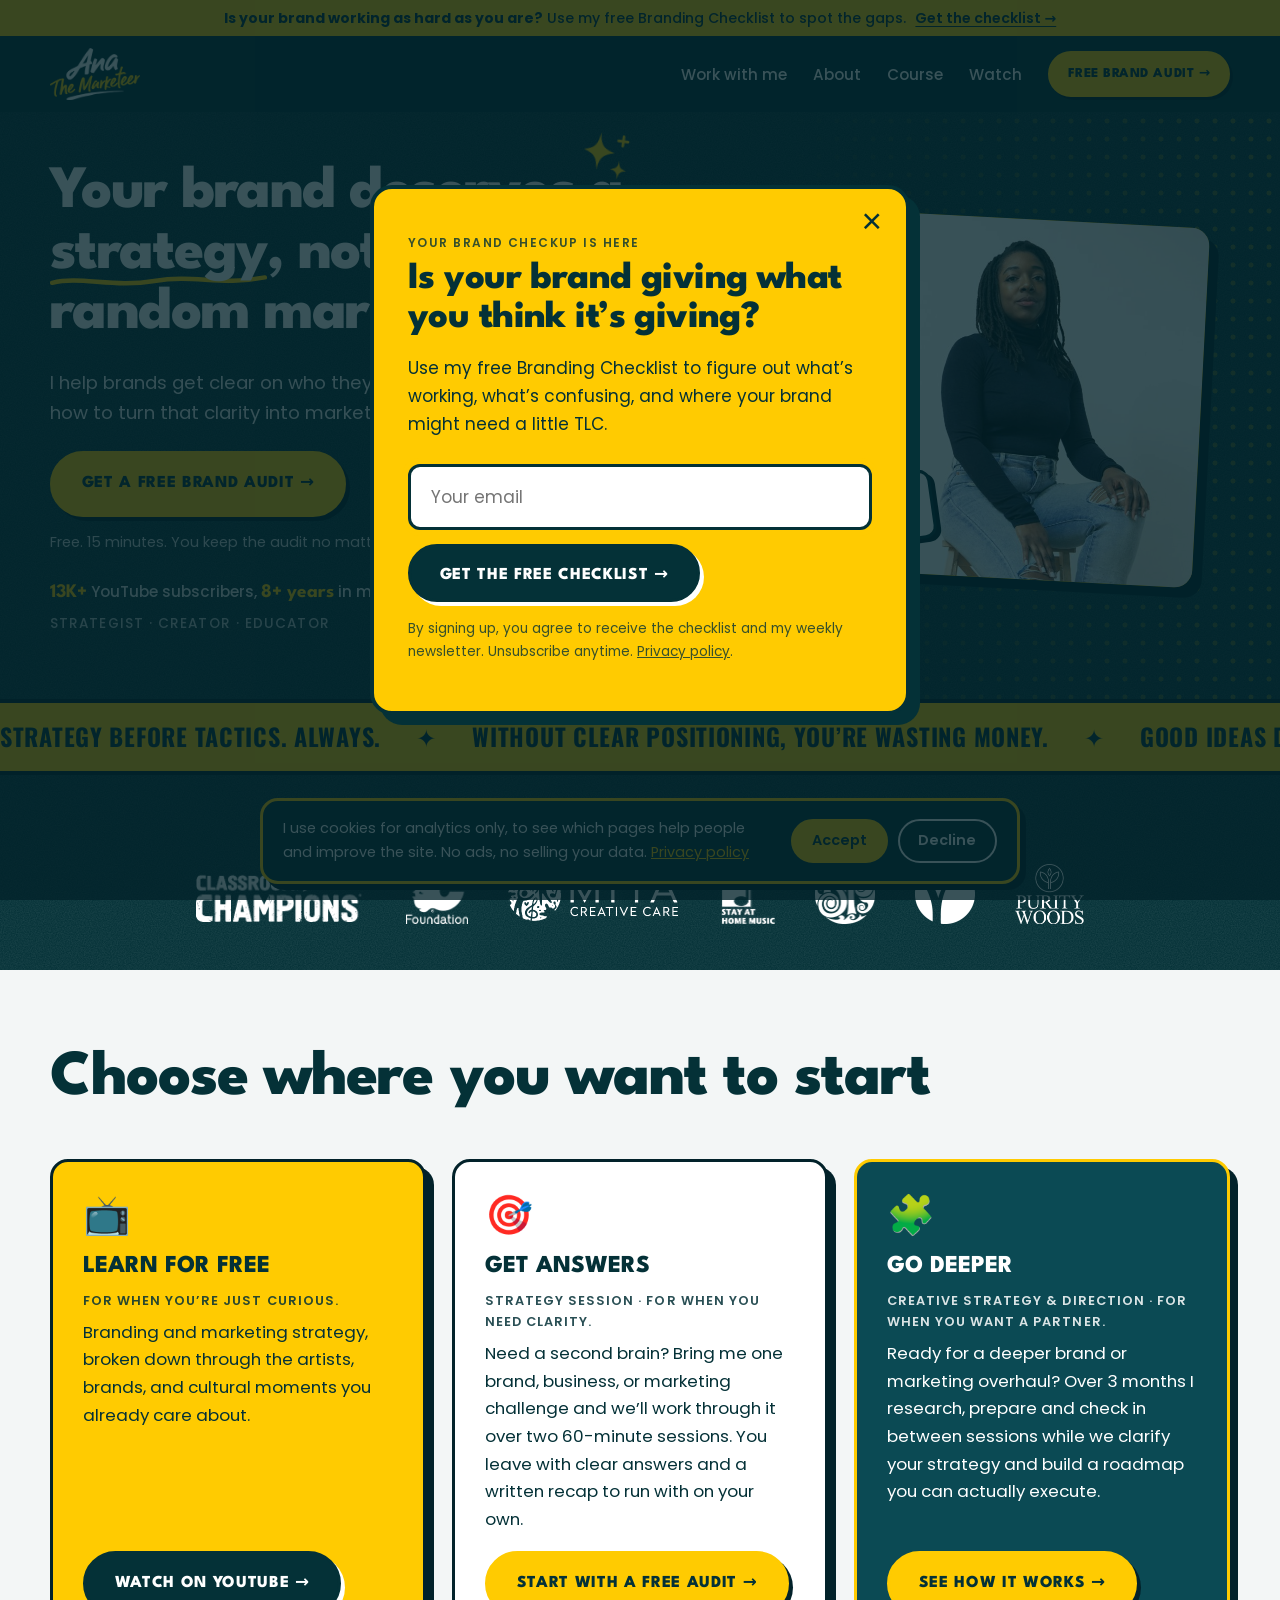
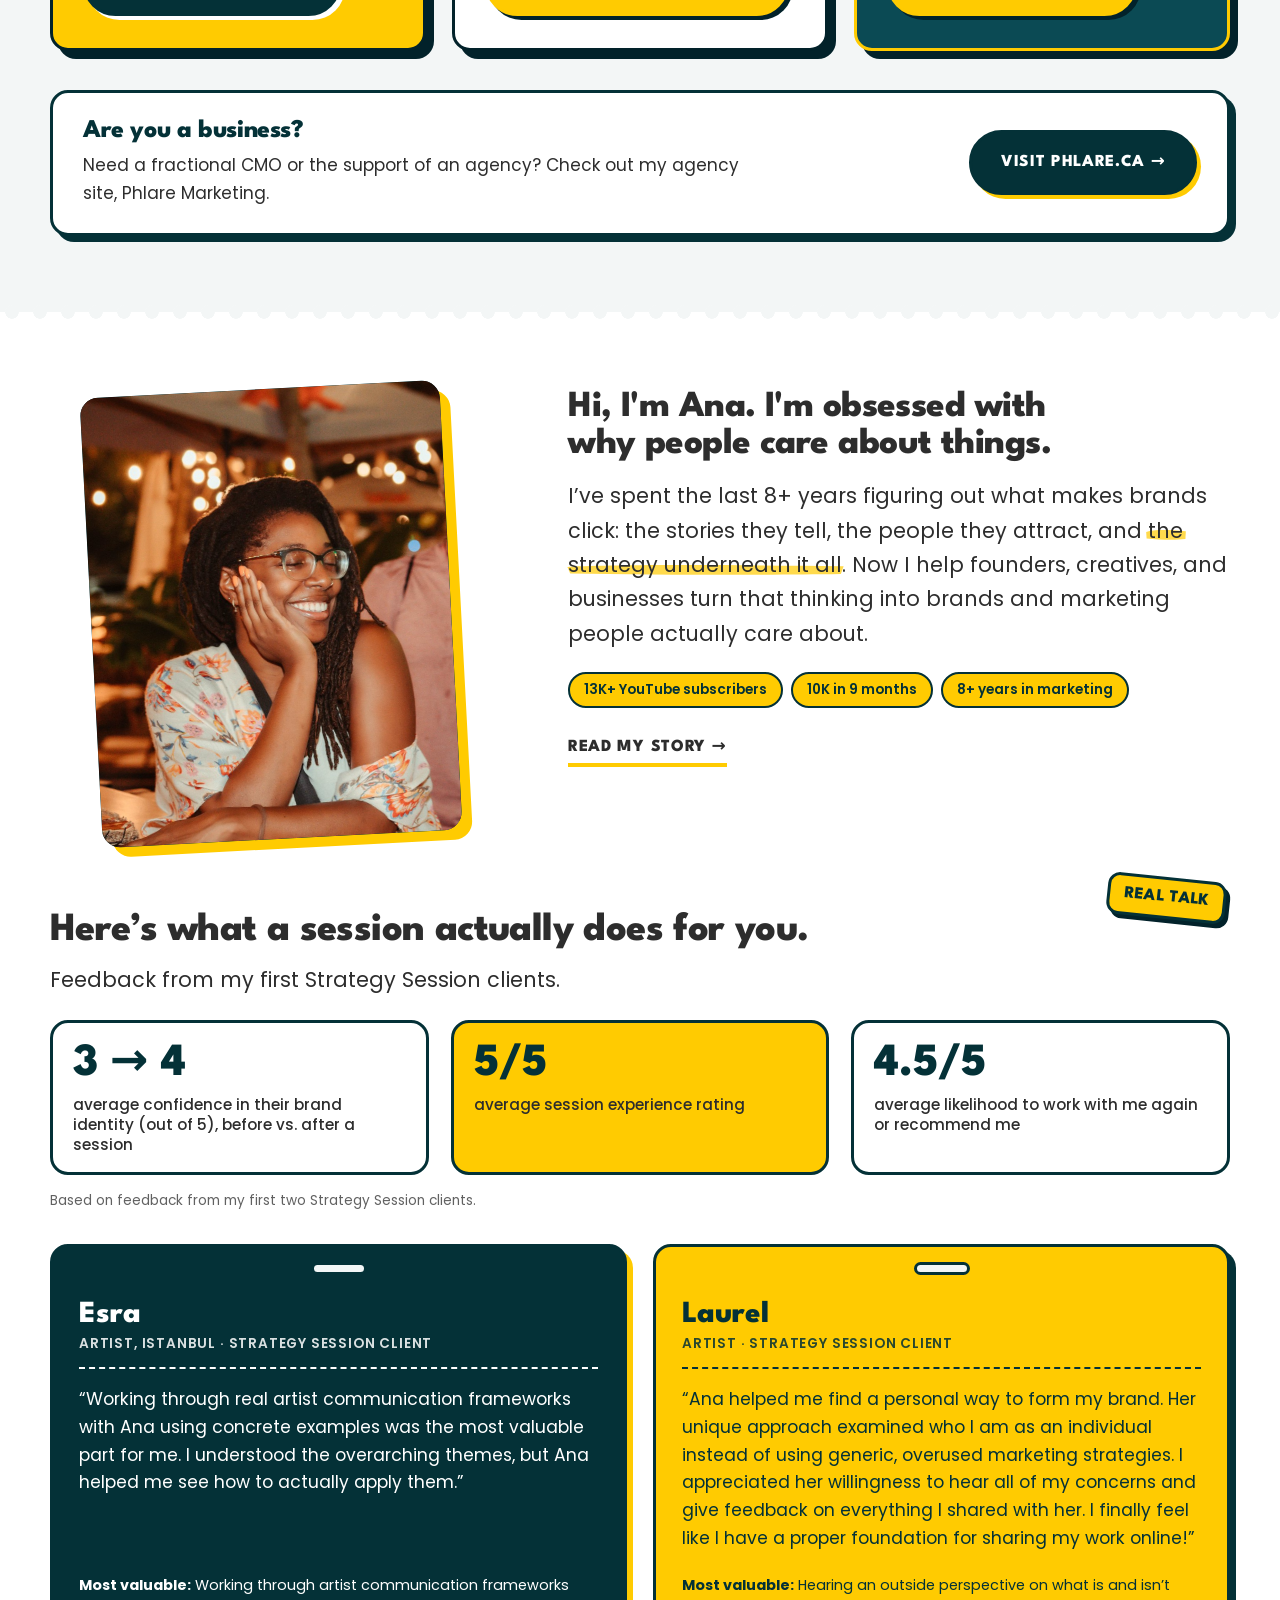
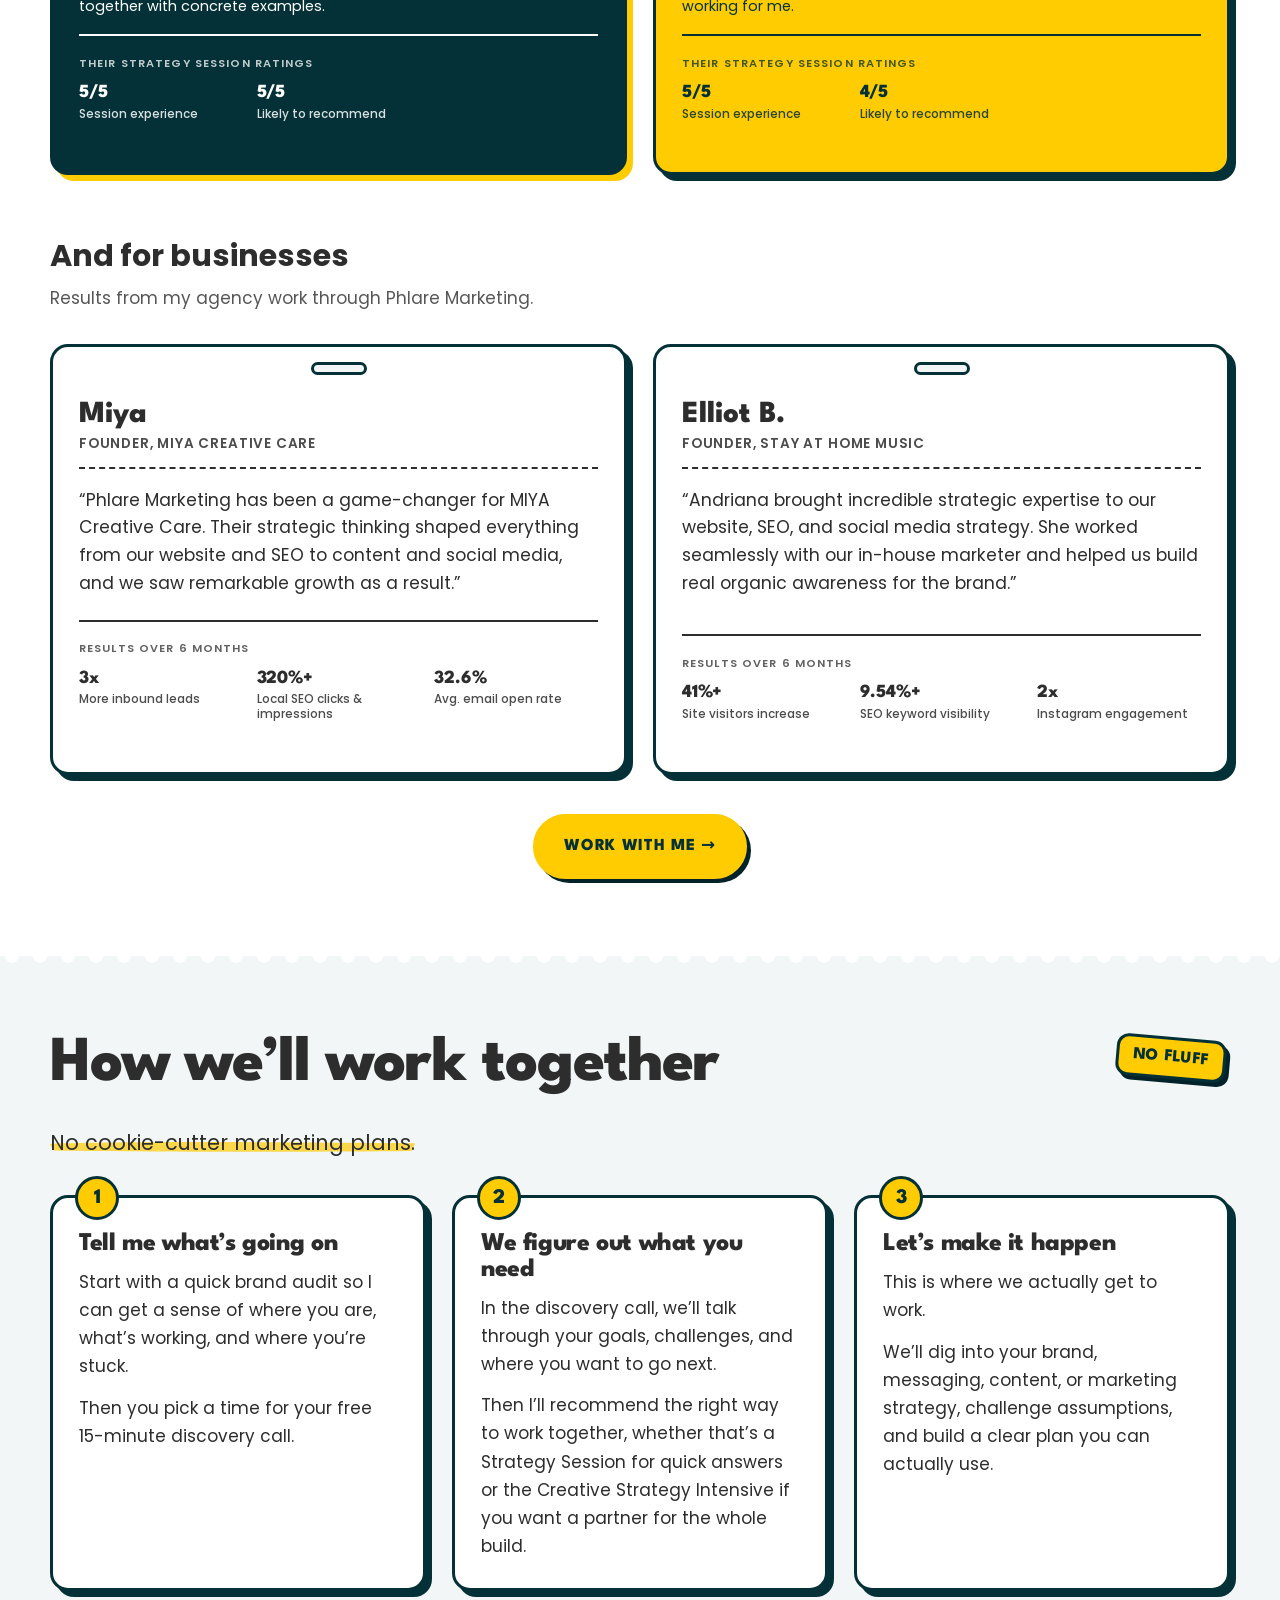
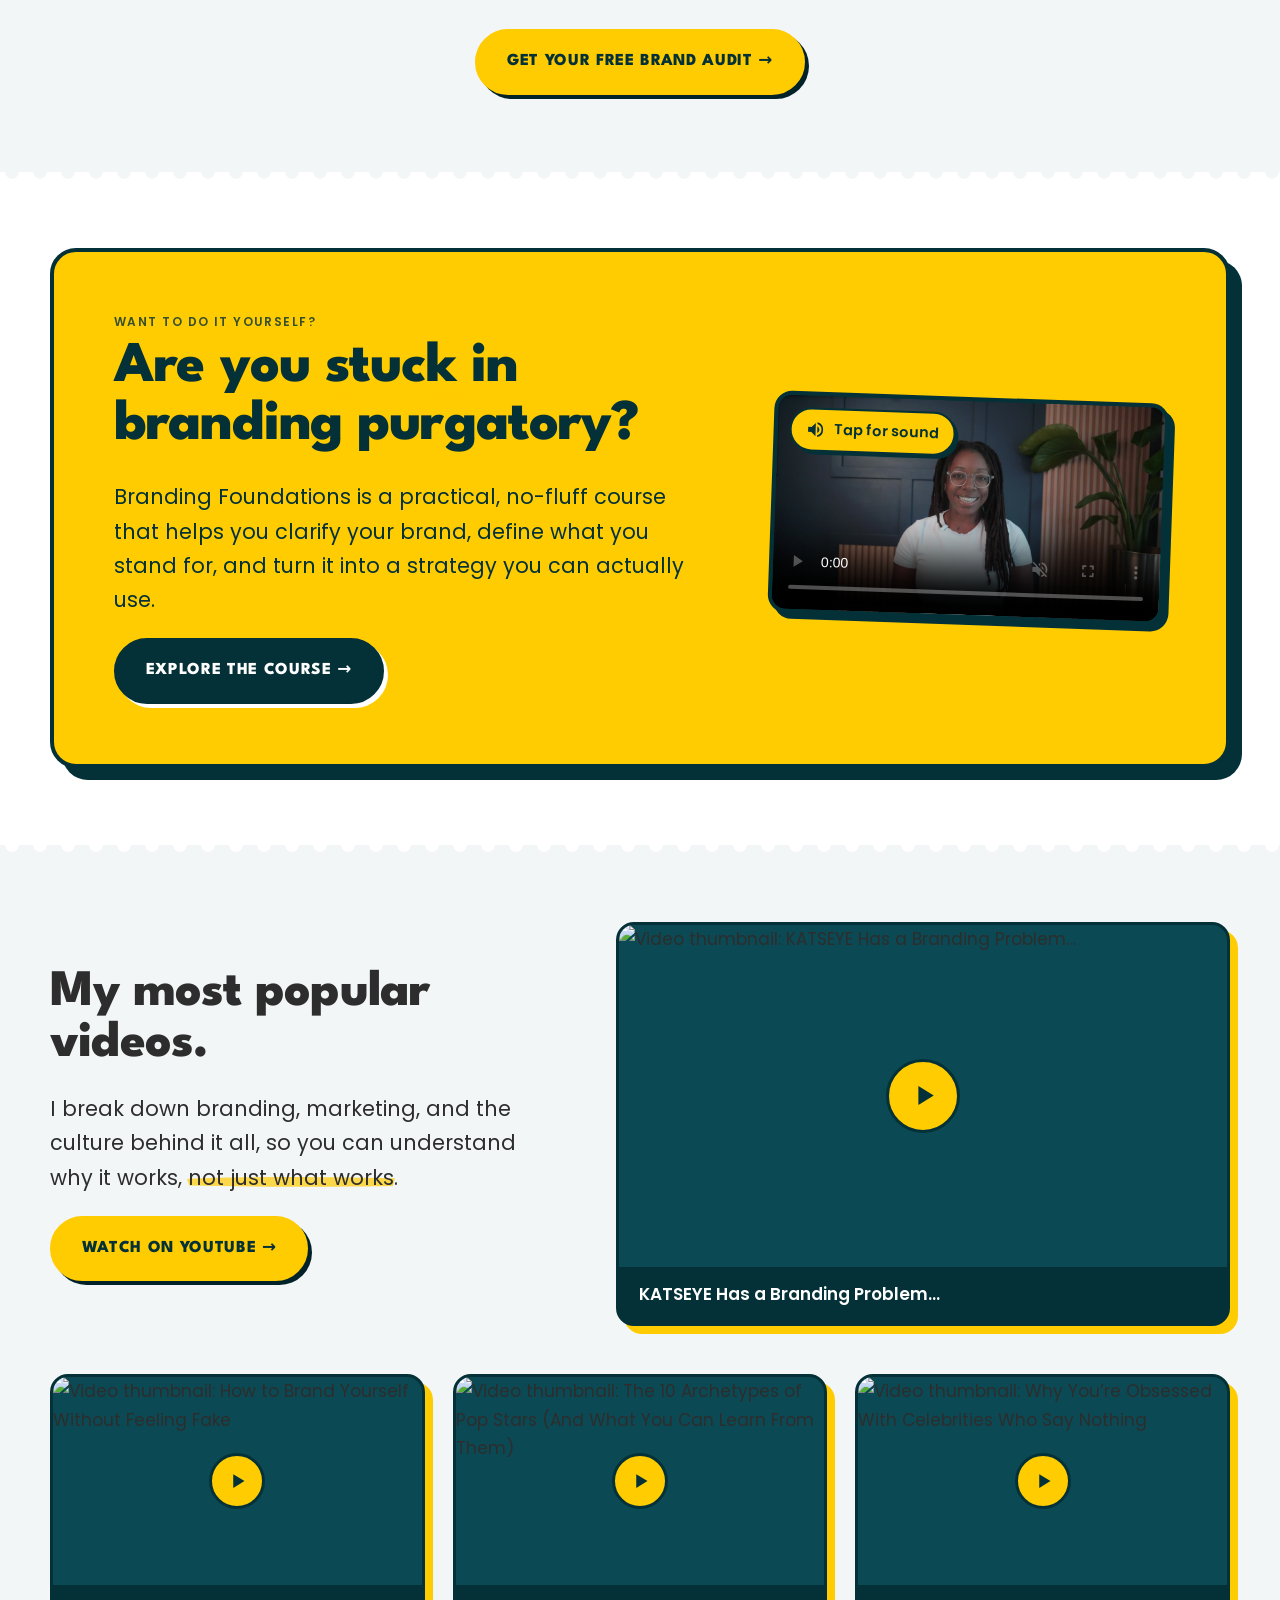
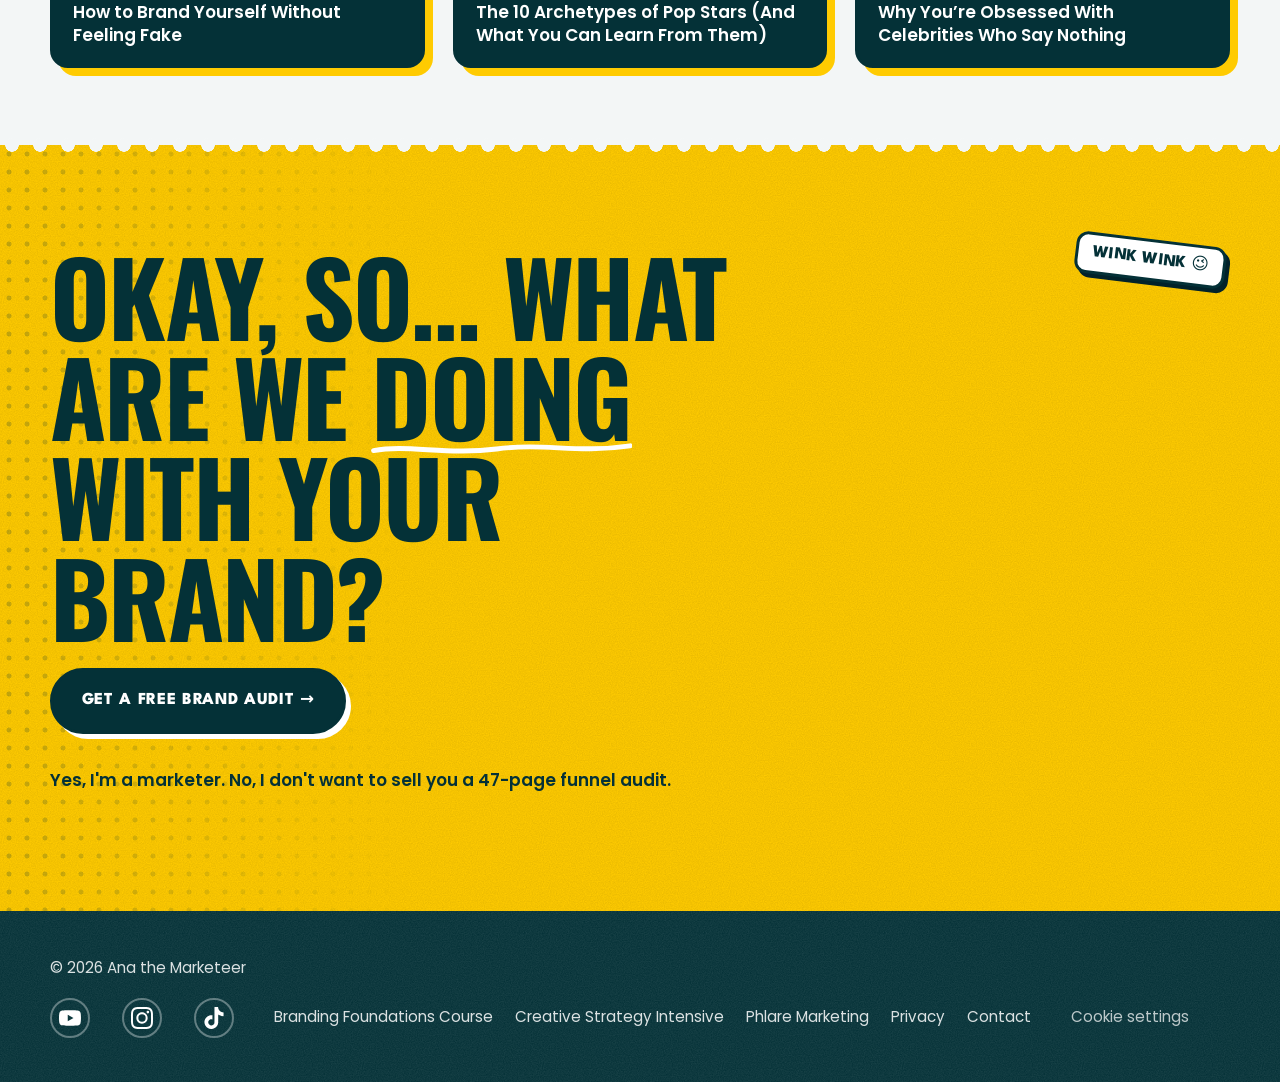
==== index.html @ 6c90669e "Creative Strategy: tighten problem list copy Co-Authored-By: Claude Sonnet 5.5 <noreply@anthropic.co" ====
<!doctype html>
<html lang="en">
<head>
  <meta charset="utf-8">
  <meta name="viewport" content="width=device-width, initial-scale=1">
  <title>Ana the Marketeer | Brand Strategy &amp; Consulting</title>
  <meta name="description" content="Brand strategist Ana helps you get clear on who you are and turn it into marketing that moves people. Free brand audit, Strategy Sessions, a 90-day intensive and a course.">
  <link rel="canonical" href="https://anathemarketeer.com/">
  <meta name="theme-color" content="#043137">
  <meta property="og:site_name" content="Ana the Marketeer">
  <meta property="og:locale" content="en_US">
  <meta property="og:type" content="website">
  <meta property="og:url" content="https://anathemarketeer.com/">
  <meta property="og:title" content="Ana the Marketeer | Brand strategy that moves people">
  <meta property="og:description" content="Brand strategist Ana helps you get clear on who you are and turn it into marketing that moves people. Free brand audit, Strategy Sessions, a 90-day intensive and a course.">
  <meta property="og:image" content="https://anathemarketeer.com/og-share.jpg">
  <meta property="og:image:width" content="1200">
  <meta property="og:image:height" content="630">
  <meta property="og:image:alt" content="Ana the Marketeer laughing on a counter next to the headline: Your brand deserves a strategy, not more random marketing.">
  <meta name="twitter:card" content="summary_large_image">
  <meta name="twitter:title" content="Ana the Marketeer | Brand strategy that moves people">
  <meta name="twitter:description" content="Brand strategist Ana helps you get clear on who you are and turn it into marketing that moves people. Free brand audit, Strategy Sessions, a 90-day intensive and a course.">
  <meta name="twitter:image" content="https://anathemarketeer.com/og-share.jpg">
  <link rel="icon" href="/favicon.ico" sizes="48x48">
  <link rel="icon" type="image/png" sizes="32x32" href="/favicon-32.png">
  <link rel="icon" type="image/png" sizes="192x192" href="/favicon-192.png">
  <link rel="apple-touch-icon" href="/apple-touch-icon.png">
  <link rel="preconnect" href="https://fonts.googleapis.com">
  <link rel="preconnect" href="https://fonts.gstatic.com" crossorigin>
  <link href="https://fonts.googleapis.com/css2?family=League+Spartan:wght@500;700;800&family=Oswald:wght@500;700&family=Poppins:wght@400;500;600&display=swap" rel="stylesheet">
  <link rel="stylesheet" href="styles.css?v=20261005n">
  <link rel="stylesheet" href="texture.css?v=20261005n">
  <script type="application/ld+json">{"@context":"https://schema.org","@graph":[{"@type":"WebSite","@id":"https://anathemarketeer.com/#website","url":"https://anathemarketeer.com/","name":"Ana the Marketeer","description":"Brand strategy, consulting and education through a pop culture lens.","publisher":{"@id":"https://anathemarketeer.com/#ana"}},{"@type":"Person","@id":"https://anathemarketeer.com/#ana","name":"Ana the Marketeer","url":"https://anathemarketeer.com/","image":"https://anathemarketeer.com/ana-about.jpg","jobTitle":"Brand strategist and creator","description":"Brand strategist, creator and educator who breaks down branding and marketing through a pop culture lens.","sameAs":["https://www.youtube.com/@AnaTheMarketeer","https://www.instagram.com/anathemarketeer","https://www.tiktok.com/@anathemarketeer","https://phlare.ca"],"worksFor":{"@type":"Organization","name":"Phlare Marketing","url":"https://phlare.ca"}}]}</script>
</head>
<body>

<div class="topbar">
  <div class="wrap">
    <button type="button" class="topbar-btn" data-open-popup>
      <span><b>Is your brand working as hard as you are?</b> Use my free Branding Checklist to spot the gaps.</span> <strong>Get the checklist &rarr;</strong>
    </button>
  </div>
</div>

<header class="site-header">
  <div class="wrap">
    <a class="logo" href="/"><img src="logo.png" alt="Ana the Marketeer logo" width="420" height="242"></a>
    <nav class="nav" aria-label="Main">
      <a href="#help">Work with me</a>
      <a href="#about">About</a>
      <a href="/branding-foundations-course">Course</a>
      <a href="#videos">Watch</a>
      <a class="btn btn--small" href="/audit">Free brand audit &rarr;</a>
    </nav>
  </div>
</header>

<main>

  <!-- 1. HERO -->
  <section class="hero">
    <div class="wrap hero-grid">
      <div>
        <h1><svg class="doodle doodle-spark" viewBox="0 0 80 80" aria-hidden="true" focusable="false"><path d="M30 6 C32 24 36 30 54 34 C36 38 32 44 30 62 C28 44 24 38 8 34 C24 30 28 24 30 6Z" fill="currentColor"/><path d="M62 44 C63 54 65 56 74 58 C65 60 63 62 62 72 C61 62 59 60 50 58 C59 56 61 54 62 44Z" fill="currentColor"/><path d="M64 8 L64 22 M57 15 L71 15" stroke="currentColor" stroke-width="4" stroke-linecap="round"/></svg>Your brand deserves a <span class="scrawl">strategy</span>, not more random marketing.</h1>
        <p class="sub">I help brands get clear on who they are, what they&rsquo;re saying, and how to turn that clarity into marketing that moves people.</p>
        <div class="hero-actions">
          <a class="btn" href="/audit">Get a free brand audit &rarr;</a>
        </div>
        <p class="hero-note">Free. 15 minutes. You keep the audit no matter what.</p>
        <p class="stat-line"><span><strong>13K+</strong> YouTube subscribers, <strong>8+ years</strong> in marketing</span><span class="roles">Strategist &middot; Creator &middot; Educator</span></p>
      </div>

      <div class="face-wrap">
        <div class="face">
          <img src="ana-hero.jpg" alt="Ana the Marketeer, brand strategist, seated on a stool in a dark turtleneck and light jeans" width="637" height="1080" fetchpriority="high">
        </div>
        <div class="sticker">Creative<br>strategist</div>
      </div>
    </div>
  </section>

  <!-- 2. YELLOW SCROLL -->
  <div class="ticker" aria-label="A few things I believe">
    <div class="ticker-track">
      <div>
        <span>Strategy before tactics. Always.</span>
        <span>Without clear positioning, you&rsquo;re wasting money.</span>
        <span>Good ideas deserve better branding.</span>
        <span>Marketing is psychology in a cute outfit.</span>
        <span>People remember how you make them feel.</span>
        <span>Clarity before content.</span>
      </div>

      <div aria-hidden="true">
        <span>Strategy before tactics. Always.</span>
        <span>Without clear positioning, you&rsquo;re wasting money.</span>
        <span>Good ideas deserve better branding.</span>
        <span>Marketing is psychology in a cute outfit.</span>
        <span>People remember how you make them feel.</span>
        <span>Clarity before content.</span>
      </div>
    </div>
  </div>

  <!-- 4. BRANDS I'VE WORKED WITH (static, white logos on dark) -->
  <section class="brands">
    <div class="wrap">
      <p class="brands-label">Trusted by brands, including&hellip;</p>
      <!-- To show a logo, save the image next to index.html using the exact file name in each src below (PNG with a transparent background works best; it is shown in white). Until the file exists, the name shows as text. -->
      <ul class="brand-logos">
        <li><img src="client-classroom-champions.png" alt="Classroom Champions" loading="lazy" onerror="this.outerHTML='<span>'+this.alt+'</span>'"></li>
        <li><img src="client-calgary-flames-foundation.png" alt="Calgary Flames Foundation" loading="lazy" onerror="this.outerHTML='<span>'+this.alt+'</span>'"></li>
        <li><img src="client-miya-creative-care.png" alt="Miya Creative Care" loading="lazy" onerror="this.outerHTML='<span>'+this.alt+'</span>'"></li>
        <li><img src="client-stay-at-home-music.png" alt="Stay at Home Music" loading="lazy" onerror="this.outerHTML='<span>'+this.alt+'</span>'"></li>
        <li><img src="client-boston-pizza.png" alt="Boston Pizza" loading="lazy" onerror="this.outerHTML='<span>'+this.alt+'</span>'"></li>
        <li><img src="client-yoga-international.png" alt="Yoga International" loading="lazy" onerror="this.outerHTML='<span>'+this.alt+'</span>'"></li>
        <li><img src="client-purity-woods.png" alt="Purity Woods" loading="lazy" onerror="this.outerHTML='<span>'+this.alt+'</span>'"></li>
      </ul>
    </div>
  </section>

  <!-- 5. HOW CAN I HELP YOU? -->
  <section class="work" id="help">
    <div class="wrap">
      <h2 class="oneline">Choose where you want to start</h2>

      <div class="cards">
        <article class="card card--yellow">
          <div class="icon" aria-hidden="true">📺</div>
          <h3>Learn for free</h3>
          <p class="for">For when you&rsquo;re just curious.</p>
          <p>Branding and marketing strategy, broken down through the artists, brands, and cultural moments you already care about.</p>
          <a class="btn" href="https://www.youtube.com/@AnaTheMarketeer" target="_blank" rel="noopener noreferrer">Watch on YouTube &rarr;</a>
        </article>

        <article class="card card--white">
          <div class="icon" aria-hidden="true">🎯</div>
          <h3>Get answers</h3>
          <p class="for">Strategy Session &middot; for when you need clarity.</p>
          <p>Need a second brain? Bring me one brand, business, or marketing challenge and we&rsquo;ll work through it over two 60-minute sessions. You leave with clear answers and a written recap to run with on your own.</p>
          <a class="btn" href="/audit">Start with a free audit &rarr;</a>
        </article>

        <article class="card card--line">
          <div class="icon" aria-hidden="true">🧩</div>
          <h3>Go deeper</h3>
          <p class="for">Creative Strategy &amp; Direction &middot; for when you want a partner.</p>
          <p>Ready for a deeper brand or marketing overhaul? Over 3 months I research, prepare and check in between sessions while we clarify your strategy and build a roadmap you can actually execute.</p>
          <a class="btn" href="/creative-strategy">See how it works &rarr;</a>
        </article>
      </div>

      <div class="biz">
        <div>
          <h3>Are you a business?</h3>
          <p>Need a fractional CMO or the support of an agency? Check out my agency site, Phlare Marketing.</p>
        </div>
        <a class="btn btn--dark" href="https://phlare.ca" target="_blank" rel="noopener noreferrer">Visit phlare.ca &rarr;</a>
      </div>
    </div>
  </section>

  <!-- 7. HI I'M ANA (about + receipts + testimonials, one section) -->
  <section class="about" id="about">
    <div class="wrap">
      <div class="about-grid">
        <div class="face-wrap">
          <div class="face">
            <img src="ana-about.jpg" alt="Ana the Marketeer laughing with her chin resting on her hand at a digital marketing meetup" width="900" height="1125" loading="lazy">
          </div>
        </div>
        <div>
          <h2>Hi, I'm Ana. I'm obsessed with why people care about things.</h2>
          <p class="lead">I&rsquo;ve spent the last 8+ years figuring out what makes brands click: the stories they tell, the people they attract, and <span class="hl">the strategy underneath it all</span>. Now I help founders, creatives, and businesses turn that thinking into brands and marketing people actually care about.</p>
          <p class="cred"><span>13K+ YouTube subscribers</span><span>10K in 9 months</span><span>8+ years in marketing</span></p>

          <details class="story">
            <summary>Read my story &rarr;</summary>
            <p>My first love was broadcast journalism. At 19, I landed my own show at my college radio station. It was called Bear Trap, it played electronic trap music, and my biggest fan (my mom) tuned in religiously. It was my first public brand, built long before I knew what branding meant.</p>
            <p>From there came a music blog, integrating into Toronto&rsquo;s music scene, an internship at MuchMusic (Canada&rsquo;s MTV), and eventually a pivot into marketing in 2018, when it became clear the media industry had approximately 0.01% job security. Since then, I&rsquo;ve worked with brands including Boston Pizza, Yoga International, and Purity Woods. In 2023, I founded my own agency, Phlare Marketing.</p>
            <p>Then in 2025, Ana The Marketeer came to life: my own platform for decoding branding and marketing strategy and making it actually useful. Basically, I&rsquo;ve been trying to figure out why people care about things for a very long time.</p>
          </details>
        </div>
      </div>

      <div class="receipts">
        <span class="stk" aria-hidden="true">Real talk</span>
        <h3>Here&rsquo;s what a session actually does for you.</h3>
        <p class="lead">Feedback from my first Strategy Session clients.</p>

        <div class="stats stats--three">
          <div class="stat"><b>3 &rarr; 4</b><span>average confidence in their brand identity (out of 5), before vs. after a session</span></div>
          <div class="stat"><b>5/5</b><span>average session experience rating</span></div>
          <div class="stat"><b>4.5/5</b><span>average likelihood to work with me again or recommend me</span></div>
        </div>
        <p class="stat-note">Based on feedback from my first two Strategy Session clients.</p>

        <div class="quotes quotes--two">
          <figure class="quote quote--azure"><figcaption class="who"><strong>Esra</strong><span>Artist, Istanbul &middot; Strategy Session client</span></figcaption><blockquote>&ldquo;Working through real artist communication frameworks with Ana using concrete examples was the most valuable part for me. I understood the overarching themes, but Ana helped me see how to actually apply them.&rdquo;</blockquote><p class="valued"><strong>Most valuable:</strong> Working through artist communication frameworks together with concrete examples.</p><ul class="quote-stats"><li class="period">Their Strategy Session ratings</li><li><b>5/5</b><span>Session experience</span></li><li><b>5/5</b><span>Likely to recommend</span></li></ul></figure>
          <figure class="quote quote--yellow"><figcaption class="who"><strong>Laurel</strong><span>Artist &middot; Strategy Session client</span></figcaption><blockquote>&ldquo;Ana helped me find a personal way to form my brand. Her unique approach examined who I am as an individual instead of using generic, overused marketing strategies. I appreciated her willingness to hear all of my concerns and give feedback on everything I shared with her. I finally feel like I have a proper foundation for sharing my work online!&rdquo;</blockquote><p class="valued"><strong>Most valuable:</strong> Hearing an outside perspective on what is and isn&rsquo;t working for me.</p><ul class="quote-stats"><li class="period">Their Strategy Session ratings</li><li><b>5/5</b><span>Session experience</span></li><li><b>4/5</b><span>Likely to recommend</span></li></ul></figure>
        </div>

        <h4 class="receipts-sub">And for businesses</h4>
        <p class="receipts-subnote">Results from my agency work through Phlare Marketing.</p>
        <div class="quotes quotes--two">
          <figure class="quote quote--white"><figcaption class="who"><strong>Miya</strong><span>Founder, MIYA Creative Care</span></figcaption><blockquote>&ldquo;Phlare Marketing has been a game-changer for MIYA Creative Care. Their strategic thinking shaped everything from our website and SEO to content and social media, and we saw remarkable growth as a result.&rdquo;</blockquote>
            <ul class="quote-stats"><li class="period">Results over 6 months</li><li><b>3x</b><span>More inbound leads</span></li><li><b>320%+</b><span>Local SEO clicks &amp; impressions</span></li><li><b>32.6%</b><span>Avg. email open rate</span></li></ul></figure>
          <figure class="quote quote--white"><figcaption class="who"><strong>Elliot B.</strong><span>Founder, Stay at Home Music</span></figcaption><blockquote>&ldquo;Andriana brought incredible strategic expertise to our website, SEO, and social media strategy. She worked seamlessly with our in-house marketer and helped us build real organic awareness for the brand.&rdquo;</blockquote>
            <ul class="quote-stats"><li class="period">Results over 6 months</li><li><b>41%+</b><span>Site visitors increase</span></li><li><b>9.54%+</b><span>SEO keyword visibility</span></li><li><b>2x</b><span>Instagram engagement</span></li></ul></figure>
        </div>
        <p class="after-quotes"><a class="btn" href="/audit">Work with me &rarr;</a></p>
      </div>
    </div>
  </section>

  <!-- 8. HOW WE'LL WORK TOGETHER -->
  <section class="process" id="process">
    <div class="wrap">
      <span class="stk" aria-hidden="true">No fluff</span>
      <h2>How we&rsquo;ll work together</h2>
      <p class="lead"><span class="hl">No cookie-cutter marketing plans.</span></p>

      <ol class="steps">
        <li>
          <h3>Tell me what&rsquo;s going on</h3>
          <p>Start with a quick brand audit so I can get a sense of where you are, what&rsquo;s working, and where you&rsquo;re stuck.</p>
          <p>Then you pick a time for your free 15-minute discovery call.</p>
        </li>
        <li>
          <h3>We figure out what you need</h3>
          <p>In the discovery call, we&rsquo;ll talk through your goals, challenges, and where you want to go next.</p>
          <p>Then I&rsquo;ll recommend the right way to work together, whether that&rsquo;s a Strategy Session for quick answers or the Creative Strategy Intensive if you want a partner for the whole build.</p>
        </li>
        <li>
          <h3>Let&rsquo;s make it happen</h3>
          <p>This is where we actually get to work.</p>
          <p>We&rsquo;ll dig into your brand, messaging, content, or marketing strategy, challenge assumptions, and build a clear plan you can actually use.</p>
        </li>
      </ol>

      <p class="process-cta"><a class="btn" href="/audit">Get your free brand audit &rarr;</a></p>
    </div>
  </section>

  <!-- 6. COURSE FEATURE -->
  <section class="course" id="course">
    <div class="wrap">
      <div class="course-card">
        <div>
          <p class="eyebrow">Want to do it yourself?</p>
          <h2>Are you stuck in <span class="circled">branding purgatory</span>?</h2>
          <p class="lead">Branding Foundations is a practical, no-fluff course that helps you clarify your brand, define what you stand for, and turn it into a strategy you can actually use.</p>
          <a class="btn" href="/branding-foundations-course">Explore the course &rarr;</a>
        </div>
        <div class="course-video">
          <button type="button" class="sound-btn" id="sound-btn" aria-label="Play the video from the start with sound"><svg viewBox="0 0 24 24" width="20" height="20" aria-hidden="true" focusable="false"><path fill="currentColor" d="M3 9v6h4l5 5V4L7 9H3zm13.5 3A4.5 4.5 0 0 0 14 7.97v8.05A4.5 4.5 0 0 0 16.5 12zM14 3.23v2.06a7 7 0 0 1 0 13.42v2.06a9 9 0 0 0 0-17.54z"/></svg><span>Tap for sound</span></button>
          <video id="intro-video" playsinline muted controls preload="none" poster="video/intro-poster.jpg" aria-label="Introduction to Branding Foundations from Ana the Marketeer"
            data-src-720="video/intro-720.mp4" data-src-480="video/intro-480.mp4" width="1280" height="720">
            <p>Your browser can't play this video. <a href="/branding-foundations-course">See the course instead</a>.</p>
          </video>
        </div>
      </div>
    </div>
  </section>

  <!-- 9. MOST POPULAR VIDEOS -->
  <section class="yt" id="videos">
    <div class="wrap">
      <div class="yt-grid">
        <div>
          <h2>My most popular videos.</h2>
          <p class="lead">I break down branding, marketing, and the culture behind it all, so you can understand why it works, <span class="hl">not just what works</span>.</p>
          <a class="btn" href="https://www.youtube.com/@AnaTheMarketeer" target="_blank" rel="noopener noreferrer">Watch on YouTube &rarr;</a>
        </div>
        <a class="video" href="https://youtu.be/Sg6Z58k3fm4" target="_blank" rel="noopener noreferrer">
          <div class="thumb"><img src="https://i.ytimg.com/vi/Sg6Z58k3fm4/hqdefault.jpg" alt="Video thumbnail: KATSEYE Has a Branding Problem…" width="480" height="360" loading="lazy"></div>
          <div class="video-title">KATSEYE Has a Branding Problem&hellip;</div>
        </a>
      </div>

      <!-- Order: most popular first (large), then the next three. To swap one: change the youtu.be link, the thumbnail ID (the part after /vi/), and the title. -->
      <div class="video-grid">
        <a class="video" href="https://youtu.be/XvVE3cQBmZI" target="_blank" rel="noopener noreferrer">
          <div class="thumb"><img src="https://i.ytimg.com/vi/XvVE3cQBmZI/hqdefault.jpg" alt="Video thumbnail: How to Brand Yourself Without Feeling Fake" width="480" height="360" loading="lazy"></div>
          <div class="video-title">How to Brand Yourself Without Feeling Fake</div>
        </a>
        <a class="video" href="https://youtu.be/cq5FAJAGWkE" target="_blank" rel="noopener noreferrer">
          <div class="thumb"><img src="https://i.ytimg.com/vi/cq5FAJAGWkE/hqdefault.jpg" alt="Video thumbnail: The 10 Archetypes of Pop Stars (And What You Can Learn From Them)" width="480" height="360" loading="lazy"></div>
          <div class="video-title">The 10 Archetypes of Pop Stars (And What You Can Learn From Them)</div>
        </a>
        <a class="video" href="https://youtu.be/BwPWPKLfKFU" target="_blank" rel="noopener noreferrer">
          <div class="thumb"><img src="https://i.ytimg.com/vi/BwPWPKLfKFU/hqdefault.jpg" alt="Video thumbnail: Why You’re Obsessed With Celebrities Who Say Nothing" width="480" height="360" loading="lazy"></div>
          <div class="video-title">Why You&rsquo;re Obsessed With Celebrities Who Say Nothing</div>
        </a>
      </div>
    </div>
  </section>

  <!-- 10. FINAL CTA -->
  <section class="cta-final">
    <div class="wrap">
      <span class="stk" aria-hidden="true">Wink wink 😉</span>
      <h2>Okay, so&hellip; what are we <span class="scrawl scrawl--azure">doing</span> with your brand?</h2>
      <span class="cta-wrap"><a class="btn" href="/audit">Get a free brand audit &rarr;</a></span>
      <p class="aside">Yes, I'm a marketer. No, I don't want to sell you a 47-page funnel audit.</p>
    </div>
  </section>

</main>

<footer class="site-footer">
  <div class="wrap">
    <div>&copy; <span id="year">2026</span> Ana the Marketeer</div>
    <div>
      <div class="social">
        <a href="https://www.youtube.com/@AnaTheMarketeer" target="_blank" rel="noopener noreferrer" aria-label="Ana the Marketeer on YouTube"><svg viewBox="0 0 24 24" width="22" height="22" aria-hidden="true" focusable="false"><path fill="currentColor" d="M23.498 6.186a3.016 3.016 0 0 0-2.122-2.136C19.505 3.545 12 3.545 12 3.545s-7.505 0-9.377.505A3.017 3.017 0 0 0 .502 6.186C0 8.07 0 12 0 12s0 3.93.502 5.814a3.016 3.016 0 0 0 2.122 2.136c1.871.505 9.376.505 9.376.505s7.505 0 9.377-.505a3.015 3.015 0 0 0 2.122-2.136C24 15.93 24 12 24 12s0-3.93-.502-5.814zM9.545 15.568V8.432L15.818 12l-6.273 3.568z"/></svg></a>
        <a href="https://www.instagram.com/anathemarketeer" target="_blank" rel="noopener noreferrer" aria-label="Ana the Marketeer on Instagram"><svg viewBox="0 0 24 24" width="22" height="22" aria-hidden="true" focusable="false"><path fill="currentColor" d="M7.0301.084c-1.2768.0602-2.1487.264-2.911.5634-.7888.3075-1.4575.72-2.1228 1.3877-.6652.6677-1.075 1.3368-1.3802 2.127-.2954.7638-.4956 1.6365-.552 2.914-.0564 1.2775-.0689 1.6882-.0626 4.947.0062 3.2586.0206 3.6671.0825 4.9473.061 1.2765.264 2.1482.5635 2.9107.308.7889.72 1.4573 1.388 2.1228.6679.6655 1.3365 1.0743 2.1285 1.38.7632.295 1.6361.4961 2.9134.552 1.2773.056 1.6884.069 4.9462.0627 3.2578-.0062 3.668-.0207 4.9478-.0814 1.28-.0607 2.147-.2652 2.9098-.5633.7889-.3086 1.4578-.72 2.1228-1.3881.665-.6682 1.0745-1.3378 1.3795-2.1284.2957-.7632.4966-1.636.552-2.9124.056-1.2809.0692-1.6898.063-4.948-.0063-3.2583-.021-3.6668-.0817-4.9465-.0607-1.2797-.264-2.1487-.5633-2.9117-.3084-.7889-.72-1.4568-1.3876-2.1228C21.2982 1.33 20.628.9208 19.8378.6165 19.074.321 18.2017.1197 16.9244.0645 15.6471.0093 15.236-.005 11.977.0014 8.718.0076 8.31.0215 7.0301.0839m.1402 21.6932c-1.17-.0509-1.8053-.2453-2.2287-.408-.5606-.216-.96-.4771-1.3819-.895-.422-.4178-.6811-.8186-.9-1.378-.1644-.4234-.3624-1.058-.4171-2.228-.0595-1.2645-.072-1.6442-.079-4.848-.007-3.2037.0053-3.583.0607-4.848.05-1.169.2456-1.805.408-2.2282.216-.5613.4762-.96.895-1.3816.4188-.4217.8184-.6814 1.3783-.9003.423-.1651 1.0575-.3614 2.227-.4171 1.2655-.06 1.6447-.072 4.848-.079 3.2033-.007 3.5835.005 4.8495.0608 1.169.0508 1.8053.2445 2.228.408.5608.216.96.4754 1.3816.895.4217.4194.6816.8176.9005 1.3787.1653.4217.3617 1.056.4169 2.2263.0602 1.2655.0739 1.645.0796 4.848.0058 3.203-.0055 3.5834-.061 4.848-.051 1.17-.245 1.8055-.408 2.2294-.216.5604-.4763.96-.8954 1.3814-.419.4215-.8181.6811-1.3783.9-.4224.1649-1.0577.3617-2.2262.4174-1.2656.0595-1.6448.072-4.8493.079-3.2045.007-3.5825-.006-4.848-.0608M16.953 5.5864A1.44 1.44 0 1 0 18.39 4.144a1.44 1.44 0 0 0-1.437 1.4424M5.8385 12.012c.0067 3.4032 2.7706 6.1557 6.173 6.1493 3.4026-.0065 6.157-2.7701 6.1506-6.1733-.0065-3.4032-2.771-6.1565-6.174-6.1498-3.403.0067-6.156 2.771-6.1496 6.1738M8 12.0077a4 4 0 1 1 4.008 3.9921A3.9996 3.9996 0 0 1 8 12.0077"/></svg></a>
        <a href="https://www.tiktok.com/@anathemarketeer" target="_blank" rel="noopener noreferrer" aria-label="Ana the Marketeer on TikTok"><svg viewBox="0 0 24 24" width="22" height="22" aria-hidden="true" focusable="false"><path fill="currentColor" d="M12.525.02c1.31-.02 2.61-.01 3.91-.02.08 1.53.63 3.09 1.75 4.17 1.12 1.11 2.7 1.62 4.24 1.79v4.03c-1.44-.05-2.89-.35-4.2-.97-.57-.26-1.1-.59-1.62-.93-.01 2.92.01 5.84-.02 8.75-.08 1.4-.54 2.79-1.35 3.94-1.31 1.92-3.58 3.17-5.91 3.21-1.43.08-2.86-.31-4.08-1.03-2.02-1.19-3.44-3.37-3.65-5.71-.02-.5-.03-1-.01-1.49.18-1.9 1.12-3.72 2.58-4.96 1.66-1.44 3.98-2.13 6.15-1.72.02 1.48-.04 2.96-.04 4.44-.99-.32-2.15-.23-3.02.37-.63.41-1.11 1.04-1.36 1.75-.21.51-.15 1.07-.14 1.61.24 1.64 1.82 3.02 3.5 2.87 1.12-.01 2.19-.66 2.77-1.61.19-.33.4-.67.41-1.06.1-1.79.06-3.57.07-5.36.01-4.03-.01-8.05.02-12.07z"/></svg></a>
      </div>
      <a href="/branding-foundations-course">Branding Foundations Course</a>
      <a href="/creative-strategy">Creative Strategy Intensive</a>
      <a href="https://phlare.ca" target="_blank" rel="noopener noreferrer">Phlare Marketing</a>
      <a href="/privacy">Privacy</a>
      <a href="/contact">Contact</a>
    </div>
  </div>
</footer>

<!-- NEWSLETTER POP-UP (desktop only) -->
<div class="popup" id="popup" role="dialog" aria-modal="true" aria-labelledby="popup-title" aria-hidden="true">
  <div class="popup-card">
    <button class="popup-close" type="button" data-close aria-label="Close">&times;</button>
    <p class="eyebrow">Your brand checkup is here</p>
    <h2 id="popup-title">Is your brand giving what you think it&rsquo;s giving?</h2>
    <p>Use my free Branding Checklist to figure out what&rsquo;s working, what&rsquo;s confusing, and where your brand might need a little TLC.</p>
    <form class="signup-form" action="https://app.kit.com/forms/8576546/subscriptions" method="post" target="_blank">
      <label class="hp" for="email-popup">Email</label>
      <input id="email-popup" type="email" name="email_address" placeholder="Your email" required>
      <button class="btn" type="submit">Get the free checklist &rarr;</button>
    </form>
    <p class="fineprint">By signing up, you agree to receive the checklist and my weekly newsletter. Unsubscribe anytime. <a href="/privacy">Privacy policy</a>.</p>
  </div>
</div>

<script>document.getElementById("year").textContent = new Date().getFullYear();</script>
<script src="script.js?v=20261005n"></script>
<script src="/analytics.js?v=20261005n"></script>
</body>
</html>
---- styles.css ----
/* Ana the Marketeer — styles
   Brand palette: Dark Azure #043137, Yellow #FFCB01, White, Dark Grey #2D2D2D
   Type: League Spartan / Oswald (display), Poppins (body) */

:root {
  --azure: #043137;
  --azure-deep: #02222a;
  --azure-soft: #0b4a54;
  --yellow: #ffcb01;
  --white: #ffffff;
  --ink: #2d2d2d;
  --paper: #f3f6f6;
  --line: rgba(4, 49, 55, 0.16);
  --radius: 18px;
  --head: "League Spartan", "Oswald", system-ui, sans-serif;
  --display: "Oswald", "League Spartan", system-ui, sans-serif;
  --body: "Poppins", system-ui, sans-serif;
}

*,
*::before,
*::after { box-sizing: border-box; }

html { scroll-behavior: smooth; }

body {
  margin: 0;
  font-family: var(--body);
  font-size: 1.0625rem;
  line-height: 1.65;
  color: var(--ink);
  background: var(--white);
  overflow-x: hidden;
}

img { max-width: 100%; display: block; }
a { color: inherit; }

:focus-visible {
  outline: 3px solid var(--yellow);
  outline-offset: 3px;
}
.on-yellow :focus-visible,
.cta-final :focus-visible { outline-color: var(--azure); }

.wrap { width: min(1180px, 100% - 40px); margin-inline: auto; }

h1, h2, h3 {
  font-family: var(--head);
  line-height: 1;
  margin: 0 0 0.45em;
  letter-spacing: -0.015em;
}
h2 { font-size: clamp(2.2rem, 5.5vw, 4rem); font-weight: 800; }
h3 { font-size: 1.6rem; font-weight: 800; }

p { margin: 0 0 1em; max-width: 60ch; }
.lead { font-size: clamp(1.1rem, 2vw, 1.3rem); }

section { padding: clamp(44px, 6vw, 80px) 0; }

/* ---------- Buttons ---------- */
.btn {
  display: inline-block;
  font-family: var(--head);
  font-weight: 800;
  font-size: 1.05rem;
  letter-spacing: 0.04em;
  text-transform: uppercase;
  text-decoration: none;
  padding: 0.95em 1.7em;
  border-radius: 999px;
  border: 3px solid var(--yellow);
  background: var(--yellow);
  color: var(--azure);
  cursor: pointer;
  box-shadow: 4px 4px 0 var(--azure-deep);
  transition: transform 0.12s ease, box-shadow 0.12s ease;
}
.btn:hover { transform: translate(-2px, -2px); box-shadow: 7px 7px 0 var(--azure-deep); }
.btn:active { transform: translate(2px, 2px); box-shadow: 1px 1px 0 var(--azure-deep); }

.btn--ghost { background: transparent; color: var(--white); border-color: var(--white); box-shadow: 4px 4px 0 var(--yellow); }
.btn--ghost:hover { box-shadow: 7px 7px 0 var(--yellow); }
.btn--dark { background: var(--azure); border-color: var(--azure); color: var(--white); box-shadow: 4px 4px 0 var(--yellow); }
.btn--dark:hover { box-shadow: 7px 7px 0 var(--yellow); }
.btn--outline { background: var(--white); color: var(--azure); border-color: var(--azure); box-shadow: 4px 4px 0 var(--azure); }
.btn--outline:hover { box-shadow: 7px 7px 0 var(--azure); }
.btn--small { font-size: 0.85rem; padding: 0.65em 1.2em; box-shadow: 3px 3px 0 var(--azure-deep); }

/* ---------- Header ---------- */
.site-header { background: var(--azure); color: var(--white); position: relative; z-index: 5; }
.site-header .wrap {
  display: flex;
  align-items: center;
  justify-content: space-between;
  gap: 16px;
  padding-block: 12px;
}
.logo {
  font-family: var(--head);
  font-weight: 800;
  font-size: 1.45rem;
  text-decoration: none;
  letter-spacing: 0.01em;
}
.logo span { color: var(--yellow); }
.logo img { height: 52px; width: auto; }
.nav { display: flex; align-items: center; gap: 26px; }
.nav a:not(.btn) { text-decoration: none; font-weight: 500; font-size: 0.95rem; }
.nav a:not(.btn):hover { color: var(--yellow); }
@media (max-width: 760px) { .nav a:not(.btn) { display: none; } }

/* ---------- 1. Hero ---------- */
.hero {
  background: var(--azure);
  color: var(--white);
  padding: clamp(28px, 4vw, 52px) 0 clamp(40px, 5vw, 64px);
  overflow: hidden;
}
.hero-grid {
  display: grid;
  grid-template-columns: 1.25fr 0.75fr;
  gap: clamp(28px, 5vw, 72px);
  align-items: center;
}
.hero h1 {
  font-size: clamp(2rem, 4.7vw, 4rem);
  font-weight: 800;
  line-height: 1;
  letter-spacing: -0.025em;
  max-width: 16ch;
  margin-bottom: 0.4em;
  animation: rise 0.7s cubic-bezier(0.2, 0.8, 0.2, 1) both;
}
.hero .sub {
  font-size: clamp(1rem, 1.6vw, 1.15rem);
  max-width: 34em;
  margin-bottom: 0;
  color: rgba(255, 255, 255, 0.92);
  animation: rise 0.7s 0.12s cubic-bezier(0.2, 0.8, 0.2, 1) both;
}
.hero-actions { display: flex; flex-wrap: wrap; gap: 16px; margin-top: 1.4rem; }

.stat-line {
  list-style: none;
  margin: 1.4rem 0 0;
  padding: 0;
  display: flex;
  flex-wrap: wrap;
  gap: 8px 0;
  font-size: 0.95rem;
  font-weight: 500;
  color: rgba(255, 255, 255, 0.85);
}
.stat-line li { padding-right: 16px; margin-right: 16px; border-right: 2px solid var(--yellow); }
.stat-line li:last-child { border-right: 0; margin-right: 0; padding-right: 0; }
.stat-line strong { color: var(--yellow); font-family: var(--head); font-size: 1.2rem; }

.face-wrap { position: relative; justify-self: center; width: min(360px, 100%); }
.face {
  position: relative;
  aspect-ratio: 1 / 1;
  background: var(--yellow);
  border-radius: var(--radius);
  transform: rotate(3deg);
  box-shadow: 10px 10px 0 var(--azure-deep);
  overflow: hidden;
  display: grid;
  place-items: center;
  text-align: center;
  padding: 24px;
  color: var(--azure);
  font-family: var(--head);
  font-weight: 800;
  font-size: 1.4rem;
  line-height: 1.1;
}
.face img { position: absolute; inset: 0; width: 100%; height: 100%; object-fit: cover; object-position: center top; }
.sticker {
  position: absolute;
  left: -22px;
  bottom: 34px;
  z-index: 2;
  transform: rotate(-8deg);
  background: var(--white);
  color: var(--azure);
  font-family: var(--head);
  font-weight: 800;
  font-size: 1.05rem;
  line-height: 1.05;
  padding: 14px 18px;
  border: 3px solid var(--azure);
  border-radius: 12px;
  box-shadow: 4px 4px 0 var(--azure-deep);
}

@media (max-width: 900px) {
  .hero-grid { grid-template-columns: 1fr; }
  .face-wrap { width: min(320px, 82%); justify-self: start; margin-left: 10px; }
}

@keyframes rise {
  from { opacity: 0; transform: translateY(28px); }
  to { opacity: 1; transform: none; }
}

/* ---------- Ticker ---------- */
.ticker {
  background: var(--yellow);
  color: var(--azure);
  border-block: 4px solid var(--azure-deep);
  overflow: hidden;
  white-space: nowrap;
  padding: 14px 0;
  font-family: var(--display);
  font-weight: 700;
  font-size: clamp(1.1rem, 2.4vw, 1.5rem);
  text-transform: uppercase;
  letter-spacing: 0.03em;
}
.ticker-track { display: inline-flex; animation: slide 48s linear infinite; }
.ticker-track > div { display: inline-flex; }
.ticker:hover .ticker-track { animation-play-state: paused; }
.ticker-track span { padding-right: 2.2rem; }
.ticker-track span::after { content: "✦"; padding-left: 2.2rem; }
@keyframes slide { to { transform: translateX(-50%); } }

/* ---------- 2. YouTube ---------- */
.yt { background: var(--paper); }
.yt-grid { display: grid; grid-template-columns: 0.9fr 1.1fr; gap: clamp(28px, 5vw, 72px); align-items: center; }
.yt h2 { max-width: none; font-size: clamp(2rem, 4vw, 3.4rem); }
.yt .video-grid { margin: 3rem 0 0; }
@media (max-width: 900px) { .yt-grid { grid-template-columns: 1fr; } .yt h2 { max-width: none; } }

.video {
  display: block;
  text-decoration: none;
  background: var(--azure);
  border: 3px solid var(--azure);
  border-radius: var(--radius);
  box-shadow: 8px 8px 0 var(--yellow);
  overflow: hidden;
  transition: transform 0.12s ease, box-shadow 0.12s ease;
}
.video:hover { transform: translate(-3px, -3px); box-shadow: 11px 11px 0 var(--yellow); }
.thumb { position: relative; aspect-ratio: 16 / 9; background: var(--azure-soft); }
.thumb img { width: 100%; height: 100%; object-fit: cover; }
.thumb::after {
  content: "";
  position: absolute;
  left: 50%;
  top: 50%;
  width: 74px;
  height: 74px;
  margin: -37px 0 0 -37px;
  border-radius: 50%;
  background: var(--yellow)
    url("data:image/svg+xml,%3Csvg xmlns='http://www.w3.org/2000/svg' viewBox='0 0 24 24'%3E%3Cpath fill='%23043137' d='M9 6.5v11l9-5.5z'/%3E%3C/svg%3E")
    center / 60% no-repeat;
  border: 3px solid var(--azure);
}
.video-title { padding: 16px 20px 18px; color: var(--white); font-weight: 600; line-height: 1.35; }


/* ---------- 3. What I do ---------- */
.work { background: var(--paper); color: var(--azure); }
.work h2 { max-width: 14ch; }
.work .lead { color: var(--ink); }
.cards {
  display: grid;
  grid-template-columns: repeat(3, 1fr);
  gap: 26px;
  margin-top: 3rem;
}
.card {
  display: flex;
  flex-direction: column;
  border-radius: var(--radius);
  padding: 34px 30px 32px;
  border: 3px solid var(--azure-deep);
  box-shadow: 8px 8px 0 var(--azure-deep);
  min-height: 270px;
}
.card .icon { font-size: 2.4rem; line-height: 1; margin-bottom: 1.2rem; }
.card h3 { font-size: clamp(1.8rem, 3vw, 2.3rem); text-transform: uppercase; letter-spacing: 0; }
.card p { flex-grow: 1; font-size: 1.05rem; }
.card--yellow { background: var(--yellow); color: var(--azure); }
.card--white { background: var(--white); color: var(--azure); }
.card--line { background: var(--azure-soft); color: var(--white); border-color: var(--yellow); }
.card .btn { align-self: flex-start; }
.card--yellow .btn { background: var(--azure); border-color: var(--azure); color: var(--white); box-shadow: 4px 4px 0 var(--white); }
.card--white .btn { background: var(--yellow); }
/* Business box (points to phlare.ca) */
.biz {
  display: flex;
  flex-wrap: wrap;
  align-items: center;
  justify-content: space-between;
  gap: 18px 32px;
  margin-top: 2.4rem;
  padding: 26px 30px;
  background: var(--white);
  border: 3px solid var(--azure);
  border-radius: var(--radius);
  box-shadow: 6px 6px 0 var(--azure);
}
.biz h3 { margin: 0 0 0.25em; }
.biz p { margin: 0; color: var(--ink); }

@media (max-width: 960px) {
  .cards { grid-template-columns: 1fr; }
  .card { min-height: 0; transform: none !important; }
}

/* ---------- 5. Proof ---------- */
.stats {
  display: grid;
  grid-template-columns: repeat(4, 1fr);
  gap: 22px;
  margin: 1.4rem 0 0;
}
.stat {
  border: 3px solid var(--azure);
  border-radius: var(--radius);
  padding: 18px 20px;
  background: var(--white);
}
.stat b {
  display: block;
  font-family: var(--head);
  font-weight: 800;
  font-size: clamp(2.1rem, 3.6vw, 3rem);
  line-height: 1;
  color: var(--azure);
  margin-bottom: 8px;
}
.stat span { font-weight: 500; line-height: 1.3; display: block; }
.stat:nth-child(2) { background: var(--yellow); }


/* Brands I've worked with: static, white logos on dark */
.brands { background: var(--azure); color: var(--white); padding: 40px 0 44px; text-align: center; }
.brands-label {
  margin: 0 auto 26px;
  max-width: none;
  font-size: 0.8rem;
  font-weight: 600;
  letter-spacing: 0.14em;
  text-transform: uppercase;
  color: rgba(255, 255, 255, 0.8);
}
.brand-logos {
  list-style: none;
  margin: 0 auto;
  padding: 0;
  max-width: 1000px;
  display: flex;
  flex-wrap: wrap;
  justify-content: center;
  align-items: center;
  gap: 22px 56px;
}
.brand-logos li { display: flex; align-items: center; height: 48px; }
.brand-logos img { max-height: 44px; max-width: 170px; width: auto; object-fit: contain; filter: brightness(0) invert(1); }
.brand-logos li span { font-family: var(--head); font-weight: 800; font-size: clamp(1.15rem, 2.4vw, 1.6rem); color: var(--white); white-space: nowrap; }
@media (max-width: 900px) { .stats { grid-template-columns: repeat(2, 1fr); } }
@media (max-width: 480px) { .stats { grid-template-columns: 1fr; } }

/* ---------- Video grid ---------- */
.video-grid {
  display: grid;
  grid-template-columns: repeat(3, 1fr);
  gap: 28px;
  margin: 2.6rem 0 3.2rem;
}
.video-grid .video { box-shadow: 6px 6px 0 var(--azure); }
.video-grid .video:hover { box-shadow: 9px 9px 0 var(--azure); }
.video-grid .thumb::after { width: 56px; height: 56px; margin: -28px 0 0 -28px; }

@media (max-width: 900px) { .video-grid { grid-template-columns: 1fr; } }

/* ---------- Newsletter ---------- */
/* Compact two-column opt-in, sits under the hero (about 150px tall on desktop) */
.optin { background: var(--azure-soft); color: var(--white); padding: 26px 0; }
.optin-grid {
  display: grid;
  grid-template-columns: minmax(0, 1fr) minmax(0, 1fr);
  gap: 12px 40px;
  align-items: center;
}
.optin h2 { font-size: clamp(1.4rem, 2.4vw, 1.9rem); line-height: 1.05; margin: 0 0 0.3em; max-width: none; }
.optin p { margin: 0; font-size: 0.95rem; max-width: none; color: rgba(255, 255, 255, 0.9); }
.optin .signup-form { margin: 0; max-width: none; flex-wrap: nowrap; gap: 12px; }
.optin .signup-form input[type="email"] { flex: 1 1 auto; min-width: 0; padding: 0.75em 1em; }
.optin .btn { padding: 0.8em 1.3em; font-size: 0.95rem; white-space: nowrap; }
.optin .fineprint { margin: 0.6rem 0 0; font-size: 0.8rem; }
@media (max-width: 800px) {
  .optin { padding: 18px 0; }
  .optin-grid { grid-template-columns: minmax(0, 1fr); gap: 10px; }
  .optin-grid > div:first-child p { display: none; }
  .optin h2 { margin: 0; }
  .optin .fineprint { margin-top: 0.4rem; }
}
.signup-form {
  display: flex;
  flex-wrap: wrap;
  gap: 14px;
  margin-top: 1.6rem;
  max-width: 600px;
}
.signup-form input[type="email"],
.contact-form input,
.contact-form select,
.contact-form textarea {
  flex: 1 1 250px;
  font: inherit;
  padding: 0.95em 1.2em;
  border-radius: 12px;
  border: 3px solid var(--azure);
  background: var(--white);
  color: var(--ink);
}
.fineprint { font-size: 0.85rem; opacity: 0.8; margin-top: 1rem; }

/* ---------- 7. Course ---------- */
.course { background: var(--white); }
.course-card {
  display: grid;
  grid-template-columns: 1.2fr 0.8fr;
  gap: clamp(24px, 5vw, 64px);
  align-items: center;
  background: var(--yellow);
  color: var(--azure);
  border: 4px solid var(--azure);
  border-radius: 26px;
  box-shadow: 12px 12px 0 var(--azure);
  padding: clamp(28px, 5vw, 60px);
}
.course-card h2 { font-size: clamp(2.2rem, 5vw, 3.6rem); }
.course-card .btn { background: var(--azure); border-color: var(--azure); color: var(--white); box-shadow: 4px 4px 0 var(--white); }
.course-card .btn:hover { box-shadow: 7px 7px 0 var(--white); }
.course-img {
  width: 100%;
  height: auto;
  aspect-ratio: 16 / 9;
  object-fit: cover;
  border: 4px solid var(--azure);
  border-radius: var(--radius);
  box-shadow: 6px 6px 0 var(--azure);
  transform: rotate(2deg);
}
@media (max-width: 900px) { .course-card { grid-template-columns: 1fr; } .course-img { transform: none; } }

/* ---------- 8. About ---------- */
.about { background: var(--white); }
.about-grid {
  display: grid;
  grid-template-columns: 0.8fr 1.2fr;
  gap: clamp(28px, 6vw, 80px);
  align-items: center;
}
.about .face { aspect-ratio: 4 / 5; transform: rotate(-3deg); background: var(--azure); color: var(--yellow); box-shadow: 10px 10px 0 var(--yellow); }
.about h2 { max-width: 22ch; font-size: clamp(1.6rem, 3vw, 2.3rem); }
.story { margin-top: 1.4rem; }
.story summary {
  display: inline-block;
  cursor: pointer;
  list-style: none;
  font-family: var(--head);
  font-weight: 800;
  text-transform: uppercase;
  letter-spacing: 0.04em;
  border-bottom: 4px solid var(--yellow);
  padding-bottom: 2px;
}
.story summary::-webkit-details-marker { display: none; }
.story[open] summary { margin-bottom: 1.2rem; }
@media (max-width: 900px) { .about-grid { grid-template-columns: 1fr; } .about .face-wrap { width: min(320px, 82%); } }

/* ---------- 9. Final CTA ---------- */
.cta-final {
  background: var(--yellow);
  color: var(--azure);
  text-align: left;
  padding: clamp(56px, 8vw, 100px) 0;
}
.cta-final h2 {
  font-family: var(--display);
  text-transform: uppercase;
  font-size: clamp(2.3rem, 8vw, 6.6rem);
  max-width: 14ch;
  line-height: 0.98;
  overflow-wrap: break-word;
}
.cta-final .btn { background: var(--azure); border-color: var(--azure); color: var(--white); box-shadow: 5px 5px 0 var(--white); }
.cta-final .btn:hover { box-shadow: 8px 8px 0 var(--white); }
.cta-final .aside { margin-top: 2rem; font-weight: 600; }

/* ---------- Footer ---------- */
.site-footer { background: var(--azure); color: rgba(255, 255, 255, 0.85); padding: 44px 0; font-size: 0.95rem; }
.site-footer .wrap { display: flex; flex-wrap: wrap; justify-content: space-between; gap: 18px; }
.site-footer a { text-decoration: none; margin-right: 18px; }
.site-footer a:hover { color: var(--yellow); }

/* ---------- Contact page ---------- */
.page-hero { background: var(--azure); color: var(--white); padding: clamp(56px, 9vw, 110px) 0; }
.page-hero h1 {
  font-size: clamp(3rem, 8vw, 6rem);
  line-height: 0.95;
  letter-spacing: -0.03em;
  max-width: 12ch;
}
.page-hero p { font-size: 1.25rem; color: rgba(255, 255, 255, 0.9); }
.routes { display: grid; grid-template-columns: repeat(3, 1fr); gap: 26px; }
.route {
  display: flex;
  flex-direction: column;
  border: 3px solid var(--azure);
  border-radius: var(--radius);
  padding: 30px;
  background: var(--white);
  box-shadow: 6px 6px 0 var(--yellow);
}
.route p { flex-grow: 1; }
.route .btn { align-self: flex-start; }
@media (max-width: 900px) { .routes { grid-template-columns: 1fr; } }

.contact-form { display: grid; grid-template-columns: minmax(0,1fr); gap: 18px; max-width: 660px; }
.contact-form input, .contact-form select, .contact-form textarea { max-width: 100%; box-sizing: border-box; }
.contact-form label { font-weight: 600; font-size: 0.95rem; }
.contact-form .field { display: grid; grid-template-columns: minmax(0,1fr); gap: 6px; }
.contact-form input, .contact-form select, .contact-form textarea { width: 100%; }
.contact-form textarea { min-height: 160px; resize: vertical; }
.hp { position: absolute; left: -9999px; }
.band { background: var(--paper); }
.section-head { margin-bottom: 2.2rem; }

/* ---------- Pop-up ---------- */
.popup {
  position: fixed;
  inset: 0;
  z-index: 50;
  display: none;
  place-items: center;
  padding: 20px;
  background: rgba(2, 34, 42, 0.78);
}
.popup.is-open { display: grid; }
.popup-card {
  position: relative;
  width: min(540px, 100%);
  background: var(--yellow);
  color: var(--azure);
  border: 4px solid var(--azure);
  border-radius: 22px;
  box-shadow: 10px 10px 0 var(--azure);
  padding: 44px 34px 34px;
}
.popup-card h2 { font-size: clamp(2rem, 6vw, 2.8rem); }
.popup-card .btn { background: var(--azure); border-color: var(--azure); color: var(--white); box-shadow: 4px 4px 0 var(--white); }
.popup-close {
  position: absolute;
  top: 10px;
  right: 14px;
  background: none;
  border: 0;
  font-size: 2.2rem;
  line-height: 1;
  color: var(--azure);
  cursor: pointer;
  padding: 4px 10px;
}

/* ---------- Motion preferences ---------- */
@media (prefers-reduced-motion: reduce) {
  html { scroll-behavior: auto; }
  .hero h1, .hero .sub { animation: none; }
  .ticker { white-space: normal; }
  .ticker-track { animation: none; flex-wrap: wrap; }
  .ticker-track [aria-hidden="true"] { display: none; }
  .btn, .video { transition: none; }
}

/* ---------- Testimonials ---------- */
.quotes { display: grid; grid-template-columns: repeat(3, 1fr); gap: 26px; margin-top: 2.6rem; }
.quote {
  margin: 0;
  display: flex;
  flex-direction: column;
  border: 3px solid var(--azure);
  border-radius: var(--radius);
  padding: 28px 26px;
  box-shadow: 6px 6px 0 var(--azure);
}
.quote blockquote { margin: 0 0 1.4rem; flex-grow: 1; font-size: 1.02rem; line-height: 1.6; }
.quote figcaption { font-weight: 500; line-height: 1.3; }
.quote figcaption strong { display: block; font-family: var(--head); font-weight: 800; font-size: 1.25rem; }
.quote--yellow { background: var(--yellow); color: var(--azure); }
.quote--white { background: var(--white); color: var(--ink); }
.quote--azure { background: var(--azure); color: var(--white); box-shadow: 6px 6px 0 var(--yellow); }
@media (max-width: 900px) { .quotes { grid-template-columns: 1fr; } }

/* ---------- About: links and receipts ---------- */
.about-links { display: flex; flex-wrap: wrap; gap: 14px; margin-top: 1.6rem; }
.receipts { margin-top: clamp(40px, 6vw, 72px); }
.receipts h3 { font-size: clamp(1.7rem, 3.4vw, 2.5rem); margin: 0 0 0.3em; }
.receipts .quotes { margin-top: 2rem; }
.about .about-grid { align-items: start; }
@media (max-width: 480px) { .about-links .btn { width: 100%; text-align: center; } }

/* ---------- Hero note ---------- */
.hero-note { margin: 0.9rem 0 0; font-size: 0.9rem; max-width: 34em; color: rgba(255, 255, 255, 0.78); }

/* ---------- My process ---------- */
.process { background: var(--paper); }
.process .lead { margin-bottom: 2.2rem; }
.steps { list-style: none; margin: 0 0 2.4rem; padding: 0; display: grid; grid-template-columns: repeat(3, 1fr); gap: 26px; counter-reset: step; }
.steps li {
  counter-increment: step;
  position: relative;
  border: 3px solid var(--azure);
  border-radius: var(--radius);
  padding: 34px 26px 28px;
  background: var(--paper);
  box-shadow: 6px 6px 0 var(--azure);
}
.steps li::before {
  content: counter(step);
  position: absolute;
  top: -22px;
  left: 22px;
  width: 44px;
  height: 44px;
  display: grid;
  place-items: center;
  border-radius: 50%;
  background: var(--yellow);
  color: var(--azure);
  border: 3px solid var(--azure);
  font-family: var(--head);
  font-weight: 800;
  font-size: 1.3rem;
}
.steps h3 { margin-bottom: 0.4em; }
.steps p { margin: 0; }
@media (max-width: 900px) { .steps { grid-template-columns: 1fr; gap: 34px; } }

/* ---------- Audit page ---------- */
.audit { background: var(--paper); padding-top: clamp(32px, 5vw, 56px); }
.audit-embed { max-width: 760px; margin: 0 auto; border: 3px solid var(--azure); border-radius: var(--radius); box-shadow: 8px 8px 0 var(--yellow); background: var(--white); overflow: hidden; }
.audit-embed iframe { display: block; width: 100%; height: 1900px; border: 0; }
.audit-fallback { max-width: 760px; margin: 1.4rem auto 0; font-size: 0.95rem; }
@media (max-width: 700px) { .audit-embed iframe { height: 2500px; } }

.process-cta { text-align: center; margin: 0 auto; max-width: none; }

/* ---------- Top banner (opens the checklist pop-up) ---------- */
.topbar { background: var(--azure-deep); color: var(--white); text-align: center; }
.topbar-btn {
  all: unset; box-sizing: border-box; cursor: pointer; display: block; width: 100%;
  padding: 9px 16px; font-family: var(--body); font-size: 0.88rem; font-weight: 500; line-height: 1.3;
}
.topbar-btn strong { color: var(--yellow); font-weight: 600; margin-left: 0.4em; white-space: nowrap; }
.topbar-btn:hover strong, .topbar-btn:focus-visible strong { text-decoration: underline; }
.topbar-btn:focus-visible { outline: 3px solid var(--yellow); outline-offset: -3px; }

/* ---------- Hero stats ---------- */
.stat-line { display: block; margin: 1.4rem 0 0; font-size: 0.95rem; font-weight: 500; color: rgba(255,255,255,0.85); }
.stat-line span { display: block; }
.stat-line .roles { margin-top: 0.3em; font-size: 0.85rem; letter-spacing: 0.08em; text-transform: uppercase; opacity: 0.8; }

/* ---------- Help section tweaks ---------- */
.work h2.oneline { max-width: none; font-size: clamp(1.8rem, 6vw, 4rem); }
.card .for { flex-grow: 0; margin: 0 0 0.6em; font-weight: 600; font-size: 0.8rem; text-transform: uppercase; letter-spacing: 0.08em; opacity: 0.85; }
.card h3 { line-height: 1.05; }

/* ---------- Testimonial labels, centered CTA ---------- */
.quote-tag { flex-grow: 0; margin: 0 0 0.8em; font-size: 0.75rem; font-weight: 600; text-transform: uppercase; letter-spacing: 0.1em; opacity: 0.8; }
.after-quotes { text-align: center; max-width: none; margin: 2.4rem 0 0; }
.steps li { background: var(--white); }
.steps li p + p { margin-top: 0.8em; }

/* ---------- Course eyebrow, final CTA sub ---------- */
.eyebrow { font-size: 0.75rem; font-weight: 600; text-transform: uppercase; letter-spacing: 0.12em; margin: 0 0 0.6em; opacity: 0.8; }
.cta-final .cta-sub { font-size: 1.15rem; margin: 1rem 0 1.6rem; }
.card h3 { font-size: clamp(1.4rem, 2.2vw, 1.9rem); }
.work h2.oneline { font-size: clamp(1.5rem, 6.2vw, 4rem); }
.card h3 { font-size: clamp(1.3rem, 1.9vw, 1.65rem); }
.popup-card h2 { font-size: clamp(1.7rem, 5vw, 2.4rem); }
.topbar { background: var(--yellow); color: var(--azure); }
.topbar-btn strong { color: var(--azure); text-decoration: underline; text-underline-offset: 3px; }
.topbar-btn b { font-weight: 700; }
.cta-final h2 { margin-bottom: 0; }
.cta-final .cta-sub { font-size: 0.95rem; margin: 0.6rem 0 1.4rem; opacity: 0.9; }
.cta-final h2 { margin-bottom: 1.4rem; }

/* ---------- Audit form (own branded form) ---------- */
.audit-card { background: var(--white); border: 3px solid var(--azure); border-radius: var(--radius); box-shadow: 8px 8px 0 var(--azure); padding: clamp(24px, 4vw, 44px); max-width: 720px; margin: 0 auto; }
.audit-note { margin: 0 0 1.6rem; font-weight: 500; }
.audit-form { max-width: none; }
.opt { font-weight: 400; opacity: 0.65; font-size: 0.85em; }
.form-error { color: #b00020; font-weight: 600; margin: 0; }
.form-success h2 { font-size: clamp(1.8rem, 4vw, 2.6rem); }
.form-success:focus { outline: none; }
.band .form-success { max-width: 660px; }
[hidden] { display: none !important; }
.about .face { aspect-ratio: 4 / 5; }
.about .face img { object-position: center 30%; }
.brand-logos li { height: 64px; }
.brand-logos img { max-height: 60px; max-width: 190px; }
.brand-logos { gap: 24px 52px; }
.brand-logos { max-width: 1180px; gap: 24px 40px; } .brand-logos img { max-width: 170px; }

/* ---------- Testimonial result stats ---------- */
.quote-stats { list-style: none; margin: 0 0 1.4rem; padding: 1.1rem 0 0; border-top: 2px solid currentColor; display: grid; grid-template-columns: repeat(3, minmax(0, 1fr)); gap: 12px; }
.quote-stats b { display: block; font-family: var(--head); font-weight: 800; font-size: clamp(1.35rem, 2vw, 1.7rem); line-height: 1; }
.quote-stats span { display: block; margin-top: 0.35em; font-size: 0.74rem; line-height: 1.25; font-weight: 500; opacity: 0.85; }
.quote-stats { gap: 14px; }
.quote-stats b { font-size: clamp(1.05rem, 1.45vw, 1.3rem); letter-spacing: -0.01em; white-space: nowrap; }
.quote-stats .period { grid-column: 1 / -1; font-size: 0.7rem; font-weight: 600; letter-spacing: 0.1em; text-transform: uppercase; opacity: 0.75; margin-bottom: -2px; }

/* ---------- Calendly embed, legal text, privacy page ---------- */
.calendly { margin: 1.4rem 0 0.6rem; border: 3px solid var(--azure); border-radius: var(--radius); overflow: hidden; background: var(--white); }
.calendly iframe { display: block; width: 100%; height: 760px; border: 0; }
@media (max-width: 700px) { .calendly iframe { height: 900px; } }
.audit-card:has(.form-success:not([hidden])) { max-width: 900px; }
.form-legal { margin: 0; font-size: 0.8rem; opacity: 0.75; }
.form-legal a, .fineprint a { text-decoration: underline; }
.legal { background: var(--white); }
.prose { max-width: 760px; }
.prose h2 { font-size: clamp(1.4rem, 2.6vw, 1.8rem); margin: 2rem 0 0.5rem; max-width: none; }
.prose ul { padding-left: 1.2rem; margin: 0 0 1em; }
.prose li { margin-bottom: 0.5em; }
.prose p { max-width: none; }
.prose .updated { font-size: 0.9rem; opacity: 0.7; }

/* ---------- Mobile hero order: photo first ---------- */
@media (max-width: 900px) {
  .hero-grid > .face-wrap { order: -1; }
  .hero-grid { gap: 28px; }
}

/* ---------- Course intro video ---------- */
.course-video {
  border: 4px solid var(--azure);
  border-radius: var(--radius);
  box-shadow: 6px 6px 0 var(--azure);
  overflow: hidden;
  background: var(--azure);
  transform: rotate(2deg);
  aspect-ratio: 16 / 9;
}
.course-video video { display: block; width: 100%; height: 100%; object-fit: cover; }
@media (max-width: 900px) { .course-video { transform: none; } }

/* ---------- Footer: social icons ---------- */
.social { display: inline-flex; gap: 14px; align-items: center; margin-right: 18px; vertical-align: middle; }
.social a { display: inline-flex; width: 40px; height: 40px; align-items: center; justify-content: center; border-radius: 50%; border: 2px solid rgba(255,255,255,0.35); color: var(--white); transition: color .15s, border-color .15s, transform .15s; }
.social a:hover, .social a:focus-visible { color: var(--yellow); border-color: var(--yellow); transform: translateY(-2px); }
.social svg { display: block; }

/* ---------- Cookie banner ---------- */
.cookie-banner { position: fixed; left: 16px; right: 16px; bottom: 16px; z-index: 40; max-width: 760px; margin: 0 auto; display: flex; align-items: center; gap: 16px 24px; flex-wrap: wrap; justify-content: space-between; background: var(--azure); color: var(--white); border: 3px solid var(--yellow); border-radius: var(--radius); box-shadow: 6px 6px 0 var(--azure-deep); padding: 16px 20px; }
.cookie-banner[hidden] { display: none; }
.cookie-banner p { margin: 0; font-size: 0.9rem; flex: 1 1 320px; max-width: none; }
.cookie-banner a { color: var(--yellow); text-decoration: underline; }
.cookie-actions { display: flex; gap: 10px; }
.cookie-btn { font: inherit; font-weight: 600; font-size: 0.9rem; cursor: pointer; padding: 0.55em 1.3em; border-radius: 999px; border: 2px solid var(--white); background: transparent; color: var(--white); }
.cookie-btn--accept { background: var(--yellow); border-color: var(--yellow); color: var(--azure); }
.cookie-btn:hover, .cookie-btn:focus-visible { outline: 3px solid rgba(255, 203, 1, 0.6); outline-offset: 2px; }
.cookie-link { all: unset; cursor: pointer; margin-left: 18px; font-size: inherit; opacity: 0.85; }
.cookie-link:hover, .cookie-link:focus-visible { text-decoration: underline; opacity: 1; }
@media (max-width: 480px) { .cookie-actions { width: 100%; } .cookie-btn { flex: 1; } }

/* ---------- Secondary videos: yellow shadow like the featured one ---------- */
.video-grid .video { box-shadow: 8px 8px 0 var(--yellow); }
.video-grid .video:hover { box-shadow: 11px 11px 0 var(--yellow); }

/* ---------- Footer on phones: icons on one line, text links underneath ---------- */
@media (max-width: 700px) {
  .site-footer .wrap { flex-direction: column; align-items: flex-start; gap: 20px; }
  .site-footer .wrap > div:last-child { display: flex; flex-wrap: wrap; gap: 8px 18px; width: 100%; }
  .site-footer .wrap > div:last-child .social { flex: 0 0 100%; margin: 0 0 8px; }
  .site-footer a, .cookie-link { margin: 0; }
  .cookie-link { margin: 0; }
}

/* ---------- Calendly on phones: use the full screen width (Calendly needs ~320px) ---------- */
@media (max-width: 700px) {
  .audit-card:has(.form-success:not([hidden])) { padding-inline: 16px; box-shadow: none; border-inline: 0; border-radius: 0; background: transparent; }
  .audit .wrap:has(.form-success:not([hidden])) { width: 100%; }
  .form-success:not([hidden]) > h2, .form-success:not([hidden]) > p { padding-inline: 4px; }
  .calendly { margin-inline: -16px; border-radius: 0; border-inline: 0; }
}

/* ---------- "Tap for sound" button on the intro video ---------- */
.course-video { position: relative; }
.sound-btn { position: absolute; z-index: 2; left: 12px; top: 12px; display: inline-flex; align-items: center; gap: 8px; padding: 0.55em 1em; border-radius: 999px; border: 2px solid var(--azure); background: var(--yellow); color: var(--azure); font: inherit; font-weight: 600; font-size: 0.9rem; cursor: pointer; box-shadow: 3px 3px 0 var(--azure); transition: transform .12s ease, box-shadow .12s ease; }
.sound-btn[hidden] { display: none; }
.sound-btn:hover, .sound-btn:focus-visible { transform: translate(-1px, -1px); box-shadow: 5px 5px 0 var(--azure); outline: none; }
.sound-btn:focus-visible { outline: 3px solid var(--white); outline-offset: 2px; }
@media (max-width: 480px) { .course-card .btn { padding-inline: 1.3em; font-size: 0.9rem; letter-spacing: 0.02em; } }

/* Scroll cue (audit + contact heroes) */
.scroll-cue {
  display: inline-grid; place-items: center; width: 60px; height: 60px; margin-top: 28px;
  background: var(--yellow); color: var(--azure); border: 3px solid var(--white); border-radius: 50%;
  box-shadow: 4px 4px 0 rgba(0,0,0,.35); animation: cue-bounce 1.6s ease-in-out infinite;
}
.scroll-cue:hover { background: var(--white); }
@keyframes cue-bounce { 0%,100% { transform: translateY(0); } 50% { transform: translateY(10px); } }
@media (prefers-reduced-motion: reduce) { .scroll-cue { animation: none; } }
html { scroll-behavior: smooth; }
@media (prefers-reduced-motion: reduce) { html { scroll-behavior: auto; } }

/* ---------- Creative Strategy Intensive page ---------- */
.narrow { width: min(820px, 100% - 40px); margin-inline: auto; }
.center { text-align: center; }
.page-hero .eyebrow { color: var(--yellow); opacity: 1; }
.page-hero h1 { max-width: 16ch; }
.hero-meta { font-weight: 600; color: var(--yellow) !important; }
.hero-cta { display: flex; flex-wrap: wrap; align-items: center; gap: 14px 22px; margin-top: 1.4rem; }
.hero-price { font-weight: 600; opacity: .9; }
.cs-split { display: grid; grid-template-columns: minmax(0,1.2fr) minmax(0,1fr); gap: clamp(28px,5vw,64px); align-items: center; }
.checks { list-style: none; margin: 1rem 0; padding: 0; display: grid; gap: .6rem; }
.checks li { position: relative; padding-left: 1.9rem; }
.checks li::before { content: ""; position: absolute; left: 0; top: .35em; width: 1rem; height: 1rem; border-radius: 50%; background: var(--yellow); border: 3px solid var(--azure); box-sizing: border-box; }
.cs-problem .big { margin-top: 1.4rem; font-size: 1.2rem; }
.dots { margin: 0; background: var(--paper); border: 3px solid var(--azure); border-radius: var(--radius); box-shadow: 8px 8px 0 var(--yellow); padding: 12px; }
.dots svg { display: block; width: 100%; height: auto; }
.dots-line { stroke-dasharray: 700; stroke-dashoffset: 0; }
@media (prefers-reduced-motion: no-preference) { .dots-line { animation: draw 3s ease-out both; } }
@keyframes draw { from { stroke-dashoffset: 700; } to { stroke-dashoffset: 0; } }
.cs-framework { background: var(--azure); color: var(--white); }
.cs-framework h2 { margin-bottom: 2rem; }
.pillars { display: grid; grid-template-columns: repeat(4, minmax(0,1fr)); gap: 22px; }
.pillars article { background: var(--azure-soft); border: 3px solid var(--yellow); border-radius: var(--radius); padding: 26px 22px; }
.pillars span { font-family: var(--head); font-weight: 800; color: var(--yellow); font-size: 1.1rem; }
.pillars h3 { text-transform: uppercase; font-size: 2rem; margin: .2rem 0 .4rem; }
.pillars h4 { font-family: var(--body); font-weight: 600; font-size: 1rem; margin: 0 0 .7rem; color: var(--yellow); }
.pillars p { margin: 0; font-size: .98rem; }
.months { display: grid; grid-template-columns: repeat(3, minmax(0,1fr)); gap: 24px; margin-top: 2rem; }
.months article, .toolkit article, .fit article { background: var(--white); border: 3px solid var(--azure); border-radius: var(--radius); box-shadow: 6px 6px 0 var(--azure); padding: 26px 24px; }
.months h3 { text-transform: uppercase; font-size: 2rem; margin-bottom: .6rem; }
.callout { margin-top: 2.2rem; padding: 18px 24px; background: var(--yellow); color: var(--azure); border: 3px solid var(--azure); border-radius: var(--radius); font-size: 1.15rem; text-align: center; }
.cs-notcalls { text-align: center; }
.toolkit, .fit { display: grid; grid-template-columns: repeat(3, minmax(0,1fr)); gap: 24px; margin-top: 2rem; }
.fit { grid-template-columns: repeat(2, minmax(0,1fr)); }
.toolkit h3, .fit h3 { font-size: 1.35rem; margin-bottom: .5rem; }
.toolkit p, .fit p { margin: 0; }
.cs-journey { background: var(--yellow); color: var(--azure); }
.cs-journey .from, .cs-journey .to { align-self: start; }
.quotes-list { list-style: none; margin: 1rem 0 0; padding: 0; display: grid; gap: .9rem; }
.quotes-list li { background: var(--white); border: 3px solid var(--azure); border-radius: var(--radius); padding: 14px 18px; font-style: italic; }
.cs-journey dl { margin: 1rem 0 0; }
.cs-journey dt { font-family: var(--head); font-weight: 800; font-size: 1.5rem; text-transform: uppercase; margin-top: .9rem; }
.cs-journey dd { margin: 0; }
.notfor { margin-top: 2rem; padding: 22px 26px; border: 3px dashed var(--azure); border-radius: var(--radius); }
.notfor h3 { margin-bottom: .4rem; }
.notfor p { margin: 0; }
.compare { display: grid; grid-template-columns: repeat(2, minmax(0,1fr)); gap: 20px; margin-top: 2rem; }
.compare > div { border: 3px solid var(--azure); border-radius: var(--radius); padding: 20px 24px; background: var(--white); }
.compare .on { background: var(--azure); color: var(--white); box-shadow: 6px 6px 0 var(--yellow); }
.compare h3 { font-size: 1.3rem; margin-bottom: .3rem; }
.compare p { margin: 0; }
.cs-proof .quote { margin: 1.6rem 0 2rem; }
.cs-faq details { background: var(--white); border: 3px solid var(--azure); border-radius: var(--radius); margin-bottom: 14px; padding: 4px 22px; }
.cs-faq summary { cursor: pointer; font-weight: 600; padding: 16px 0; list-style-position: outside; }
.cs-faq details[open] summary { color: var(--azure); }
.cs-faq details p { margin: 0 0 18px; }
.cs-invest { text-align: center; }
.cs-invest .price { font-size: clamp(3.5rem, 12vw, 6rem); }
.cs-invest .price small { font-size: .35em; }
.cs-invest .fine { margin-top: 1.4rem; font-size: .95rem; opacity: .85; }
@media (max-width: 900px) {
  .cs-split, .months, .toolkit, .fit, .compare { grid-template-columns: minmax(0,1fr); }
  .pillars { grid-template-columns: repeat(2, minmax(0,1fr)); }
}
@media (max-width: 560px) { .pillars { grid-template-columns: minmax(0,1fr); } }
.hero-for { font-size: 1rem !important; opacity: .8; margin-top: -.4rem; }
.thread { margin-top: 2rem; text-align: center; }

/* ---------- Creative Strategy Intensive: round 2 ---------- */
.page-hero--center { text-align: center; }
.page-hero--center h1 { max-width: none; font-size: clamp(2rem, 4.2vw, 3.4rem); line-height: 1.05; margin-inline: auto; }
.page-hero--center .hero-sub { max-width: 40em; margin: 1.2rem auto 0.6rem; }
.page-hero--center .hero-meta { font-size: 0.8rem; text-transform: uppercase; letter-spacing: 0.1em; margin: 0.6rem 0 0; }
.page-hero--center .hero-cta { justify-content: center; margin-top: 1.6rem; }
.page-hero--center .hero-for { margin: 1.1rem 0 0; }
.br-d { display: none; }
@media (min-width: 900px) { .br-d { display: inline; } }
.cta-row { text-align: center; margin: 2rem 0 0; }
.callout { display: block; width: 100%; box-sizing: border-box; }
.dots .road { stroke-dashoffset: 0; }
@media (prefers-reduced-motion: no-preference) { .dots .road { animation: road 1.4s linear infinite; } }
@keyframes road { to { stroke-dashoffset: -28; } }
.emoji-row { display: flex; justify-content: center; gap: 18px; font-size: clamp(2.4rem, 7vw, 3.6rem); margin: 0 0 .6rem; line-height: 1; }
.emoji-row span { display: inline-block; }
.emoji-row span:nth-child(1) { transform: rotate(-12deg); }
.emoji-row span:nth-child(2) { transform: rotate(6deg) translateY(-6px); }
.emoji-row span:nth-child(3) { transform: rotate(14deg); }
@media (prefers-reduced-motion: no-preference) { .emoji-row span { animation: wobble 2.4s ease-in-out infinite; } .emoji-row span:nth-child(2) { animation-delay: .3s; } .emoji-row span:nth-child(3) { animation-delay: .6s; } }
@keyframes wobble { 0%,100% { translate: 0 0; } 50% { translate: 0 -8px; } }
.toolkit .icon { display: grid; place-items: center; width: 56px; height: 56px; font-size: 1.8rem; background: var(--yellow); border: 3px solid var(--azure); border-radius: 14px; margin-bottom: 1rem; }
.cs-journey { display: grid; grid-template-columns: repeat(2, minmax(0,1fr)); padding: 0; background: none; color: inherit; }
.cs-journey .j-from, .cs-journey .j-to { padding: clamp(48px, 7vw, 90px) clamp(20px, 5vw, 64px); }
.cs-journey .j-from { background: var(--yellow); color: var(--azure); }
.cs-journey .j-to { background: var(--azure); color: var(--white); }
.cs-journey .j-inner { max-width: 520px; }
.cs-journey .j-from .j-inner { margin-left: auto; }
.cs-journey .j-to dt { color: var(--yellow); }
.cs-journey .j-to h2 { color: var(--white); }
@media (max-width: 900px) { .cs-journey { grid-template-columns: minmax(0,1fr); } .cs-journey .j-from .j-inner { margin-left: 0; } }
.thread { text-align: center; max-width: 30ch; margin: 2.4rem auto 0; font-family: var(--head); font-weight: 800; font-size: clamp(1.5rem, 3vw, 2.3rem); line-height: 1.15; }
.thread span { background: var(--yellow); padding: 0 .25em; }
.cs-invest .wrap, .cs-invest { text-align: center; }
.cs-invest .wrap { display: flex; flex-direction: column; align-items: center; }
.pay { display: grid; grid-template-columns: repeat(2, minmax(0,1fr)); gap: 20px; width: 100%; margin: 1.6rem 0 2rem; }
.pay-box { background: var(--white); border: 3px solid var(--azure); border-radius: var(--radius); padding: 24px 20px; }
.pay-box--best { background: var(--yellow); box-shadow: 6px 6px 0 var(--azure); }
.pay-box h3 { font-size: 1.3rem; margin-bottom: .2rem; }
.pay-box p { margin: .2rem 0; }
.pay-tag { font-size: .75rem; font-weight: 600; text-transform: uppercase; letter-spacing: .1em; opacity: .75; }
.pay-amt { font-family: var(--head); font-weight: 800; font-size: 2.4rem; line-height: 1.1; }
@media (max-width: 600px) { .pay { grid-template-columns: minmax(0,1fr); } }
.cta-final--center { text-align: center; }
.cta-final--center h2 { max-width: 22ch; margin-inline: auto; font-size: clamp(1.6rem, 5.6vw, 4.4rem); }
.page-hero--center p, .cta-row, .callout, .cs-invest p, .cs-proof .lead, .cs-notcalls p, .cs-notcalls .emoji-row, .cta-final--center p { max-width: none; margin-inline: auto; }
.page-hero--center .hero-sub { max-width: 40em; }
.cs-proof .lead, .cs-notcalls .lead, .cs-invest .lead { max-width: 40em; }
.cs-invest .pay-box p, .cs-invest .fine { margin-inline: auto; }
.cs-proof .lead { margin-top: 0; }
.thread { max-width: 34ch; }
.cta-final--center h2 { margin-bottom: 1.4rem; }
.notfor p { max-width: none; }

/* round 3 */
.page-hero--center .hero-meta { margin: 1.4rem 0 0; opacity: .95; }
.cs-problem h2 { font-size: clamp(1.9rem, 3.4vw, 2.8rem); line-height: 1.05; }
.pull { margin-top: 1.6rem; padding: 22px 26px; background: var(--azure); color: var(--white); border-radius: var(--radius); border-left: 10px solid var(--yellow); box-shadow: 6px 6px 0 var(--yellow); }
.pull p { margin: 0; max-width: none; font-size: 1.05rem; }
.pull .pull-kicker { font-family: var(--head); font-weight: 800; font-size: clamp(1.5rem, 2.6vw, 2rem); text-transform: uppercase; color: var(--yellow); margin-bottom: .4rem; }
.pull strong { color: var(--yellow); }
.toolkit .icon { background: var(--azure); border-color: var(--azure); }
.cs-journey h2 { font-size: clamp(1.5rem, 2.4vw, 2.1rem); white-space: nowrap; }
@media (max-width: 400px) { .cs-journey h2 { white-space: normal; } }
.cs-invest .lead { max-width: none; font-size: clamp(.78rem, 2.5vw, 1.15rem); white-space: nowrap; }
.cs-problem h2 { font-size: clamp(1.6rem, 2.5vw, 2.1rem); }
.cs-journey h2 { white-space: normal; }
.cs-invest .lead { white-space: normal; font-size: 1.05rem; }
@media (min-width: 700px) { .cs-journey h2 { white-space: nowrap; } .cs-invest .lead { white-space: nowrap; max-width: none; } }
@media (min-width: 700px) and (max-width: 900px) { .cs-journey h2 { font-size: 1.4rem; } .cs-invest .lead { font-size: .95rem; } }

.cs-problem-head { text-align: center; margin-bottom: clamp(28px, 4vw, 48px); }
.cs-problem-head h2 { font-size: clamp(1.7rem, 2.9vw, 2.8rem); margin-inline: auto; max-width: none; }
.cs-problem-head .lead { max-width: 40em; margin-inline: auto; }
@media (min-width: 900px) { .cs-problem-head h2 { white-space: nowrap; } }

.cs-problem .pull { max-width: 820px; margin: clamp(32px, 5vw, 56px) auto 0; text-align: center; border-left: 3px solid var(--azure); border-top: 10px solid var(--yellow); }
.cs-problem .cs-split { align-items: center; }

.cs-problem .cs-split h2 { font-size: clamp(1.8rem, 3vw, 2.6rem); white-space: normal; text-align: left; }
.cs-problem .cs-split .lead { margin-bottom: 1.2rem; }
.cs-problem .cs-split h2 { font-size: clamp(1.6rem, 2.5vw, 2.15rem); }

/* ---------- Branding Foundations Course page ---------- */
.bf-hero-grid { display: grid; grid-template-columns: minmax(0, 1.05fr) minmax(0, .95fr); gap: clamp(28px, 5vw, 64px); align-items: center; }
.bf-hero h1 { max-width: none; font-size: clamp(2rem, 4vw, 3.3rem); line-height: 1.05; }
.bf-hero .eyebrow { color: var(--yellow); opacity: 1; }
.bf-hero .hero-sub { max-width: 34em; }
.bf-hero .hero-cta { margin-top: 1.6rem; }
.bf-fine { margin: 1rem 0 0; font-size: .9rem; opacity: .8; }
.bf-hero .course-video { border-color: var(--yellow); box-shadow: 6px 6px 0 var(--yellow); background: var(--azure-deep); }
@media (max-width: 900px) { .bf-hero-grid { grid-template-columns: minmax(0, 1fr); } }
.bf-problem .quotes-list li { text-align: left; }
.bf-problem h2, .bf-curriculum h2, .bf-curriculum .lead, .bf-about h2 { text-align: left; }
.bf-vs h2 { color: var(--white); }
.pillars--two { grid-template-columns: repeat(2, minmax(0, 1fr)); margin-top: 1.4rem; }
@media (max-width: 560px) { .pillars--two { grid-template-columns: minmax(0, 1fr); } }
.pyramid { margin: 0; display: flex; flex-direction: column; align-items: center; gap: 6px; }
.pyramid .py { text-align: center; font-family: var(--head); font-weight: 800; text-transform: uppercase; letter-spacing: .04em; padding: 16px 10px; border: 3px solid var(--yellow); border-radius: 12px; color: var(--azure); background: var(--yellow); }
.pyramid .py4 { width: 38%; background: var(--azure-soft); color: var(--yellow); }
.pyramid .py3 { width: 58%; background: var(--azure-soft); color: var(--yellow); }
.pyramid .py2 { width: 78%; }
.pyramid .py1 { width: 100%; padding: 22px 10px; }
.pyramid figcaption { margin-top: 1.1rem; font-size: .98rem; max-width: 36em; }
.bf-acc details { background: var(--white); border: 3px solid var(--azure); border-radius: var(--radius); margin-bottom: 14px; padding: 4px 22px; }
.bf-acc summary { cursor: pointer; font-weight: 600; padding: 16px 0; }
.bf-acc details p { margin: 0 0 12px; }
.bf-acc .build { background: var(--yellow); border-radius: 10px; padding: 10px 14px; margin-bottom: 18px; }
.bf-photo { margin: 0; border: 4px solid var(--azure); border-radius: var(--radius); box-shadow: 8px 8px 0 var(--yellow); overflow: hidden; max-width: 360px; }
.bf-photo img { display: block; width: 100%; height: auto; }
.bf-quotes { display: grid; grid-template-columns: repeat(2, minmax(0, 1fr)); gap: 24px; margin-top: 1.6rem; }
@media (max-width: 700px) { .bf-quotes { grid-template-columns: minmax(0, 1fr); } }
.bf-enroll .cta-row { display: flex; flex-wrap: wrap; gap: 14px 18px; justify-content: center; }
.cta-row2 { text-align: center; margin: 2rem auto 0; max-width: none; }
.bf-about .cs-split { align-items: center; }
.bf-problem h2, .bf-vs h2, .bf-curriculum h2, .bf-about h2 { font-size: clamp(1.8rem, 3.4vw, 2.8rem); }
.bf-problem .quotes-list { margin-bottom: 1.4rem; }

.bf-about .cs-split { grid-template-columns: minmax(0,440px) minmax(0,520px); justify-content: center; }
@media (max-width:860px){ .bf-about .cs-split { grid-template-columns: minmax(0,1fr); } }

.founders-tag { display: inline-block; background: var(--yellow); color: var(--azure); font-family: var(--font-head, inherit); font-weight: 800; text-transform: uppercase; letter-spacing: .08em; font-size: .85rem; padding: 6px 14px; border: 2px solid var(--azure); border-radius: 999px; box-shadow: 3px 3px 0 var(--azure); transform: rotate(-2deg); margin: .2rem 0 .6rem; }
.cs-invest .price .was { font-size: .45em; opacity: .5; font-weight: 700; margin-right: .15em; text-decoration-thickness: .09em; }
.bf-fine s { opacity: .6; }

/* ---- v2: proof, testimonials, cards ---- */
.stats--three { grid-template-columns: repeat(3, 1fr); }
@media (max-width: 900px) { .stats--three { grid-template-columns: 1fr; } }
.stats--three .stat span { font-size: .95rem; }
.stat-note { margin: .9rem 0 0; font-size: .85rem; opacity: .75; max-width: none; }
.quotes--two { grid-template-columns: repeat(2, 1fr); }
@media (max-width: 900px) { .quotes--two { grid-template-columns: 1fr; } }
.cs-proof .quotes .quote { margin: 0; }
.cs-proof .stats { margin-bottom: 0; }
.cs-proof .stat-note { text-align: center; }
.quote .who { border-top: 0 !important; border-bottom: 2px dashed currentColor; padding: 0 0 .9rem !important; margin: 0 0 1.1rem; }
.quote .who strong { font-size: clamp(1.6rem, 2.4vw, 2rem); line-height: 1.05; }
.quote .who span { display: block; margin-top: .25em; font-size: .85rem; font-weight: 600; letter-spacing: .06em; text-transform: uppercase; opacity: .85; }
.quote blockquote { font-size: 1.08rem; }
.quote .valued { margin: 0 0 1.1rem; max-width: none; font-size: .9rem; line-height: 1.45; }
.receipts-sub { margin: clamp(36px, 5vw, 56px) 0 .2rem; font-size: clamp(1.4rem, 2.6vw, 1.9rem); }
.receipts-subnote { margin: 0 0 .4rem; opacity: .8; }
.receipts > .lead { margin-top: 0; }
.cred { display: flex; flex-wrap: wrap; gap: 8px; margin: 1.1rem 0 1.2rem; max-width: none; }
.cred span { background: var(--yellow); color: var(--azure); border: 2px solid var(--azure); border-radius: 999px; padding: 5px 14px; font-size: .85rem; font-weight: 600; }
.cs-connect { padding: clamp(40px, 6vw, 72px) 0; }
.cs-connect h2 { font-size: clamp(1.8rem, 3.2vw, 2.6rem); text-align: left; }
.cs-connect .lead { text-align: left; }
.quotes-list--plain li { font-style: normal; font-weight: 500; }
.cs-problem.bf-problem .pull { margin-top: 1.4rem; text-align: center; }
.cs-problem.bf-problem .pull p { font-size: 1.25rem; font-family: var(--head); font-weight: 700; }
.pull .y { color: var(--yellow); }
.cs-proof .quotes { margin-bottom: 2.6rem; }

/* ---- v3: course hero title, free-preview tags, audience names ---- */
.bf-hero h1.eyebrow { font-family: var(--body, "Poppins", sans-serif); font-weight: 600; font-size: .85rem; line-height: 1.2; letter-spacing: .14em; text-transform: uppercase; margin: 0 0 .9em; max-width: none; color: var(--yellow); opacity: 1; }
.bf-hero .bf-title { font-family: var(--head); font-weight: 800; color: var(--white); font-size: clamp(2rem, 4vw, 3.3rem); line-height: 1.05; letter-spacing: -0.03em; margin: 0 0 .45em; max-width: none; }
.free-tag { display: inline-block; margin-left: .5em; padding: 2px 10px; background: var(--yellow); color: var(--azure); border: 2px solid var(--azure); border-radius: 999px; font-size: .72rem; font-weight: 700; letter-spacing: .08em; text-transform: uppercase; text-decoration: none; vertical-align: middle; }
.free-tag:hover { background: var(--azure); color: var(--yellow); }
.free-link { font-weight: 700; color: var(--azure); text-decoration: underline; text-decoration-color: var(--yellow); text-decoration-thickness: 3px; text-underline-offset: 3px; }
.fit h3 { display: inline-block; background: var(--yellow); color: var(--azure); border: 3px solid var(--azure); border-radius: 12px; box-shadow: 3px 3px 0 var(--azure); padding: .18em .6em .22em; font-size: clamp(1.35rem, 2vw, 1.65rem); margin: 0 0 .8rem; }

/* ---- v4: problem list X marks, bigger blue-box line, yellow connect section ---- */
.cs-problem .quotes-list--plain li { position: relative; padding-left: 58px; }
.cs-problem .quotes-list--plain li::before { content: "\2715"; position: absolute; left: 16px; top: 50%; transform: translateY(-50%); width: 28px; height: 28px; border-radius: 50%; background: #E5484D; color: #fff; font-style: normal; font-weight: 800; font-size: .95rem; line-height: 28px; text-align: center; }
.cs-problem.bf-problem .pull { padding: 30px 32px; }
.cs-problem.bf-problem .pull p { font-size: clamp(1.45rem, 3vw, 2.1rem); line-height: 1.2; }
.cs-connect { background: var(--yellow); color: var(--azure); }
.cs-connect h2, .cs-connect .lead, .cs-connect strong { color: var(--azure); }
.cs-connect .dots { box-shadow: 6px 6px 0 var(--azure); }
---- texture.css ----
/* texture.css: grain, halftone, hand-drawn accents, ticket/press-pass cards, perforated seams, stickers.
   To remove the whole look: delete the <link> to this file in each page (or revert the commit). */

/* ---- 1. Hand-drawn yellow accents ---- */
.scrawl {
  background: url("data:image/svg+xml;utf8,<svg xmlns='http://www.w3.org/2000/svg' viewBox='0 0 200 10' preserveAspectRatio='none'><path d='M2 6 C28 2 58 9 96 5 S156 8 198 3' fill='none' stroke='%23FFCB01' stroke-width='4.5' stroke-linecap='round' vector-effect='non-scaling-stroke'/></svg>") no-repeat 0 100% / 100% .3em;
  padding-bottom: .16em;
}
.scrawl--azure {
  background-image: url("data:image/svg+xml;utf8,<svg xmlns='http://www.w3.org/2000/svg' viewBox='0 0 200 10' preserveAspectRatio='none'><path d='M2 6 C28 2 58 9 96 5 S156 8 198 3' fill='none' stroke='%23043137' stroke-width='4.5' stroke-linecap='round' vector-effect='non-scaling-stroke'/></svg>");
}
.circled { position: relative; display: inline-block; z-index: 0; }
.circled::after {
  content: ""; position: absolute; z-index: -1; pointer-events: none;
  inset: -.14em -.3em -.1em;
  background: url("data:image/svg+xml;utf8,<svg xmlns='http://www.w3.org/2000/svg' viewBox='0 0 200 80' preserveAspectRatio='none'><path d='M14 38 C8 12 84 4 142 8 C192 12 200 40 190 56 C178 76 88 78 40 70 C12 64 4 44 16 26 C22 18 34 14 48 12' fill='none' stroke='%23FFCB01' stroke-width='4.5' stroke-linecap='round' vector-effect='non-scaling-stroke'/></svg>") no-repeat center / 100% 100%;
}

/* ---- 2. Grain + halftone on dark and yellow sections ---- */
.hero, .page-hero, .brands, .cs-framework, .cs-journey .j-to, .site-footer, .cta-final, .topbar { position: relative; isolation: isolate; }
.hero, .page-hero, .brands, .cs-framework, .cs-journey .j-to, .site-footer {
  background-image: url("data:image/svg+xml;utf8,<svg xmlns='http://www.w3.org/2000/svg' width='180' height='180'><filter id='n'><feTurbulence type='fractalNoise' baseFrequency='.85' numOctaves='2' stitchTiles='stitch'/><feColorMatrix values='0 0 0 0 1 0 0 0 0 1 0 0 0 0 1 .11 0 0 0 -.015'/></filter><rect width='100%' height='100%' filter='url(%23n)'/></svg>");
}
.cta-final, .cs-journey .j-from {
  background-image: url("data:image/svg+xml;utf8,<svg xmlns='http://www.w3.org/2000/svg' width='180' height='180'><filter id='n'><feTurbulence type='fractalNoise' baseFrequency='.85' numOctaves='2' stitchTiles='stitch'/><feColorMatrix values='0 0 0 0 0 0 0 0 0 0 0 0 0 0 0 .12 0 0 0 -.02'/></filter><rect width='100%' height='100%' filter='url(%23n)'/></svg>");
}
.hero::after, .page-hero::after, .cs-framework::after, .cs-journey .j-to::after {
  content: ""; position: absolute; z-index: -1; pointer-events: none; top: 0; right: 0; width: min(48vw, 560px); height: 100%;
  background: radial-gradient(circle, rgba(255,203,1,.3) 2.2px, transparent 2.8px) 0 0 / 18px 18px;
  -webkit-mask-image: linear-gradient(to left, #000, transparent 90%); mask-image: linear-gradient(to left, #000, transparent 90%);
}
.cta-final::after {
  content: ""; position: absolute; z-index: -1; pointer-events: none; top: 0; left: 0; width: min(40vw, 460px); height: 100%;
  background: radial-gradient(circle, rgba(4,49,55,.22) 2.2px, transparent 2.8px) 0 0 / 18px 18px;
  -webkit-mask-image: linear-gradient(to right, #000, transparent 90%); mask-image: linear-gradient(to right, #000, transparent 90%);
}
.hero { overflow: hidden; }

/* ---- 3. Perforated ticket seams between sections ---- */
.work, .about, .process, .course, .cs-problem, .cs-months, .cs-proof, .cs-invest, .cs-fit, .cta-final, .site-footer, .cs-faq, .yt { position: relative; }
.work { --perf: var(--azure); } .about { --perf: var(--paper); } .process { --perf: var(--white); }
.course { --perf: var(--paper); } .yt { --perf: var(--white); } .cta-final { --perf: var(--paper); }
.site-footer { --perf: var(--yellow); }
.cs-problem { --perf: var(--azure); } .cs-months { --perf: var(--azure); } .cs-proof { --perf: var(--paper); }
.cs-faq { --perf: var(--white); } .cs-invest { --perf: var(--paper); }
.about::before, .process::before, .course::before, .yt::before, .cta-final::before,
.cs-problem::before, .cs-months::before, .cs-proof::before, .cs-faq::before, .cs-invest::before {
  content: ""; position: absolute; z-index: 3; pointer-events: none; left: 0; right: 0; top: -9px; height: 18px;
  background: radial-gradient(circle at 12px 9px, var(--perf) 6.5px, transparent 7px) 0 0 / 28px 18px repeat-x;
}
.cs-invest { --perf: var(--paper); }
.cta-final--center { --perf: var(--white); }

/* ---- 4. Press-pass testimonials ---- */
.quote { position: relative; padding-top: 52px; }
.quote::before {
  content: ""; position: absolute; top: 15px; left: 50%; width: 56px; height: 13px; margin-left: -28px; border-radius: 8px;
  background: var(--paper); border: 3px solid var(--azure); box-sizing: border-box;
}
.quote figcaption { border-top: 2px dashed currentColor; padding-top: .9rem; }
.cs-proof .quote::after {
  content: "ALL ACCESS"; position: absolute; top: 14px; left: 26px; font-size: .68rem; font-weight: 600; letter-spacing: .2em; color: var(--yellow);
}

/* ---- 5. Ticket-stub cards (Creative Strategy toolkit) ---- */
.toolkit { counter-reset: tk; }
.toolkit article {
  counter-increment: tk; position: relative; display: grid; grid-template-columns: 78px minmax(0, 1fr); padding: 0; overflow: visible;
}
.toolkit .icon {
  grid-row: 1 / 3; width: auto; height: auto; margin: 0; border: 0; border-right: 3px dashed var(--yellow); border-radius: 15px 0 0 15px;
  background: var(--azure); display: flex; flex-direction: column; align-items: center; justify-content: center; gap: 8px; font-size: 1.7rem; padding: 14px 0;
}
.toolkit .icon::after { content: "No. " counter(tk, decimal-leading-zero); font-family: var(--body); font-size: .6rem; font-weight: 600; letter-spacing: .12em; color: var(--yellow); }
.toolkit article h3 { padding: 22px 22px 0; margin: 0 0 .4rem; }
.toolkit article p { padding: 0 22px 22px; }
.toolkit article::before, .toolkit article::after {
  content: ""; position: absolute; left: 61px; width: 28px; height: 28px; border-radius: 50%; background: var(--paper); z-index: 2;
}
.toolkit article::before { top: -17px; clip-path: inset(50% 0 0 0); }
.toolkit article::after { bottom: -17px; clip-path: inset(0 0 50% 0); }
@media (max-width: 480px) { .toolkit article { grid-template-columns: 64px minmax(0, 1fr); } .toolkit article::before, .toolkit article::after { left: 47px; } }

/* ---- 6. Stickers ---- */
.stk {
  position: absolute; z-index: 4; display: inline-block; transform: rotate(var(--r, -7deg)); background: var(--yellow); color: var(--azure);
  font-family: var(--head); font-weight: 800; font-size: clamp(.85rem, 1.6vw, 1.05rem); line-height: 1.05; text-transform: uppercase; letter-spacing: .02em;
  padding: 9px 14px; border: 3px solid var(--azure); border-radius: 12px; box-shadow: 4px 4px 0 var(--azure-deep); white-space: nowrap; pointer-events: none;
}
.stk--white { background: var(--white); }
.receipts, .process .wrap, .cta-final .wrap, .dots, .cs-months .wrap { position: relative; }
.receipts .stk { top: -6px; right: 4px; --r: 6deg; }
.process .stk { top: 4px; right: 4px; --r: 5deg; }
.cta-final .stk { top: -6px; right: 4px; --r: 7deg; background: var(--white); }
.dots .stk { left: 16px; bottom: 18px; --r: -8deg; }
.cs-months .stk { right: 4px; bottom: 6px; --r: 4deg; }
@media (max-width: 700px) { .receipts .stk, .process .stk, .cta-final .stk { top: -22px; } .cs-months .stk { bottom: -22px; } }
.receipts .stk { top: -34px; }
@media (max-width: 700px) { .receipts .stk { top: -38px; } .process .stk { top: -26px; } .cta-final .stk { top: -30px; } }
.dots .stk { left: 31%; bottom: 14px; --r: -5deg; }
.cs-months .stk { top: -34px; bottom: auto; right: 4px; --r: 5deg; }
@media (max-width: 700px) { .cs-months .stk { top: -34px; bottom: auto; } }
.cs-months .stk { top: -56px; }
@media (max-width: 700px) { .cs-months .stk { top: -40px; } }
.cta-final .scrawl { padding-bottom: 0; background-size: 100% .18em; background-position: 0 96%; }
.cta-final:not(.cta-final--center) .scrawl--azure {
  background-image: url("data:image/svg+xml;utf8,<svg xmlns='http://www.w3.org/2000/svg' viewBox='0 0 200 10' preserveAspectRatio='none'><path d='M2 6 C28 2 58 9 96 5 S156 8 198 3' fill='none' stroke='%23FFFFFF' stroke-width='5' stroke-linecap='round' vector-effect='non-scaling-stroke'/></svg>");
  background-size: 100% .16em; background-position: 0 90%;
}
.cs-months { padding-top: clamp(104px, 10vw, 136px); }
.cs-months .stk { top: -60px; }
@media (max-width: 700px) { .cs-months { padding-top: 96px; } .cs-months .stk { top: -52px; } }

/* ---- 7. Doodles (arrows + sparkles) and highlighter swipes ---- */
.doodle { position: absolute; pointer-events: none; color: var(--yellow); }
.hero-actions, .cta-wrap { position: relative; display: inline-block; }
.hero-actions { display: flex; }
.hero-actions .cta-final .cta-wrap .cs-invest .hero h1 { position: relative; }
.hero h1 .doodle-spark { width: 54px; height: 54px; right: -6px; top: -34px; transform: rotate(8deg); }
.page-hero--center .wrap { position: relative; }
.doodle-spark--l, .doodle-spark--r { width: 64px; height: 64px; top: -6px; }
.doodle-spark--l { left: 6%; transform: rotate(-10deg); }
.doodle-spark--r { right: 6%; transform: rotate(14deg) scale(.8); }
.hl {
  background: url("data:image/svg+xml;utf8,<svg xmlns='http://www.w3.org/2000/svg' viewBox='0 0 200 20' preserveAspectRatio='none'><path d='M1 6 C40 2 120 3 199 5 L197 17 C140 19 60 18 3 16 Z' fill='%23FFCB01' fill-opacity='.7'/></svg>") no-repeat 0 78% / 100% .62em;
  -webkit-box-decoration-break: clone; box-decoration-break: clone; padding: 0 .12em; margin: 0 -.12em;
}
@media (max-width: 900px) { .hl { background-size: 100% .8em; background-position: 0 70%; }
.cta-final .cta-wrap .hl { background-size: 100% 1.1em; background-position: 0 55%; }
.bf-vs, .bf-hero { position: relative; }
.bf-curriculum { --perf: var(--azure); } .bf-about { --perf: var(--white); }
.bf-curriculum::before { content: ""; position: absolute; z-index: 3; pointer-events: none; left: 0; right: 0; top: -9px; height: 18px; background: radial-gradient(circle at 12px 9px, var(--perf) 6.5px, transparent 7px) 0 0 / 28px 18px repeat-x; }
.bf-curriculum { position: relative; }
.cs-proof .quote::after { color: currentColor; opacity: .75; }
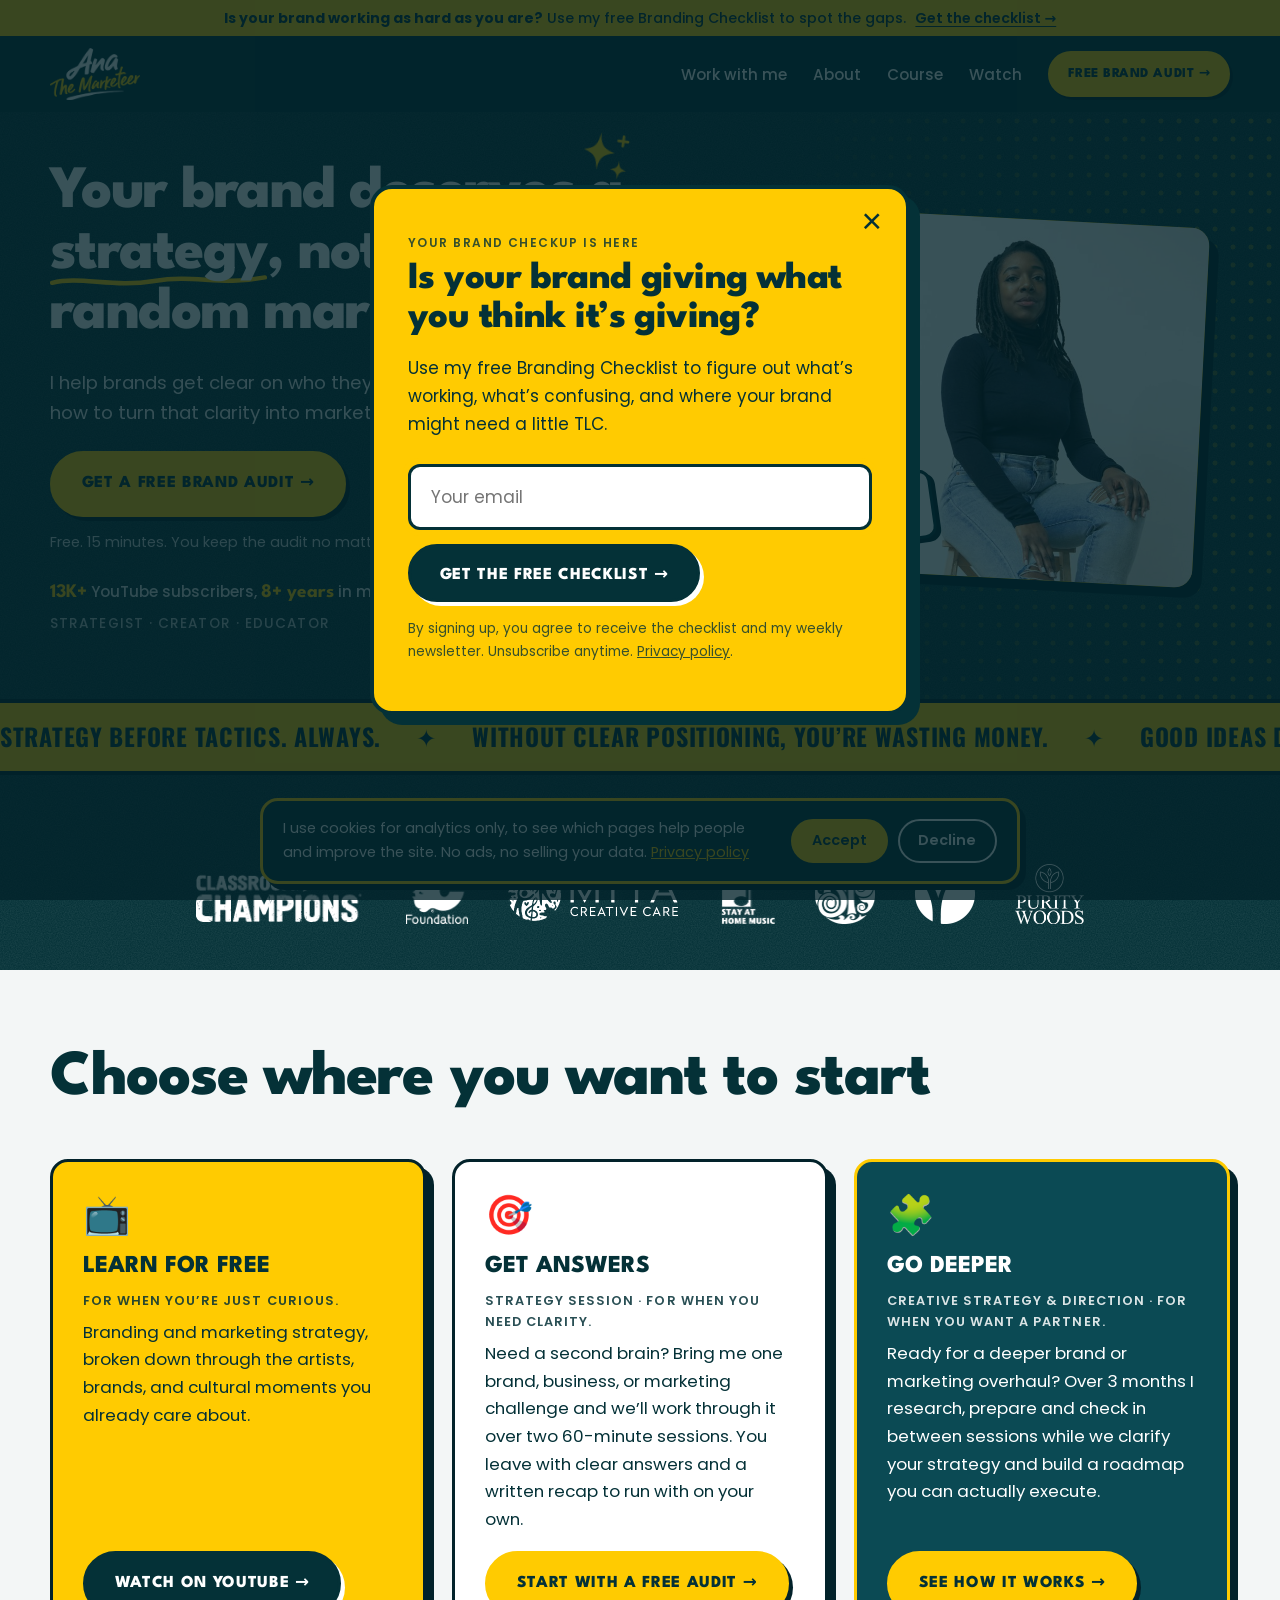
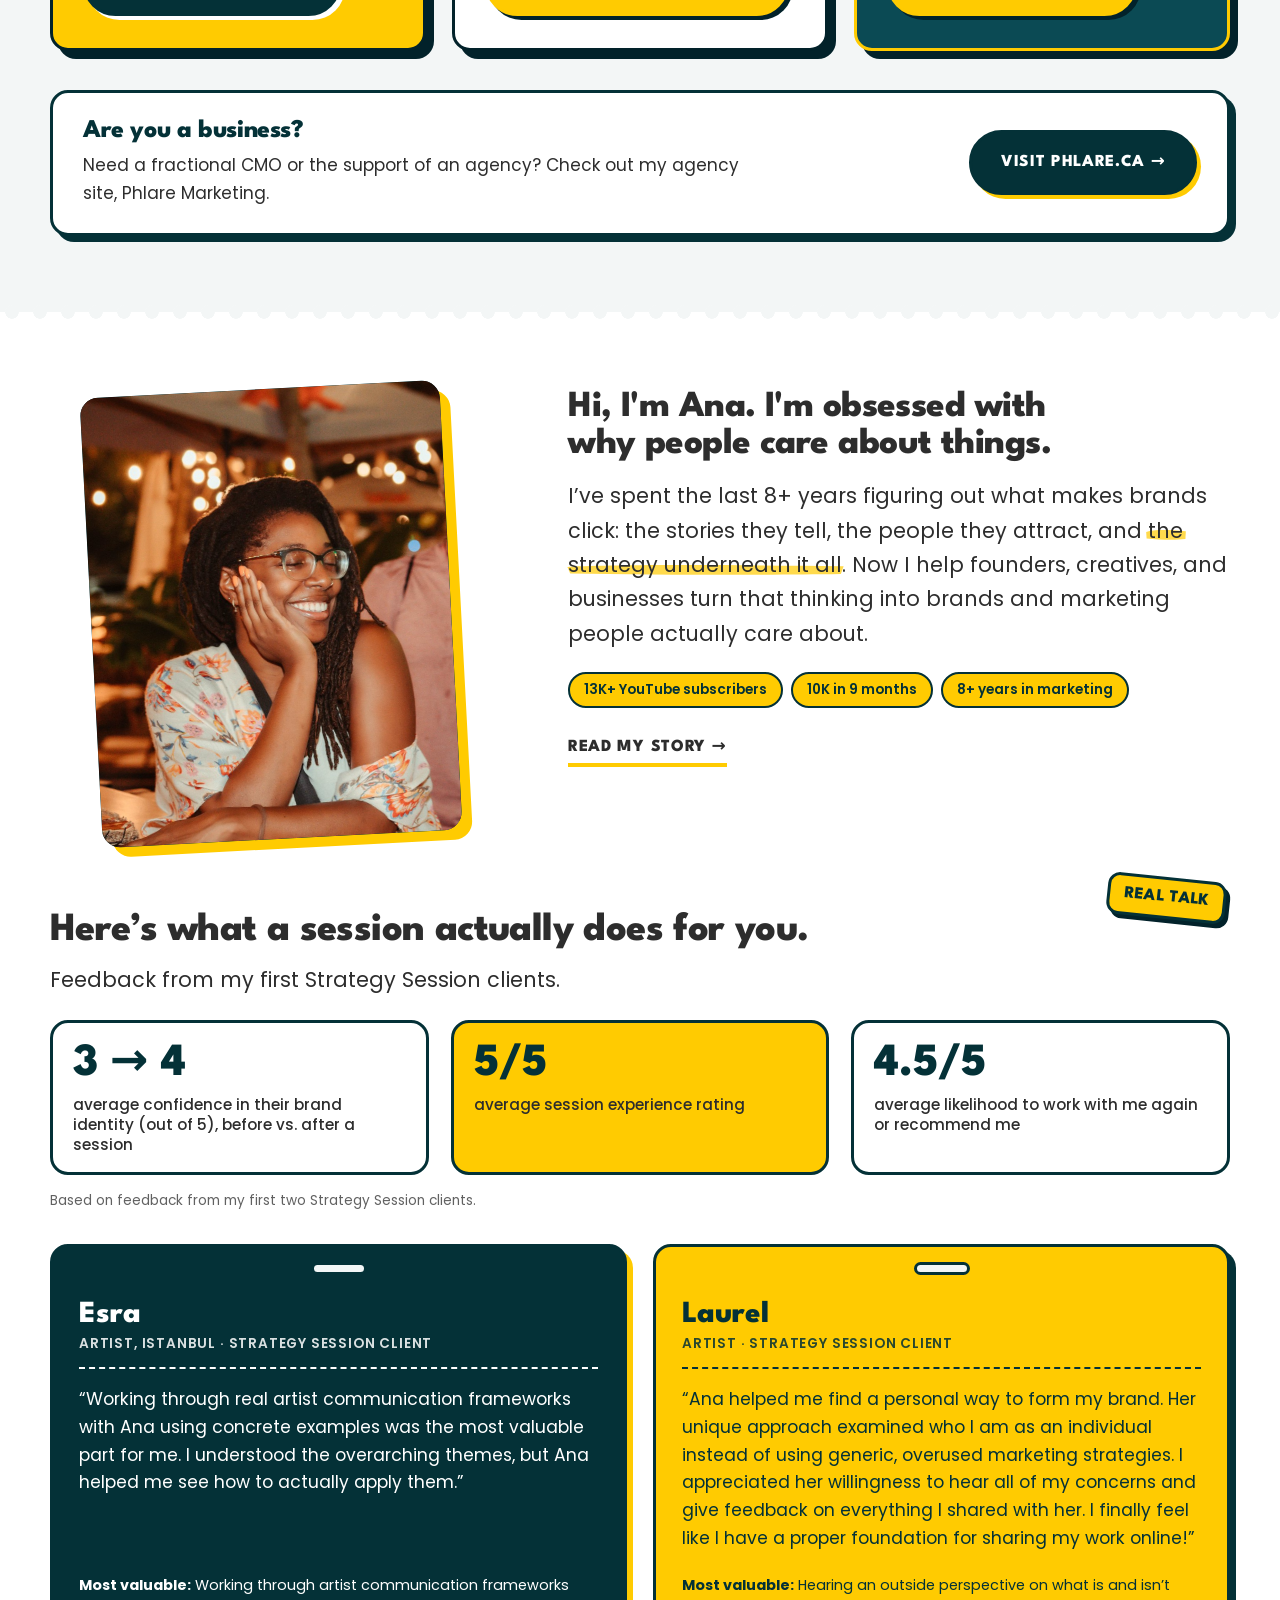
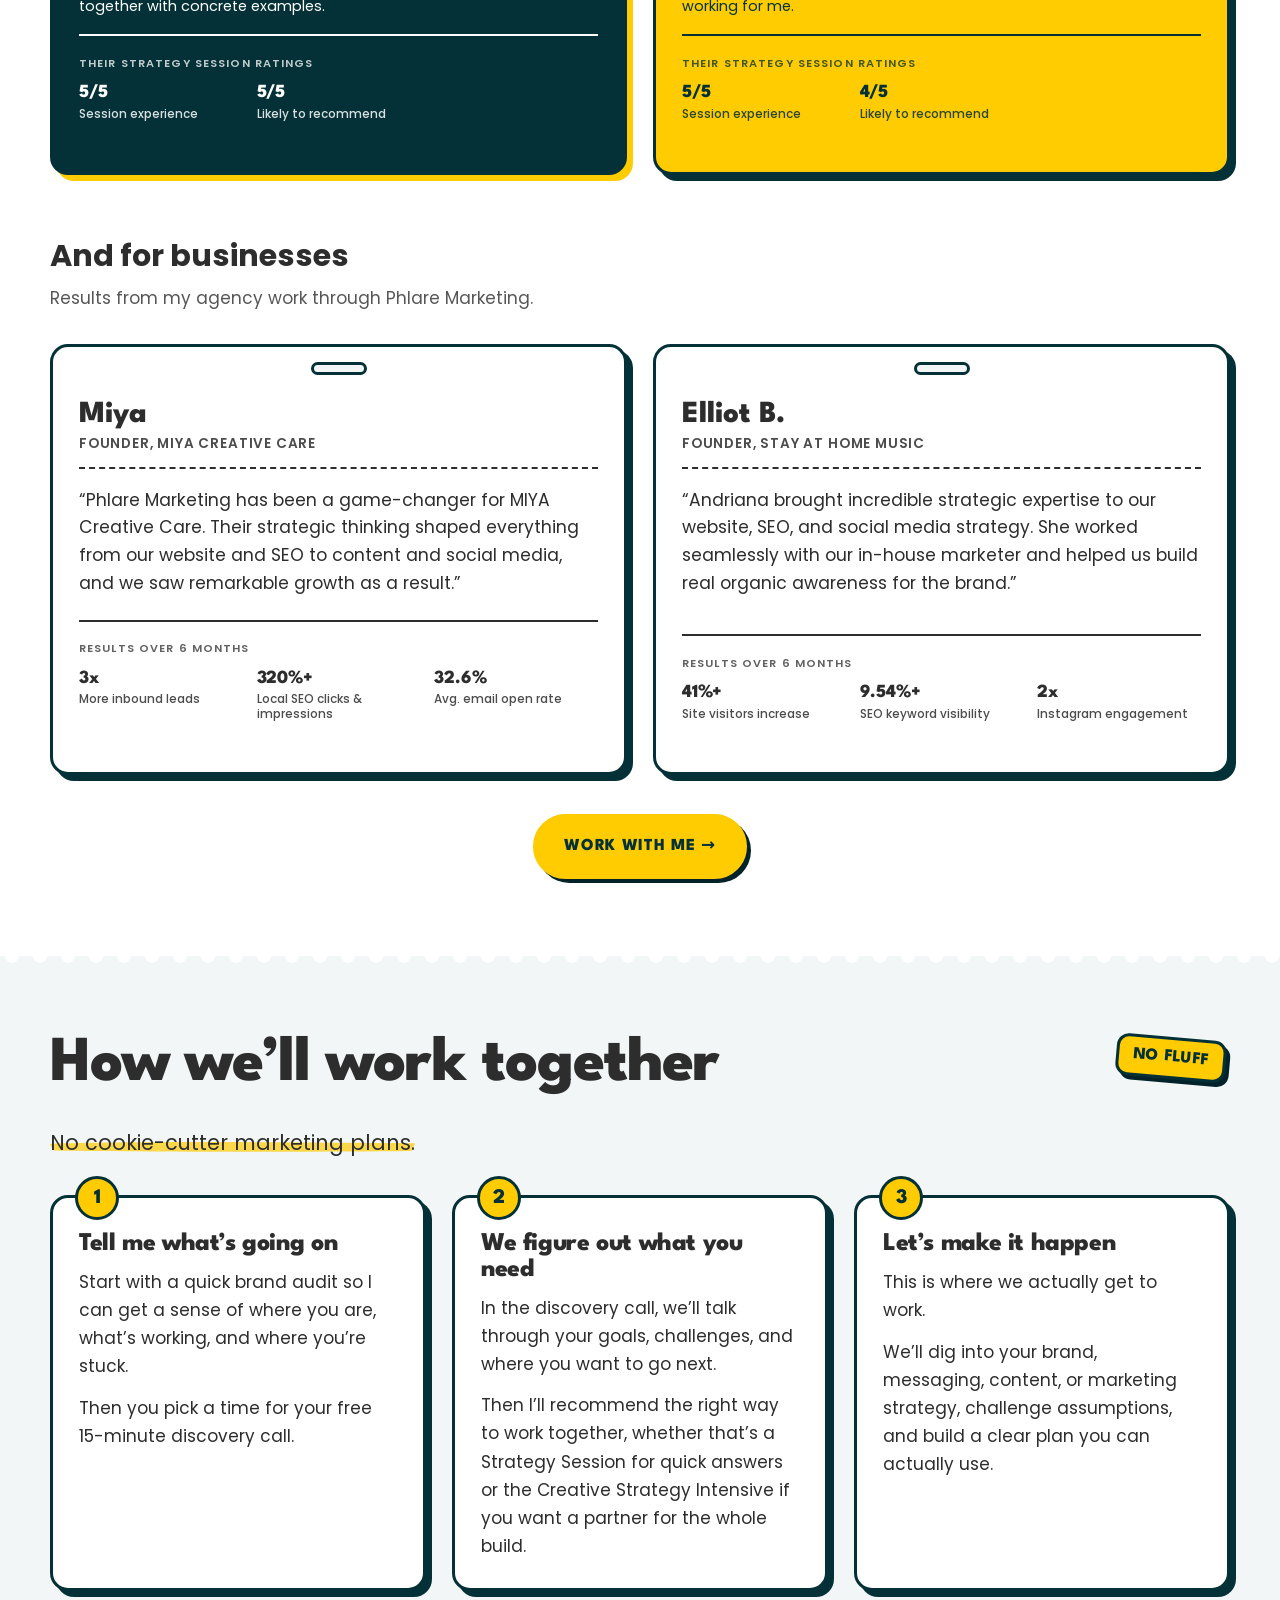
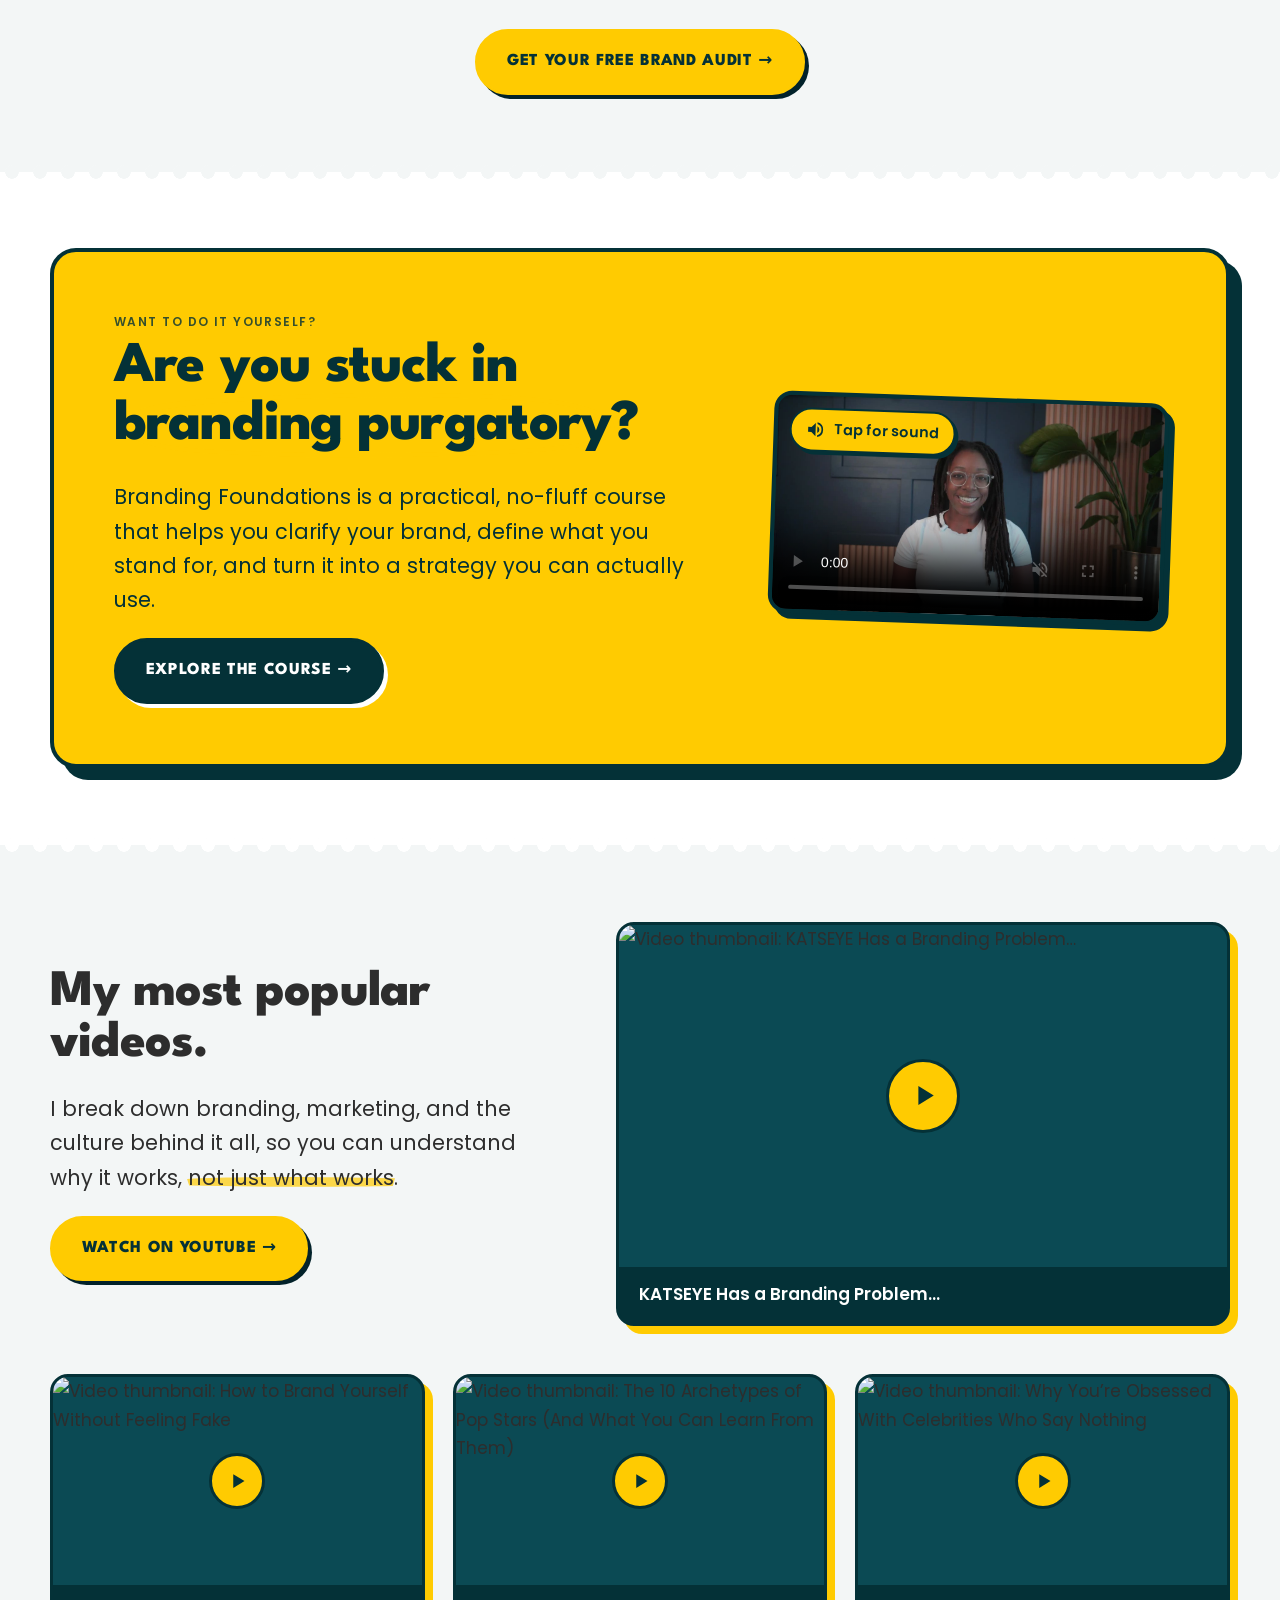
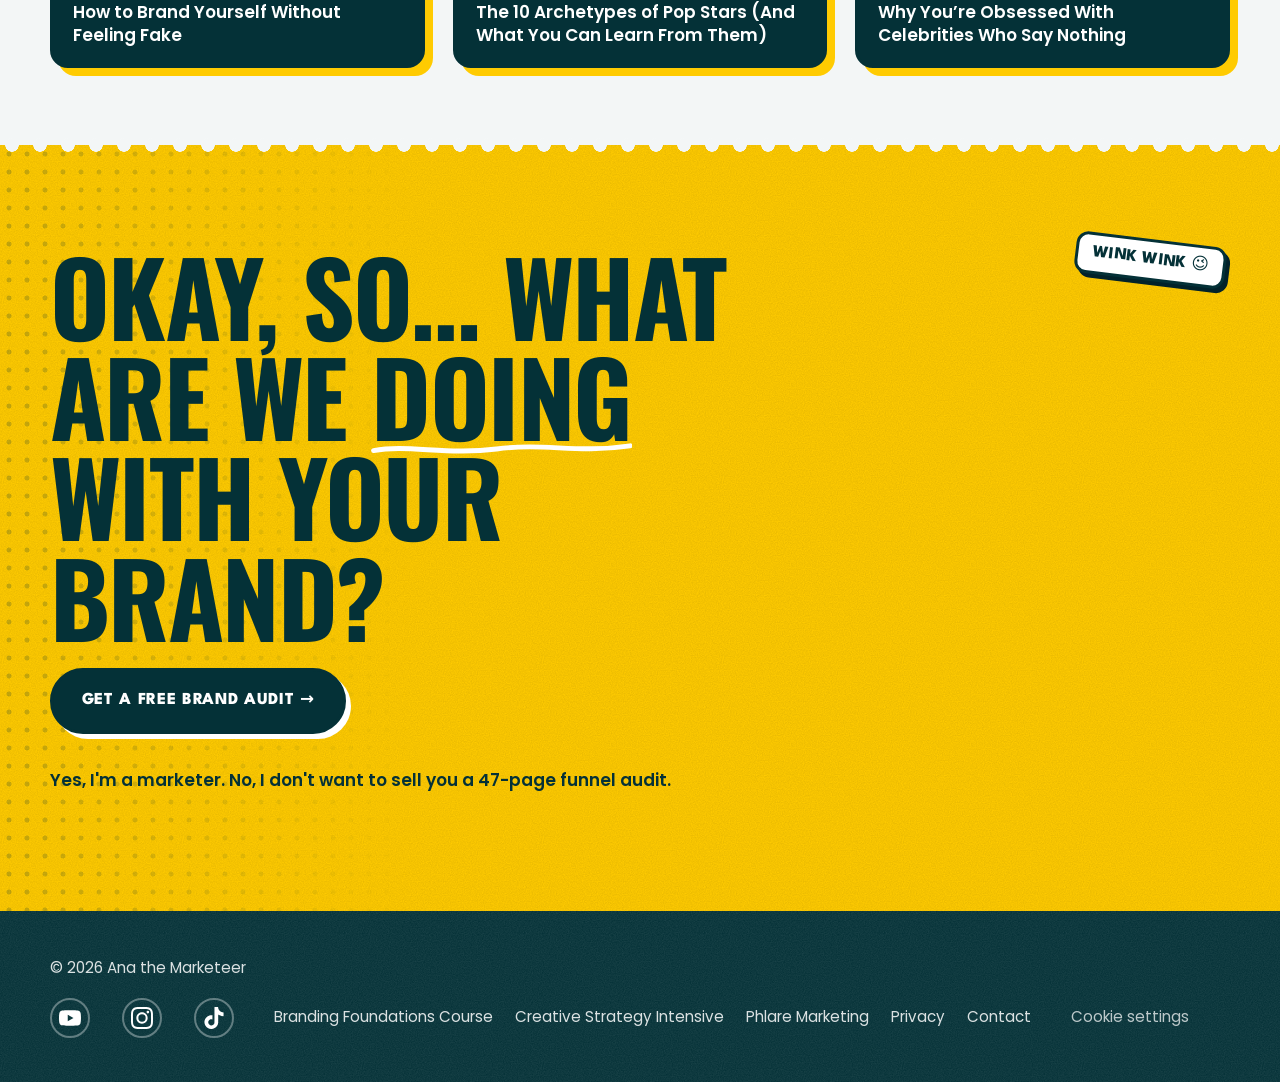
==== commit 765400d9: "Creative Strategy: shorter problem heading, five items Co-Authored-By: Claude Sonnet 5.5 <noreply@an" ====
--- a/index.html
+++ b/index.html
@@ -28,8 +28,8 @@
   <link rel="preconnect" href="https://fonts.googleapis.com">
   <link rel="preconnect" href="https://fonts.gstatic.com" crossorigin>
   <link href="https://fonts.googleapis.com/css2?family=League+Spartan:wght@500;700;800&family=Oswald:wght@500;700&family=Poppins:wght@400;500;600&display=swap" rel="stylesheet">
-  <link rel="stylesheet" href="styles.css?v=20261005n">
-  <link rel="stylesheet" href="texture.css?v=20261005n">
+  <link rel="stylesheet" href="styles.css?v=20261005o">
+  <link rel="stylesheet" href="texture.css?v=20261005o">
   <script type="application/ld+json">{"@context":"https://schema.org","@graph":[{"@type":"WebSite","@id":"https://anathemarketeer.com/#website","url":"https://anathemarketeer.com/","name":"Ana the Marketeer","description":"Brand strategy, consulting and education through a pop culture lens.","publisher":{"@id":"https://anathemarketeer.com/#ana"}},{"@type":"Person","@id":"https://anathemarketeer.com/#ana","name":"Ana the Marketeer","url":"https://anathemarketeer.com/","image":"https://anathemarketeer.com/ana-about.jpg","jobTitle":"Brand strategist and creator","description":"Brand strategist, creator and educator who breaks down branding and marketing through a pop culture lens.","sameAs":["https://www.youtube.com/@AnaTheMarketeer","https://www.instagram.com/anathemarketeer","https://www.tiktok.com/@anathemarketeer","https://phlare.ca"],"worksFor":{"@type":"Organization","name":"Phlare Marketing","url":"https://phlare.ca"}}]}</script>
 </head>
 <body>
@@ -343,7 +343,7 @@
 </div>
 
 <script>document.getElementById("year").textContent = new Date().getFullYear();</script>
-<script src="script.js?v=20261005n"></script>
-<script src="/analytics.js?v=20261005n"></script>
+<script src="script.js?v=20261005o"></script>
+<script src="/analytics.js?v=20261005o"></script>
 </body>
 </html>
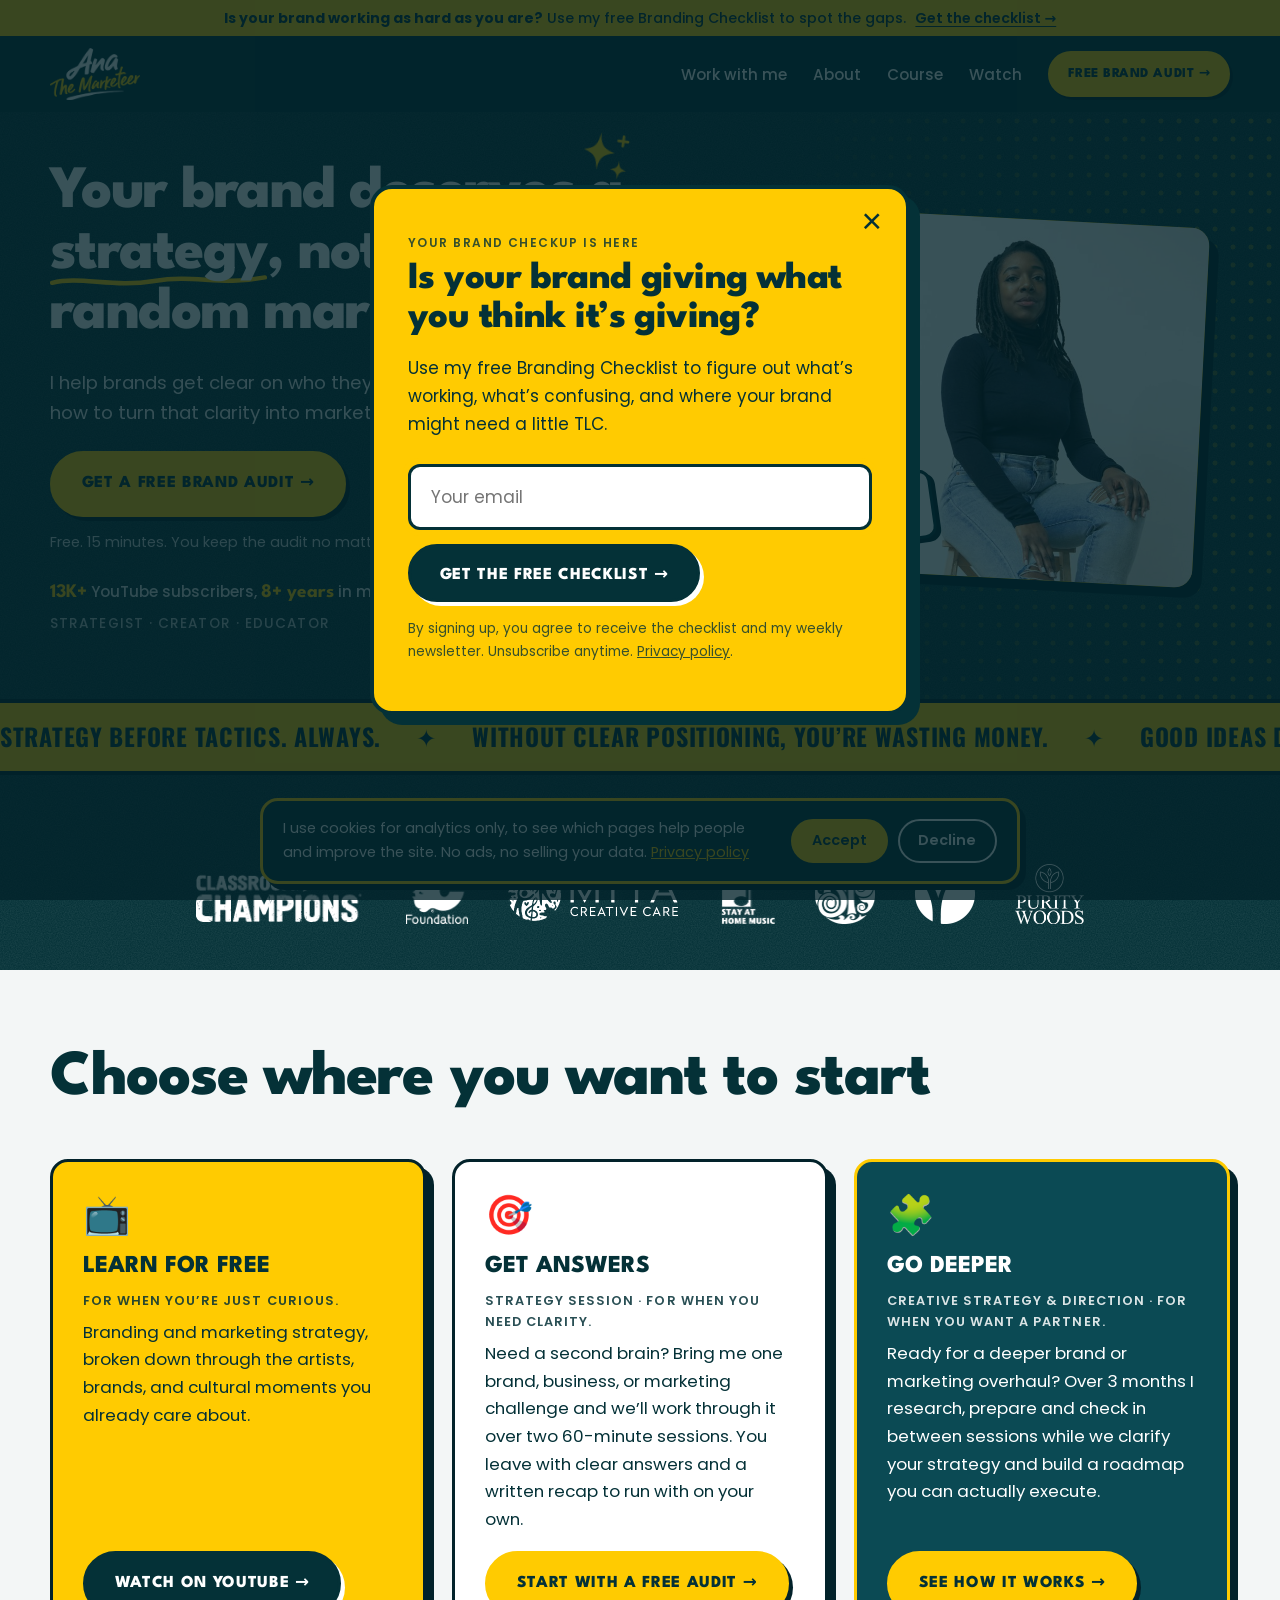
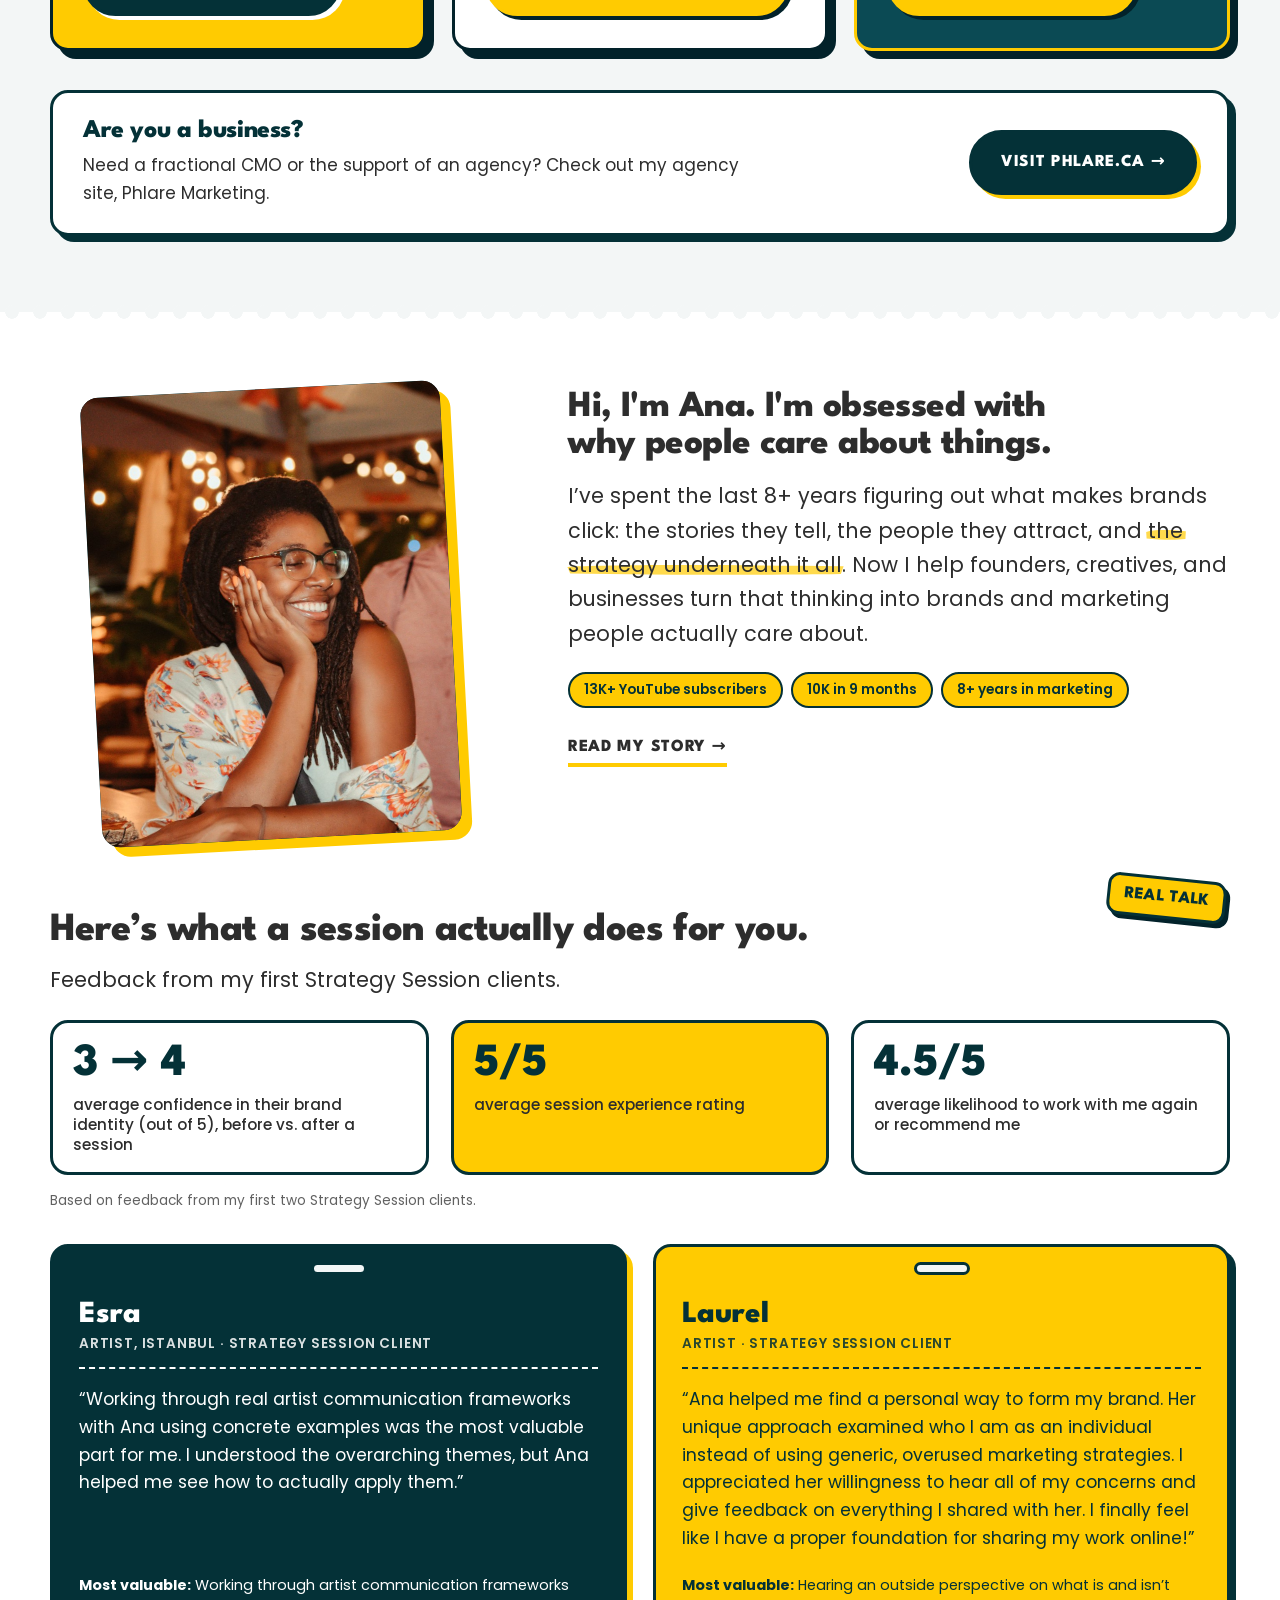
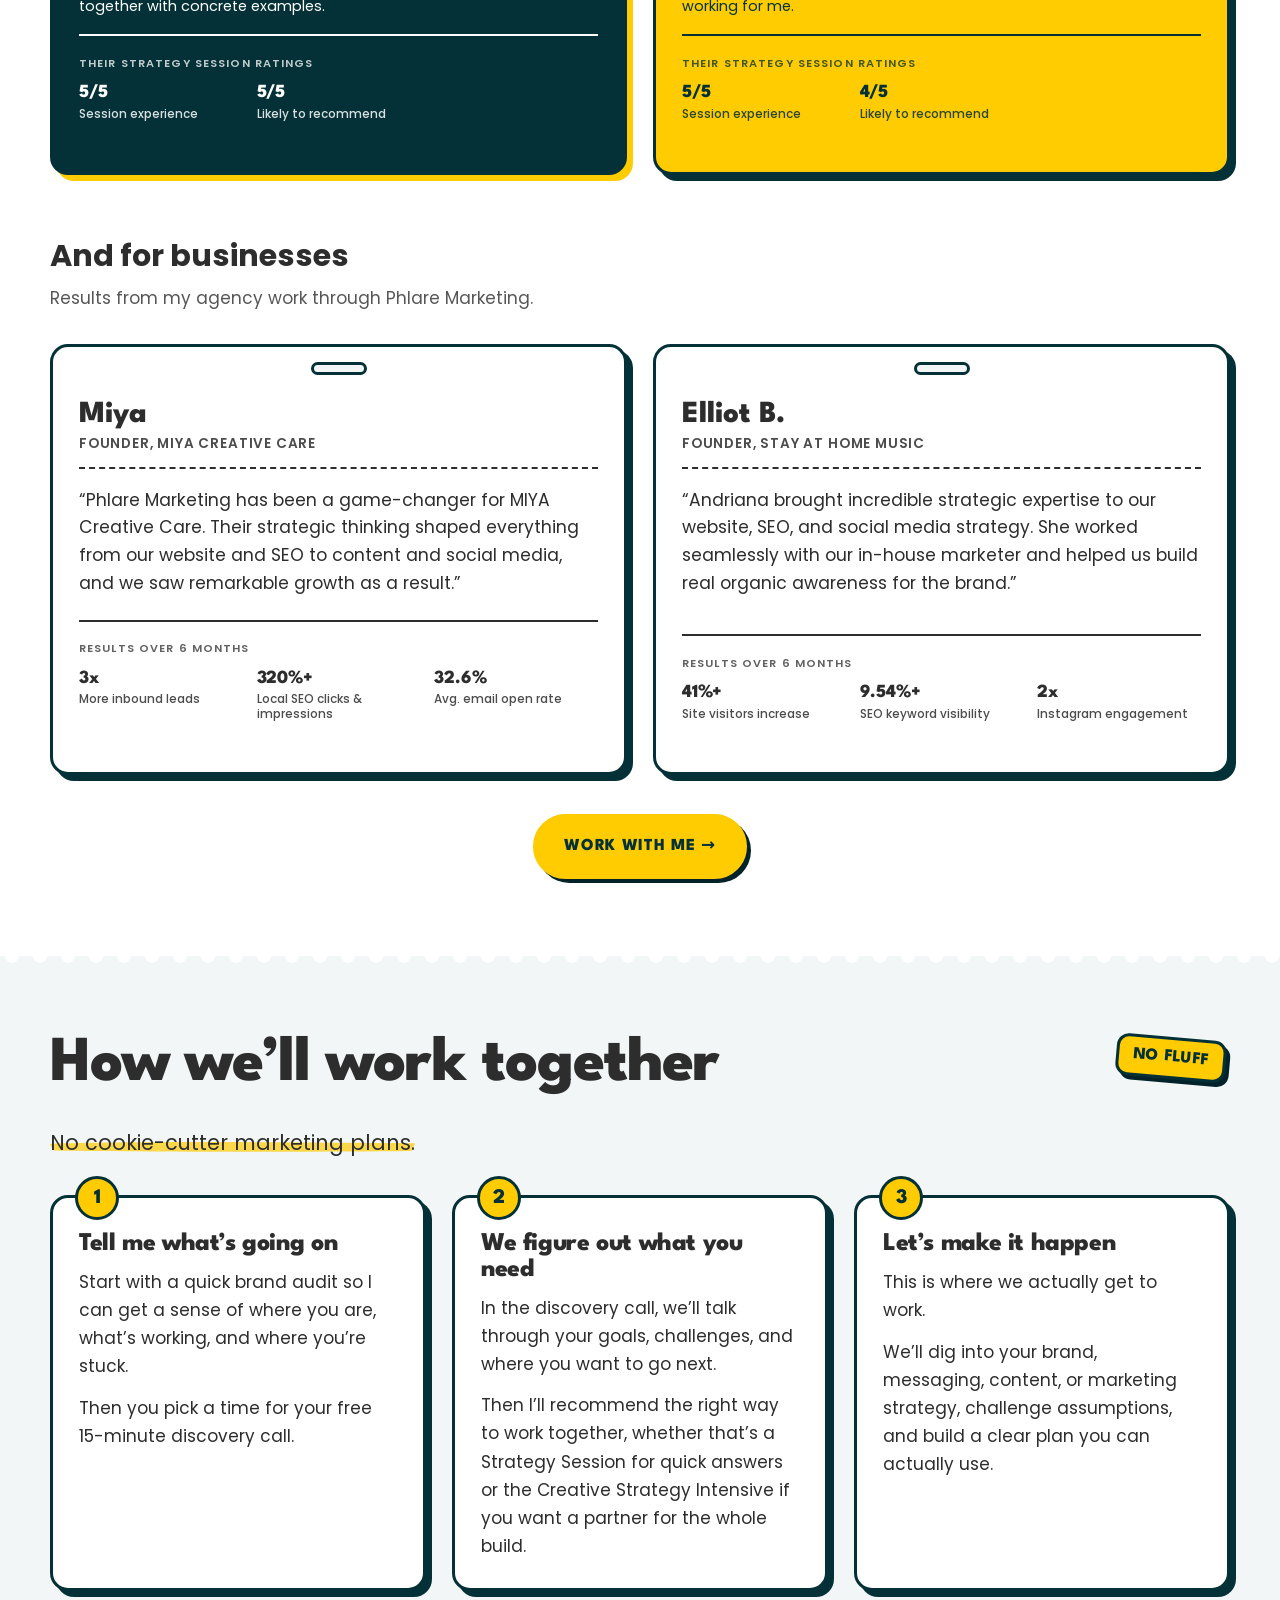
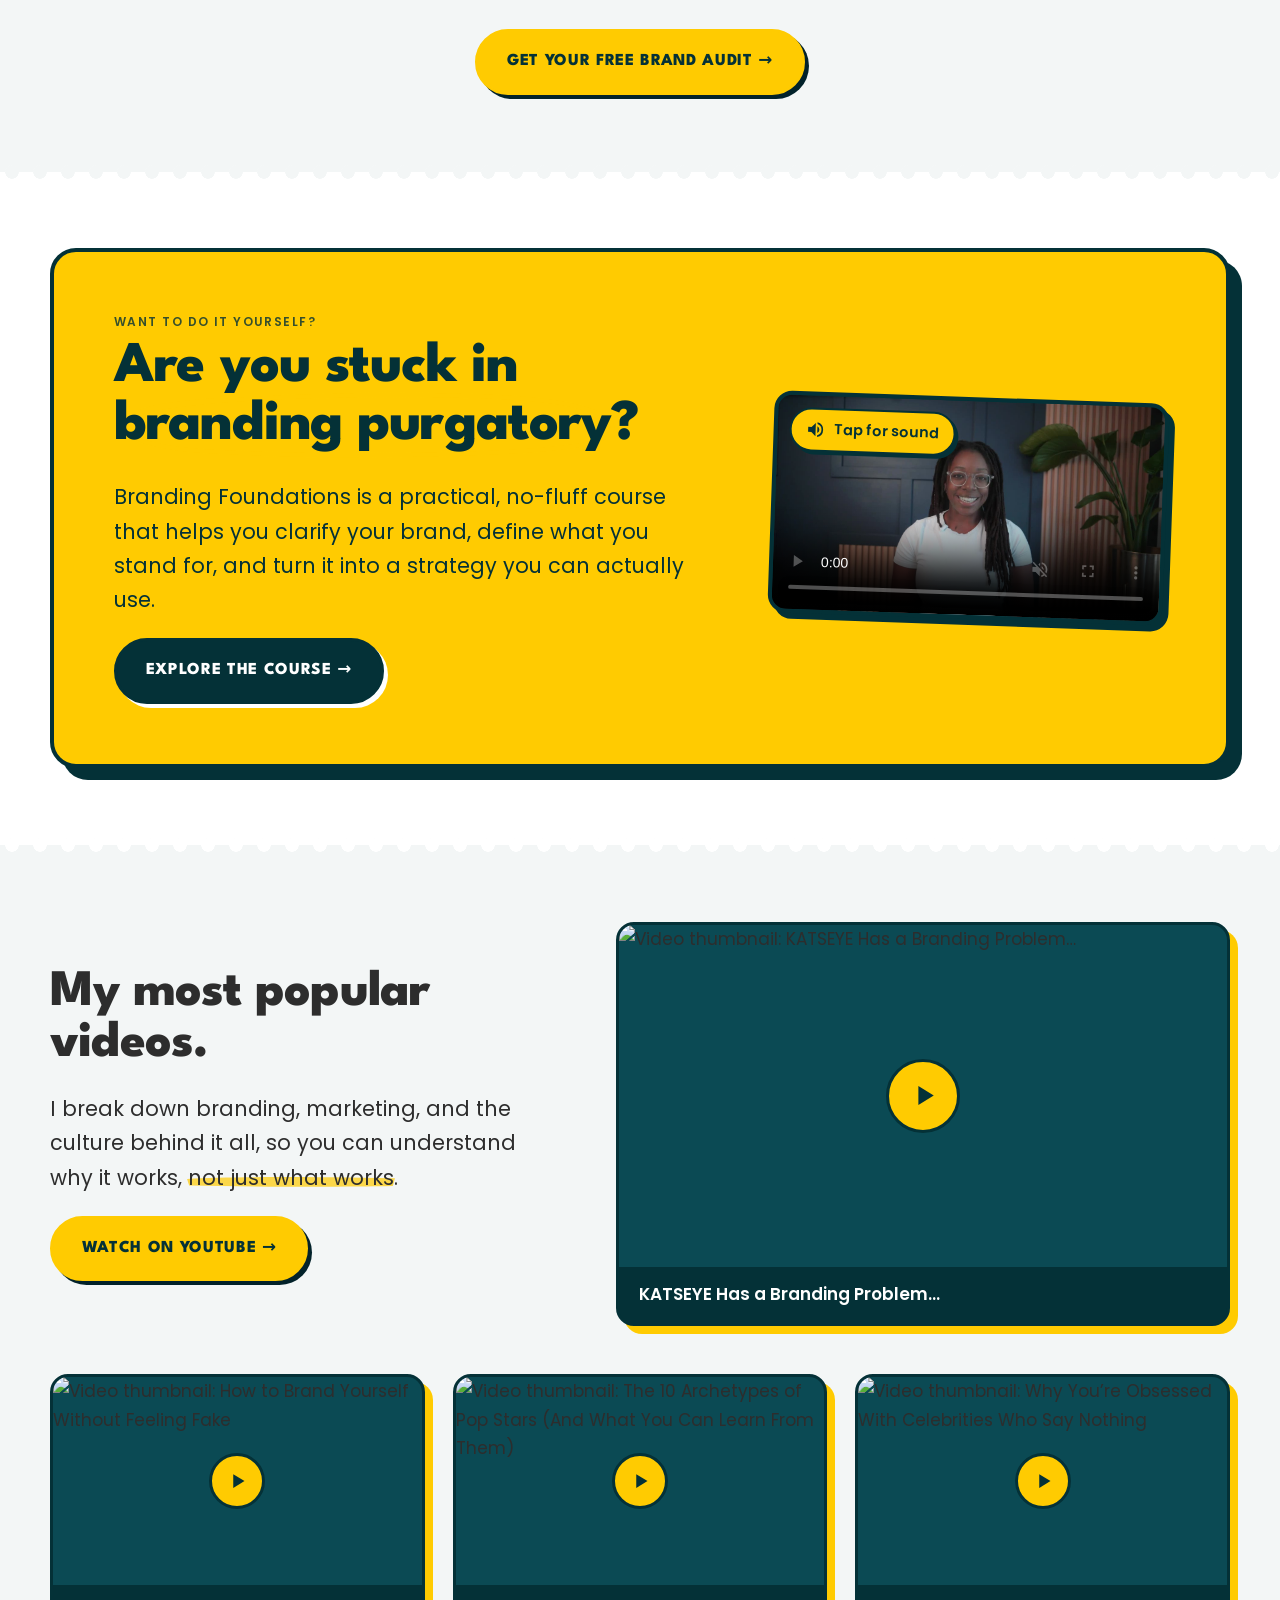
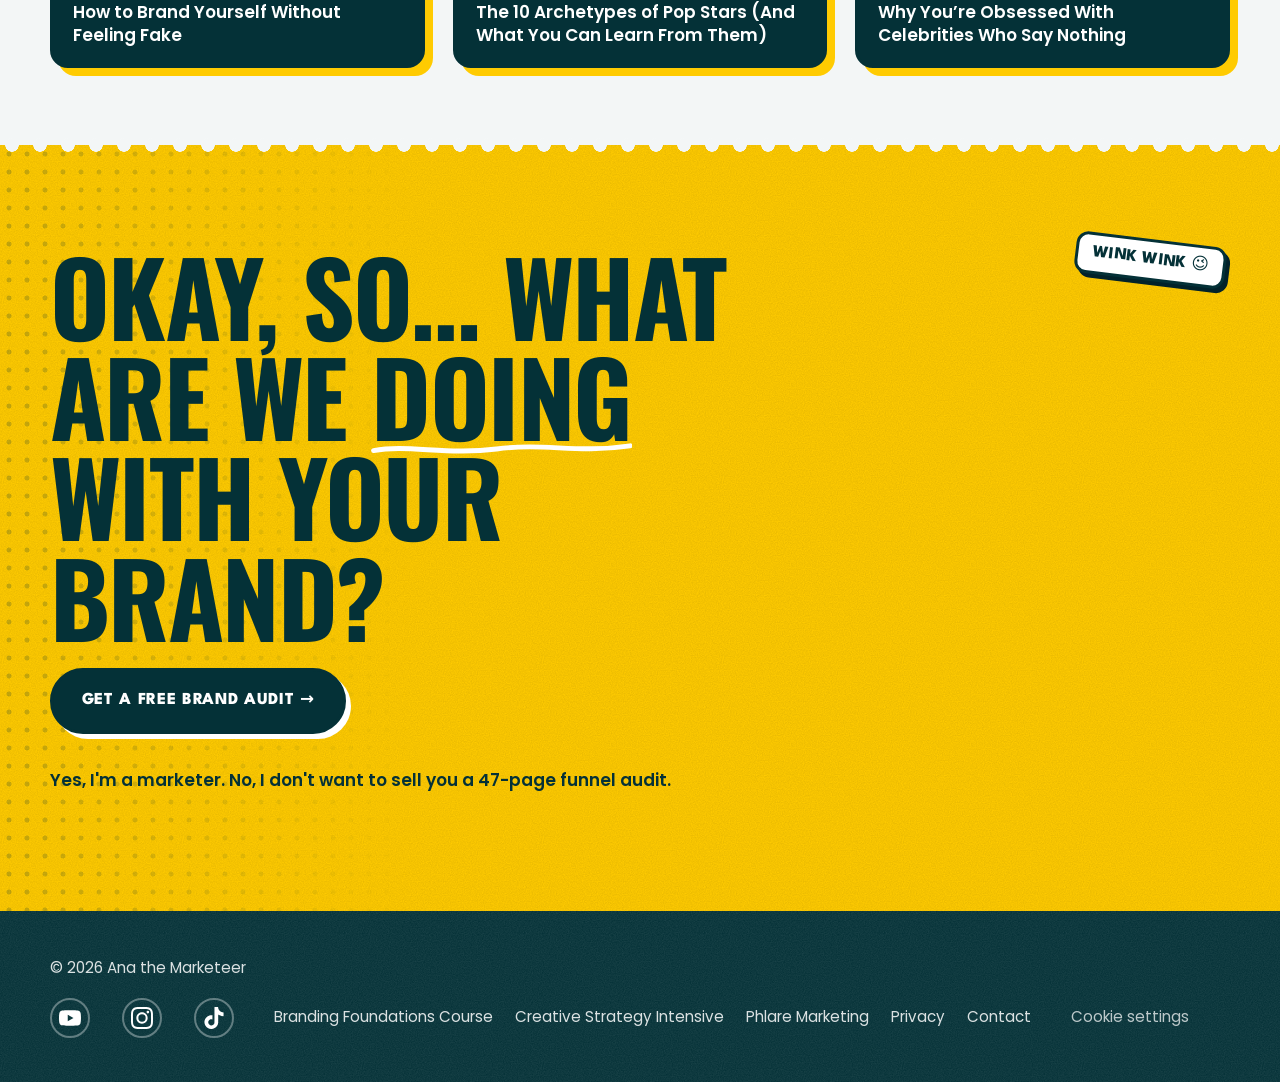
==== commit ec9ed911: "Creative Strategy: heading 'Do these sound like you?' Co-Authored-By: Claude Sonnet 5.5 <noreply@ant" ====
--- a/index.html
+++ b/index.html
@@ -28,8 +28,8 @@
   <link rel="preconnect" href="https://fonts.googleapis.com">
   <link rel="preconnect" href="https://fonts.gstatic.com" crossorigin>
   <link href="https://fonts.googleapis.com/css2?family=League+Spartan:wght@500;700;800&family=Oswald:wght@500;700&family=Poppins:wght@400;500;600&display=swap" rel="stylesheet">
-  <link rel="stylesheet" href="styles.css?v=20261005o">
-  <link rel="stylesheet" href="texture.css?v=20261005o">
+  <link rel="stylesheet" href="styles.css?v=20261005p">
+  <link rel="stylesheet" href="texture.css?v=20261005p">
   <script type="application/ld+json">{"@context":"https://schema.org","@graph":[{"@type":"WebSite","@id":"https://anathemarketeer.com/#website","url":"https://anathemarketeer.com/","name":"Ana the Marketeer","description":"Brand strategy, consulting and education through a pop culture lens.","publisher":{"@id":"https://anathemarketeer.com/#ana"}},{"@type":"Person","@id":"https://anathemarketeer.com/#ana","name":"Ana the Marketeer","url":"https://anathemarketeer.com/","image":"https://anathemarketeer.com/ana-about.jpg","jobTitle":"Brand strategist and creator","description":"Brand strategist, creator and educator who breaks down branding and marketing through a pop culture lens.","sameAs":["https://www.youtube.com/@AnaTheMarketeer","https://www.instagram.com/anathemarketeer","https://www.tiktok.com/@anathemarketeer","https://phlare.ca"],"worksFor":{"@type":"Organization","name":"Phlare Marketing","url":"https://phlare.ca"}}]}</script>
 </head>
 <body>
@@ -343,7 +343,7 @@
 </div>
 
 <script>document.getElementById("year").textContent = new Date().getFullYear();</script>
-<script src="script.js?v=20261005o"></script>
-<script src="/analytics.js?v=20261005o"></script>
+<script src="script.js?v=20261005p"></script>
+<script src="/analytics.js?v=20261005p"></script>
 </body>
 </html>
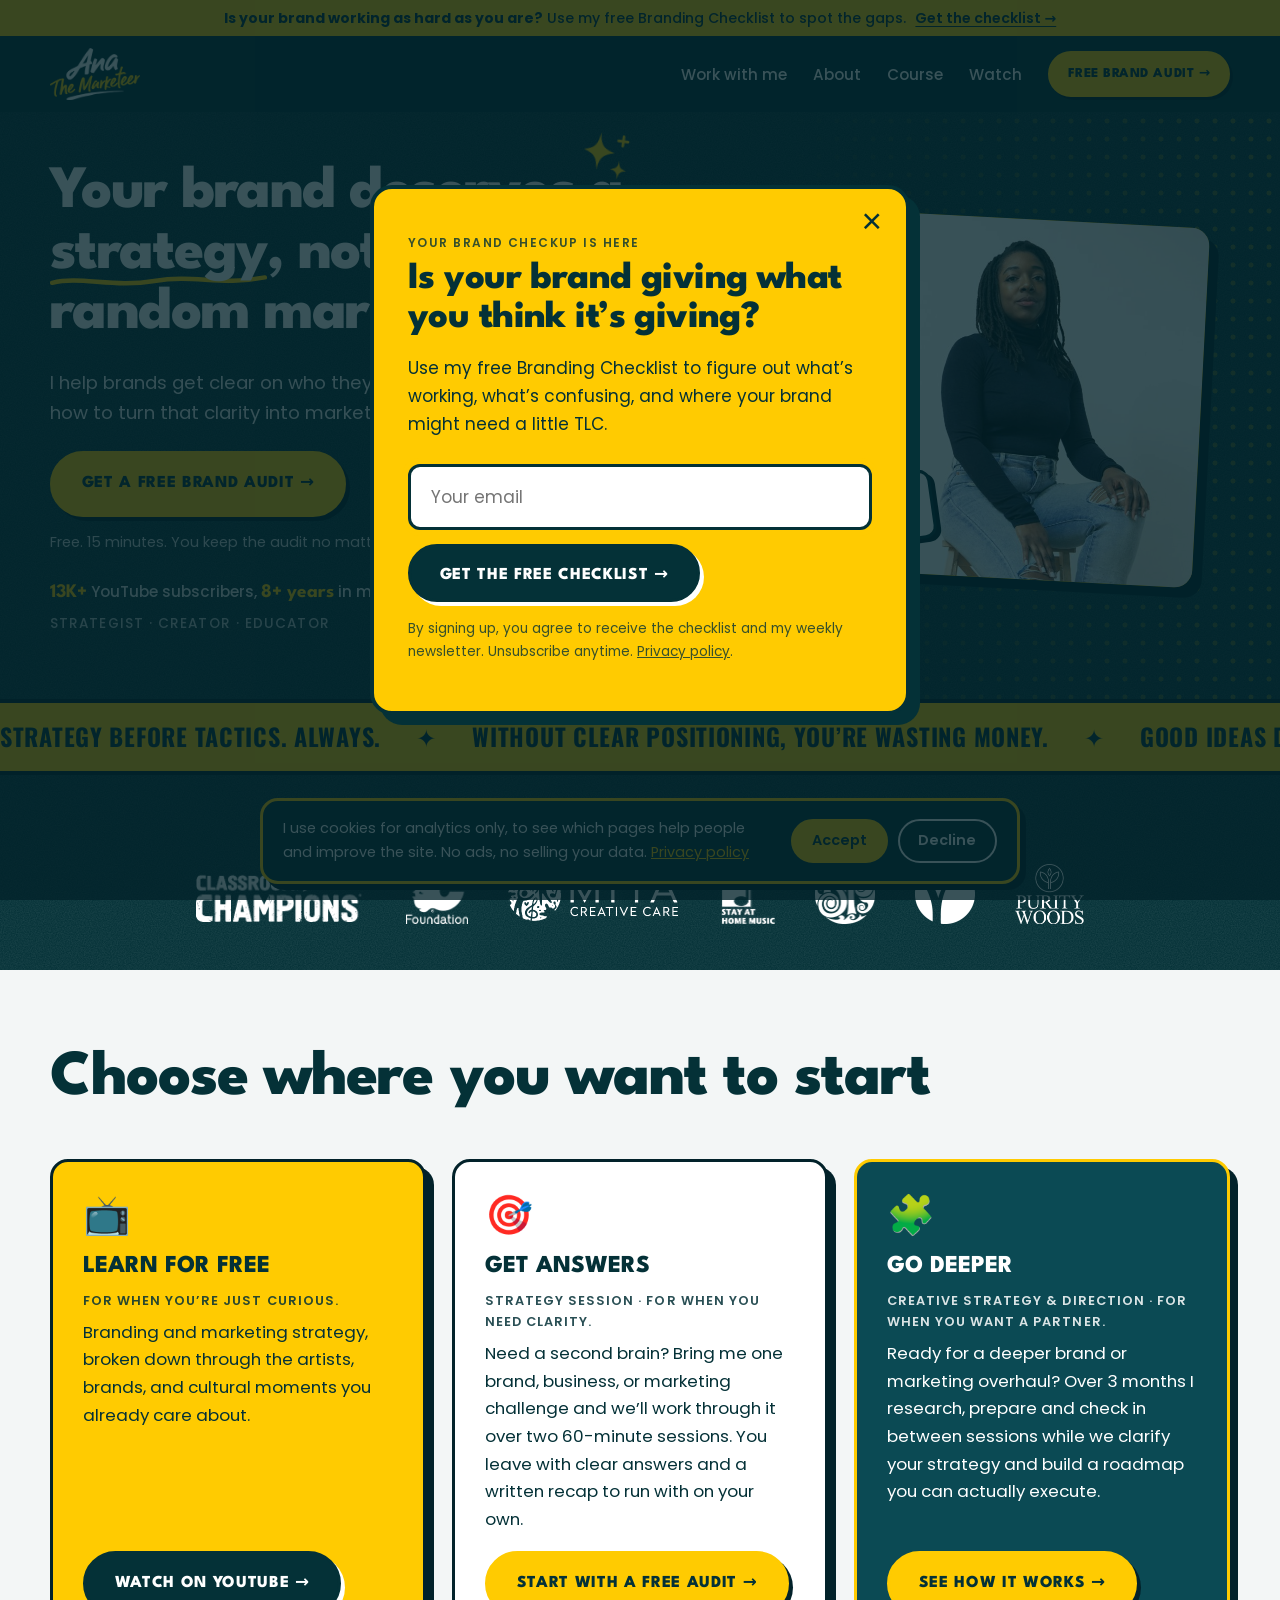
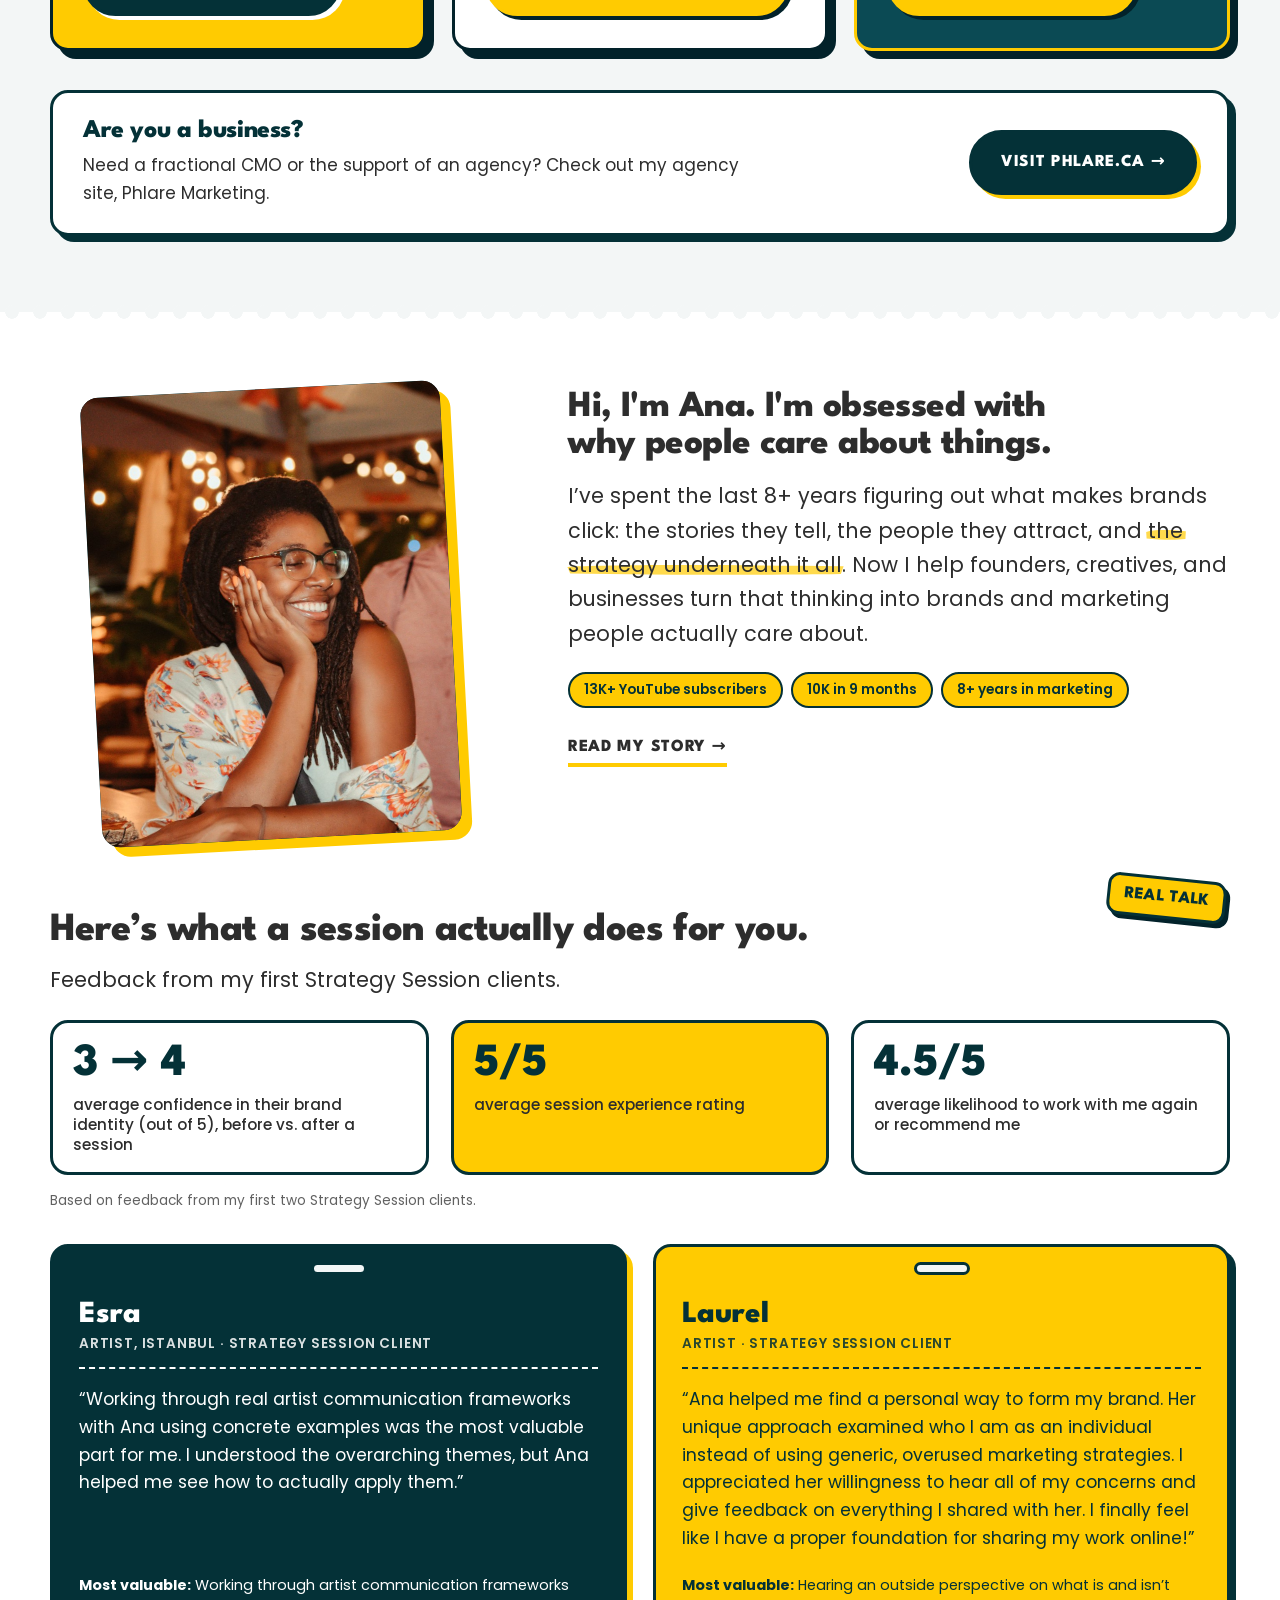
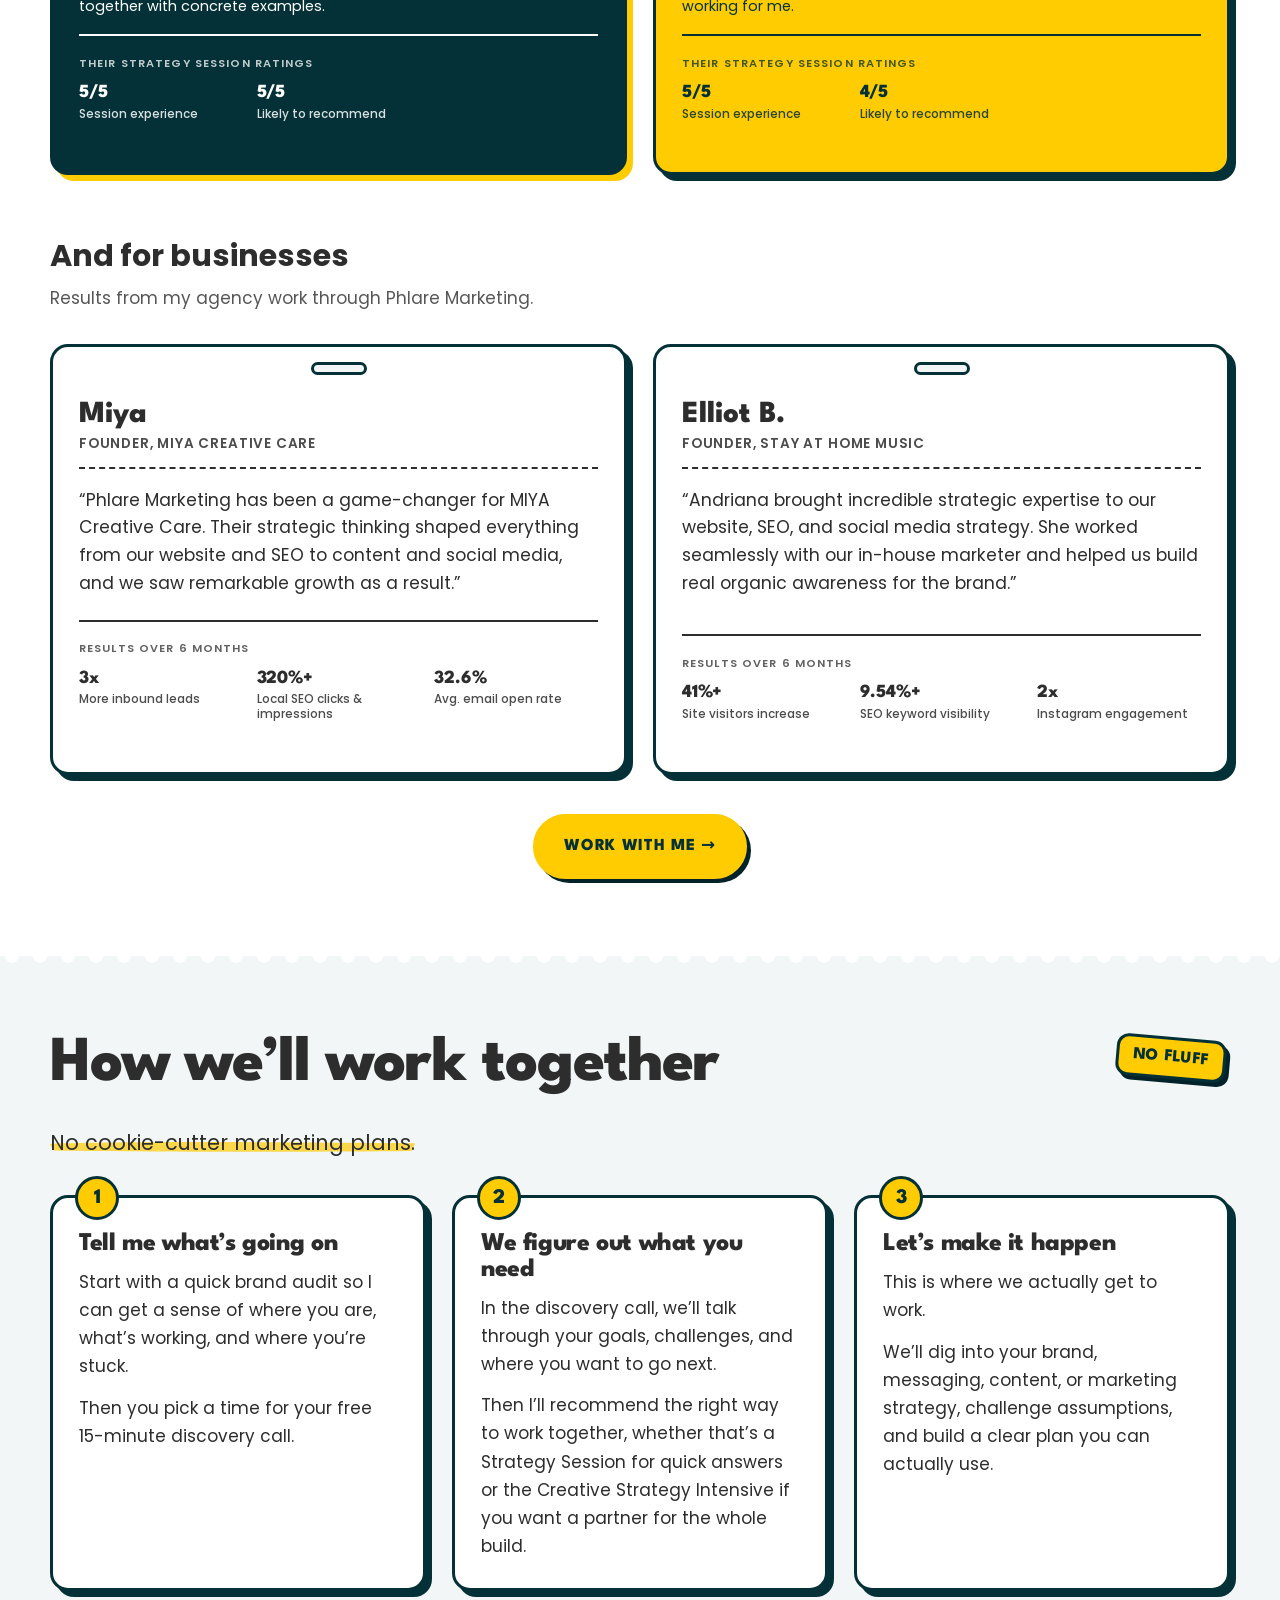
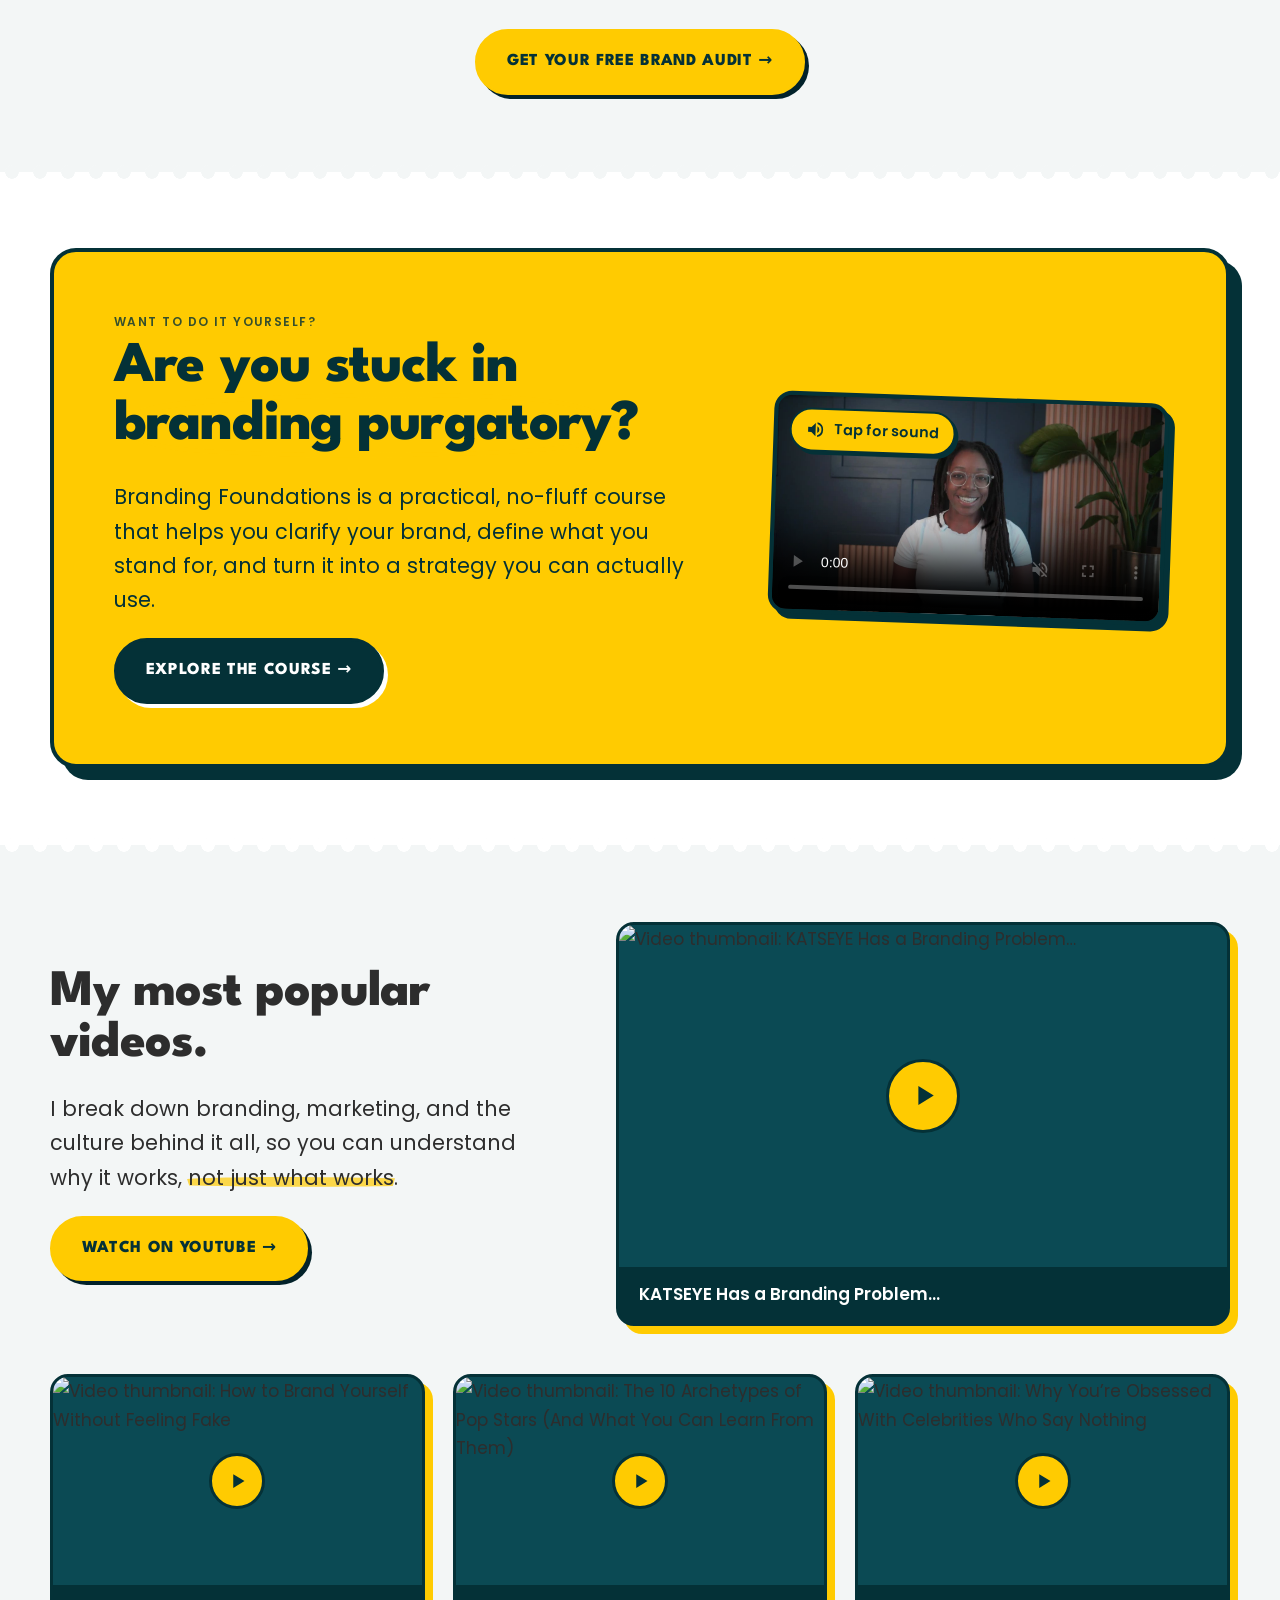
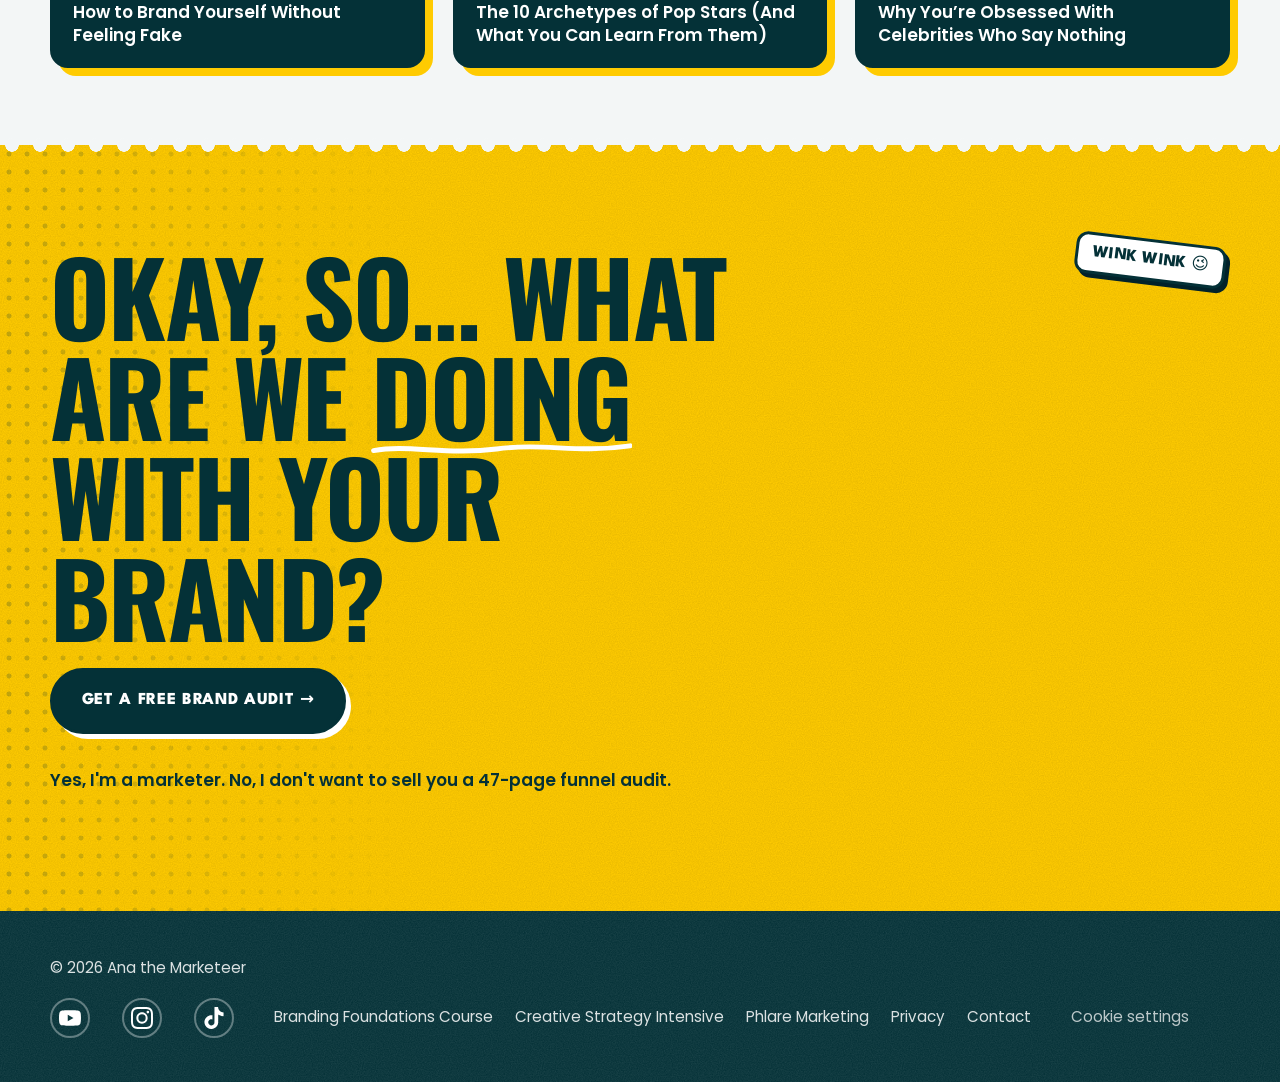
==== commit 7c4390ac: "Creative Strategy: add 'pick your 3 outcomes' right-now/by-day-90 examples Co-Authored-By: Claude So" ====
--- a/index.html
+++ b/index.html
@@ -28,8 +28,8 @@
   <link rel="preconnect" href="https://fonts.googleapis.com">
   <link rel="preconnect" href="https://fonts.gstatic.com" crossorigin>
   <link href="https://fonts.googleapis.com/css2?family=League+Spartan:wght@500;700;800&family=Oswald:wght@500;700&family=Poppins:wght@400;500;600&display=swap" rel="stylesheet">
-  <link rel="stylesheet" href="styles.css?v=20261005p">
-  <link rel="stylesheet" href="texture.css?v=20261005p">
+  <link rel="stylesheet" href="styles.css?v=20261005r">
+  <link rel="stylesheet" href="texture.css?v=20261005r">
   <script type="application/ld+json">{"@context":"https://schema.org","@graph":[{"@type":"WebSite","@id":"https://anathemarketeer.com/#website","url":"https://anathemarketeer.com/","name":"Ana the Marketeer","description":"Brand strategy, consulting and education through a pop culture lens.","publisher":{"@id":"https://anathemarketeer.com/#ana"}},{"@type":"Person","@id":"https://anathemarketeer.com/#ana","name":"Ana the Marketeer","url":"https://anathemarketeer.com/","image":"https://anathemarketeer.com/ana-about.jpg","jobTitle":"Brand strategist and creator","description":"Brand strategist, creator and educator who breaks down branding and marketing through a pop culture lens.","sameAs":["https://www.youtube.com/@AnaTheMarketeer","https://www.instagram.com/anathemarketeer","https://www.tiktok.com/@anathemarketeer","https://phlare.ca"],"worksFor":{"@type":"Organization","name":"Phlare Marketing","url":"https://phlare.ca"}}]}</script>
 </head>
 <body>
@@ -343,7 +343,7 @@
 </div>
 
 <script>document.getElementById("year").textContent = new Date().getFullYear();</script>
-<script src="script.js?v=20261005p"></script>
-<script src="/analytics.js?v=20261005p"></script>
+<script src="script.js?v=20261005r"></script>
+<script src="/analytics.js?v=20261005r"></script>
 </body>
 </html>
--- a/styles.css
+++ b/styles.css
@@ -1051,3 +1051,16 @@
 .cs-connect { background: var(--yellow); color: var(--azure); }
 .cs-connect h2, .cs-connect .lead, .cs-connect strong { color: var(--azure); }
 .cs-connect .dots { box-shadow: 6px 6px 0 var(--azure); }
+
+/* v5: outcomes (baseline -> outcome) */
+.cs-outcomes .lead { max-width: 640px; }
+.oc-grid { display: grid; grid-template-columns: repeat(3, minmax(0,1fr)); gap: 24px; margin-top: 2.2rem; }
+.oc { background: var(--white); border: 3px solid var(--azure); border-radius: var(--radius); padding: 22px 20px; box-shadow: 6px 6px 0 var(--azure); color: var(--azure); }
+.oc h3 { font-size: 1.25rem; text-transform: uppercase; margin: 0 0 .8rem; }
+.oc p { margin: 0 0 .8rem; max-width: none; font-size: .98rem; line-height: 1.45; }
+.oc p span { display: block; font-family: var(--head); font-weight: 800; font-size: .75rem; letter-spacing: .12em; text-transform: uppercase; margin-bottom: .2rem; opacity: .65; }
+.oc .oc-to { background: var(--yellow); border-radius: 10px; padding: 10px 12px; margin: 0; font-weight: 600; }
+.oc .oc-to span { opacity: .8; }
+.oc-note { margin-top: 1.8rem; text-align: center; max-width: none; font-weight: 600; }
+@media (max-width: 900px) { .oc-grid { grid-template-columns: repeat(2, minmax(0,1fr)); } }
+@media (max-width: 600px) { .oc-grid { grid-template-columns: 1fr; } }
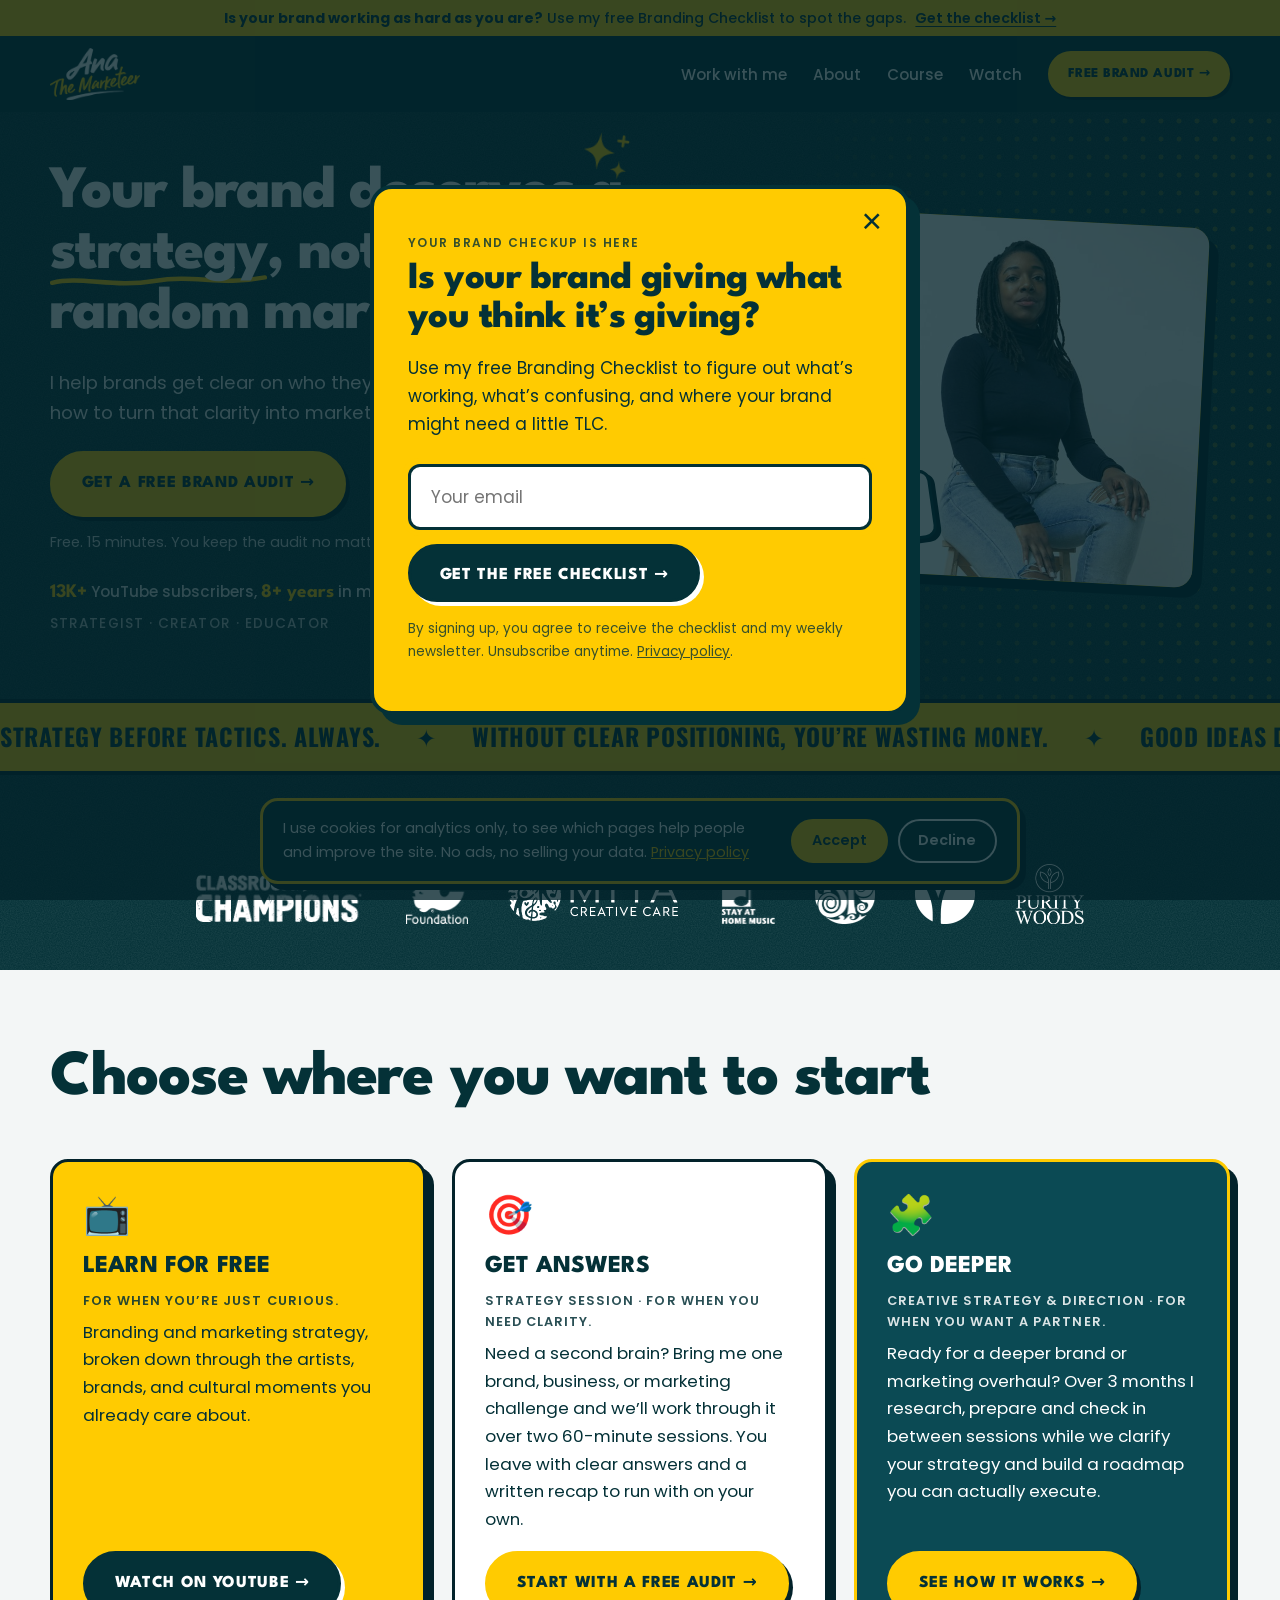
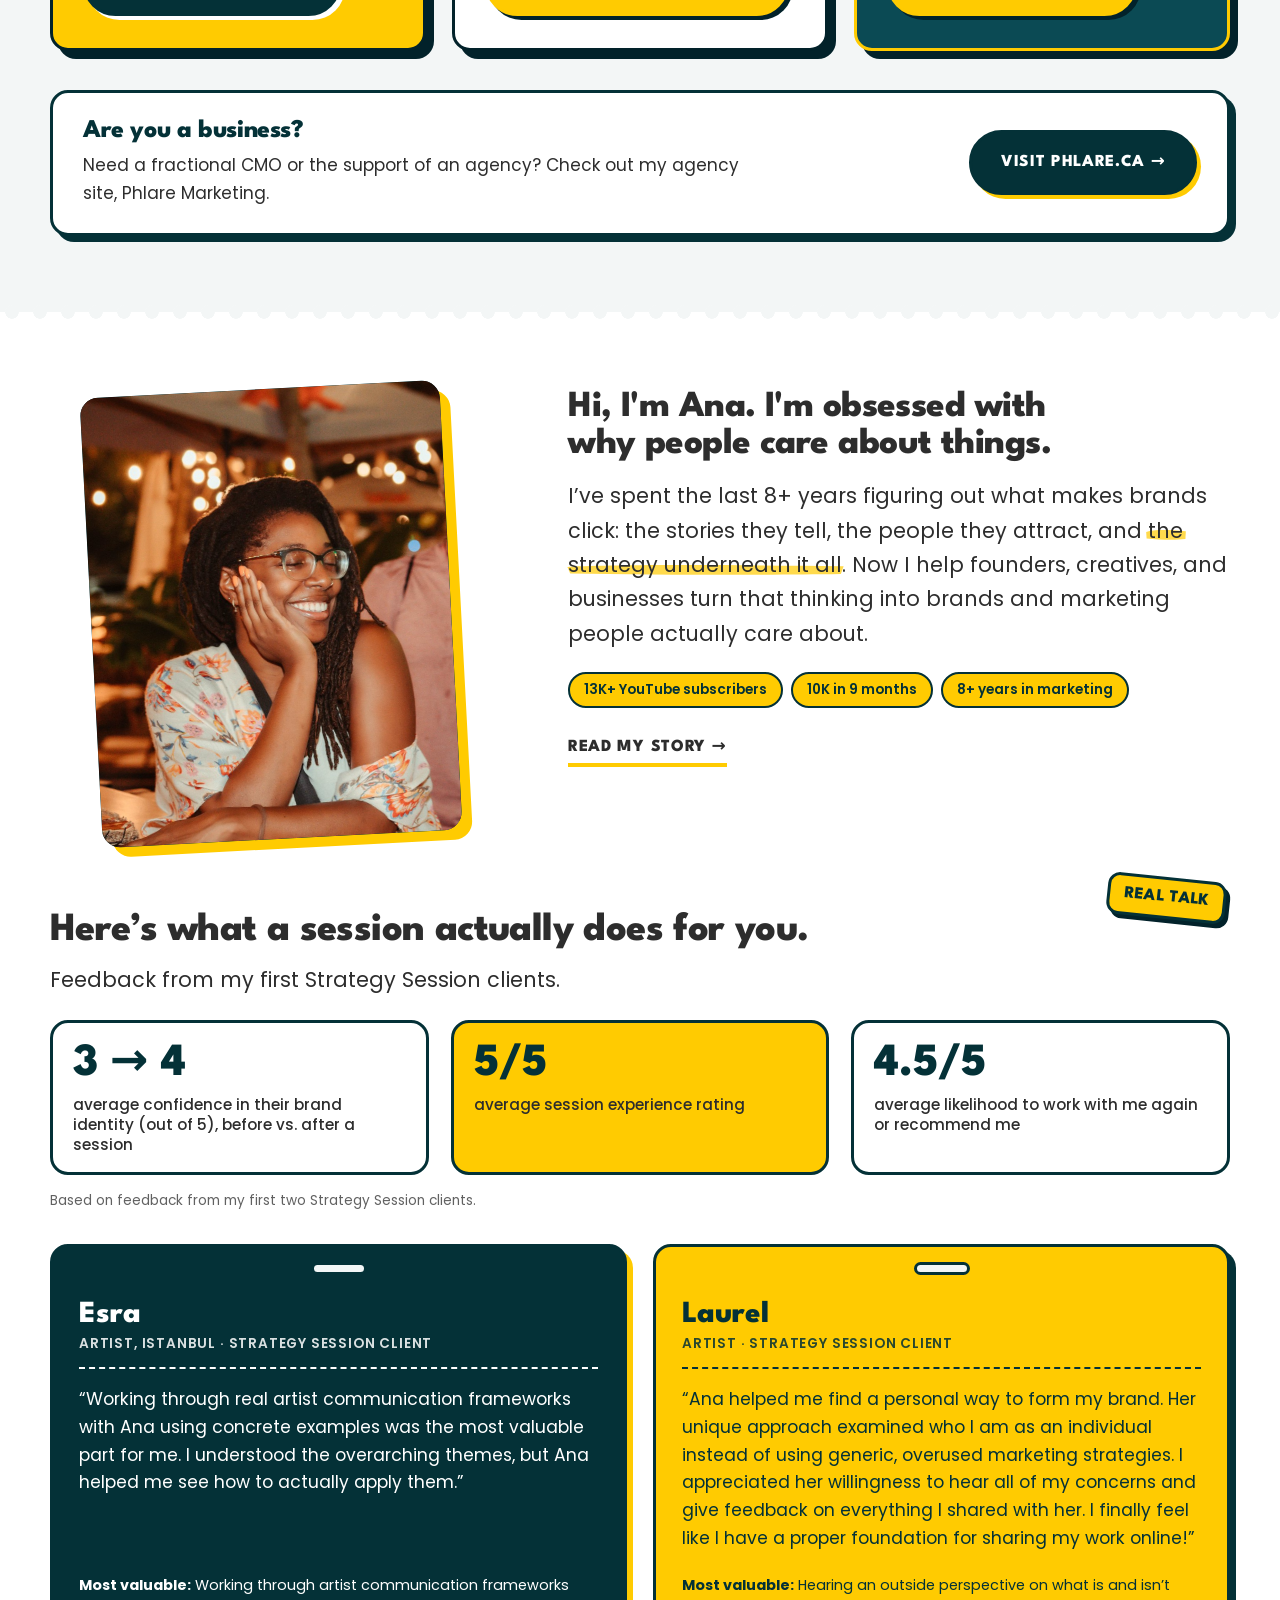
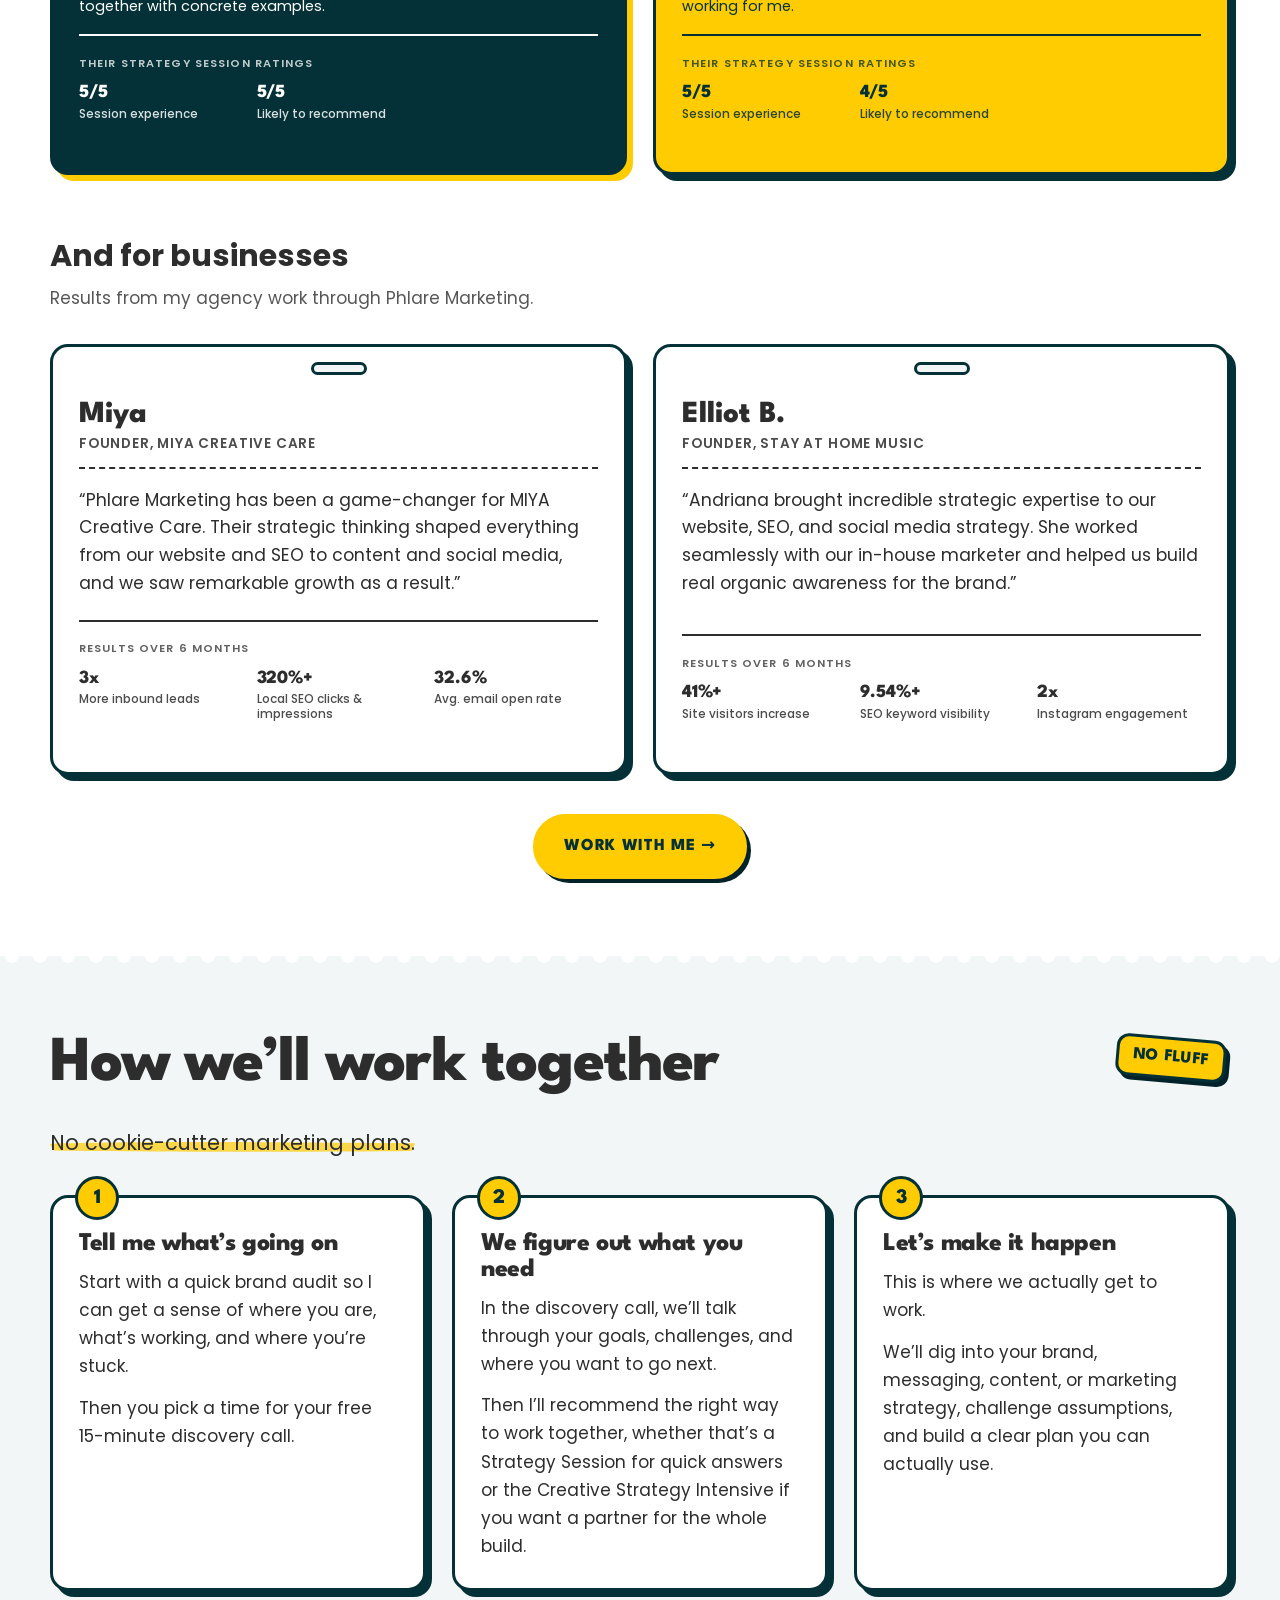
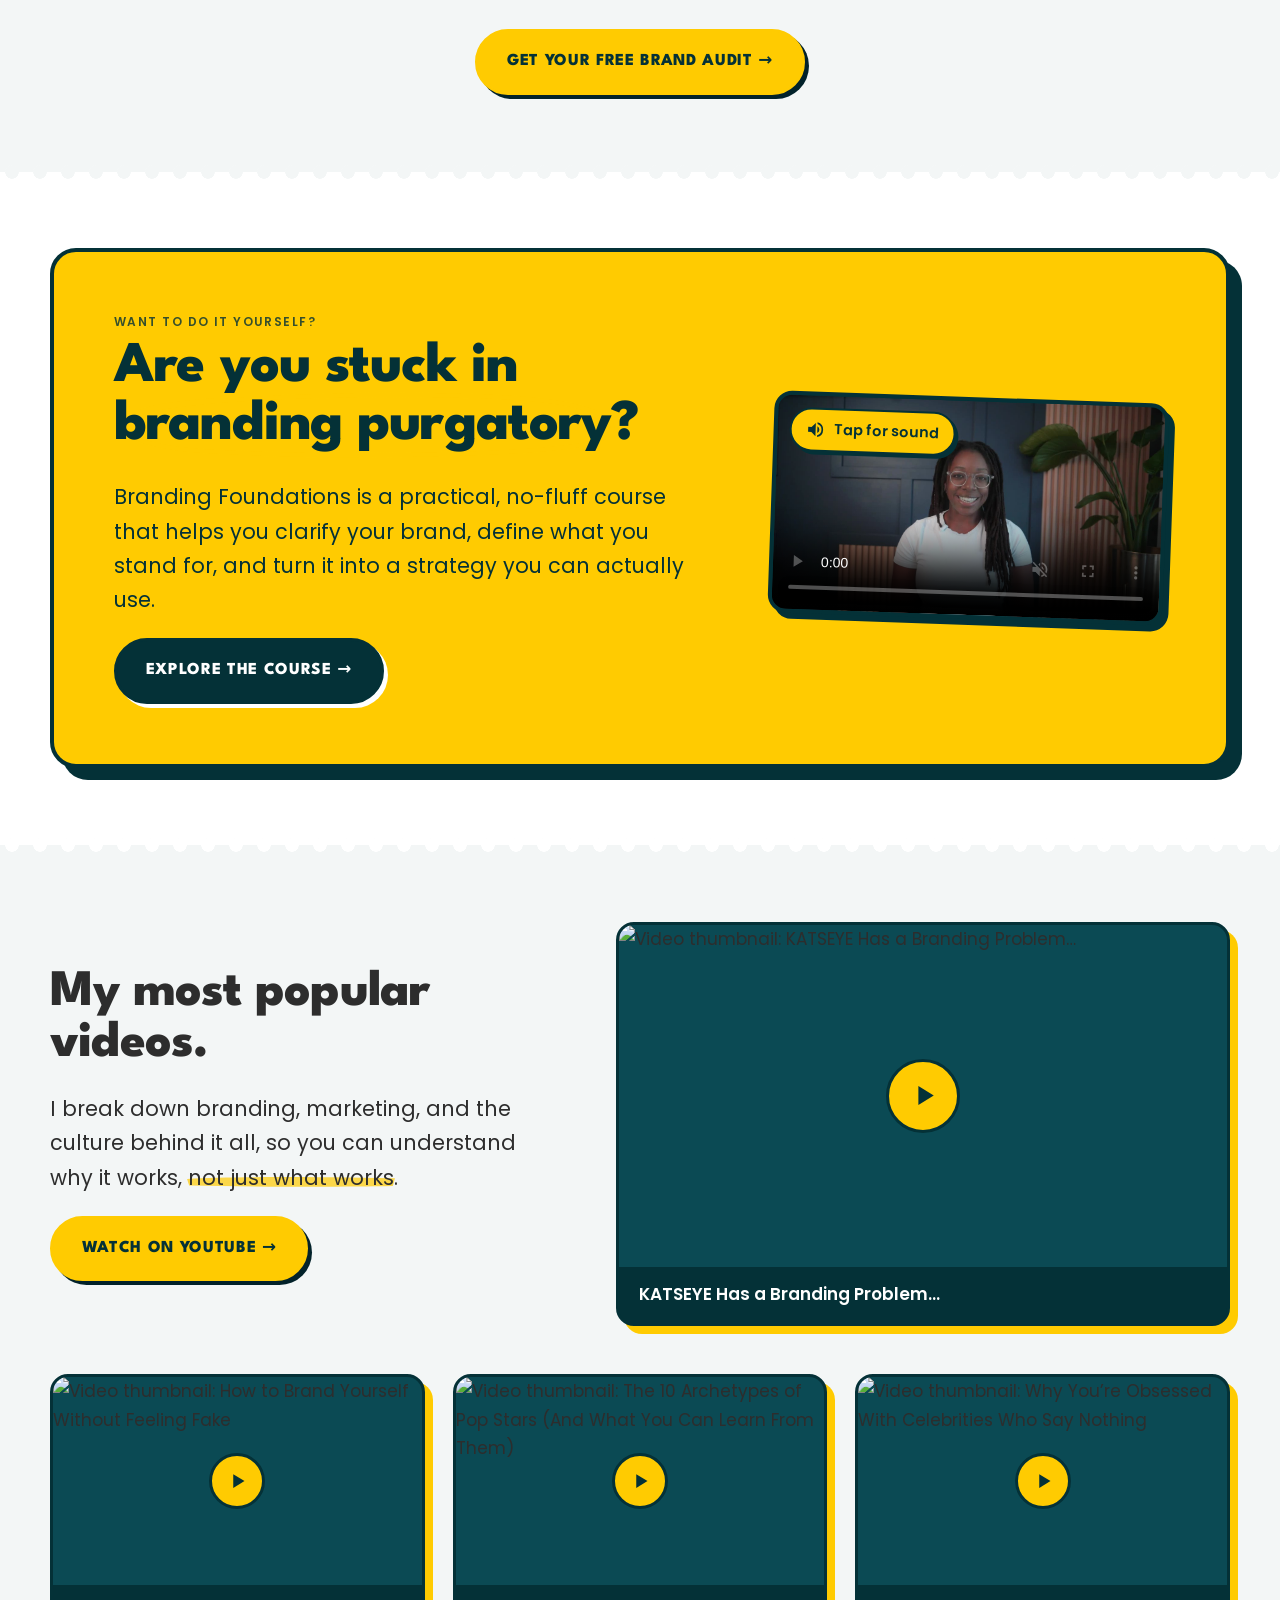
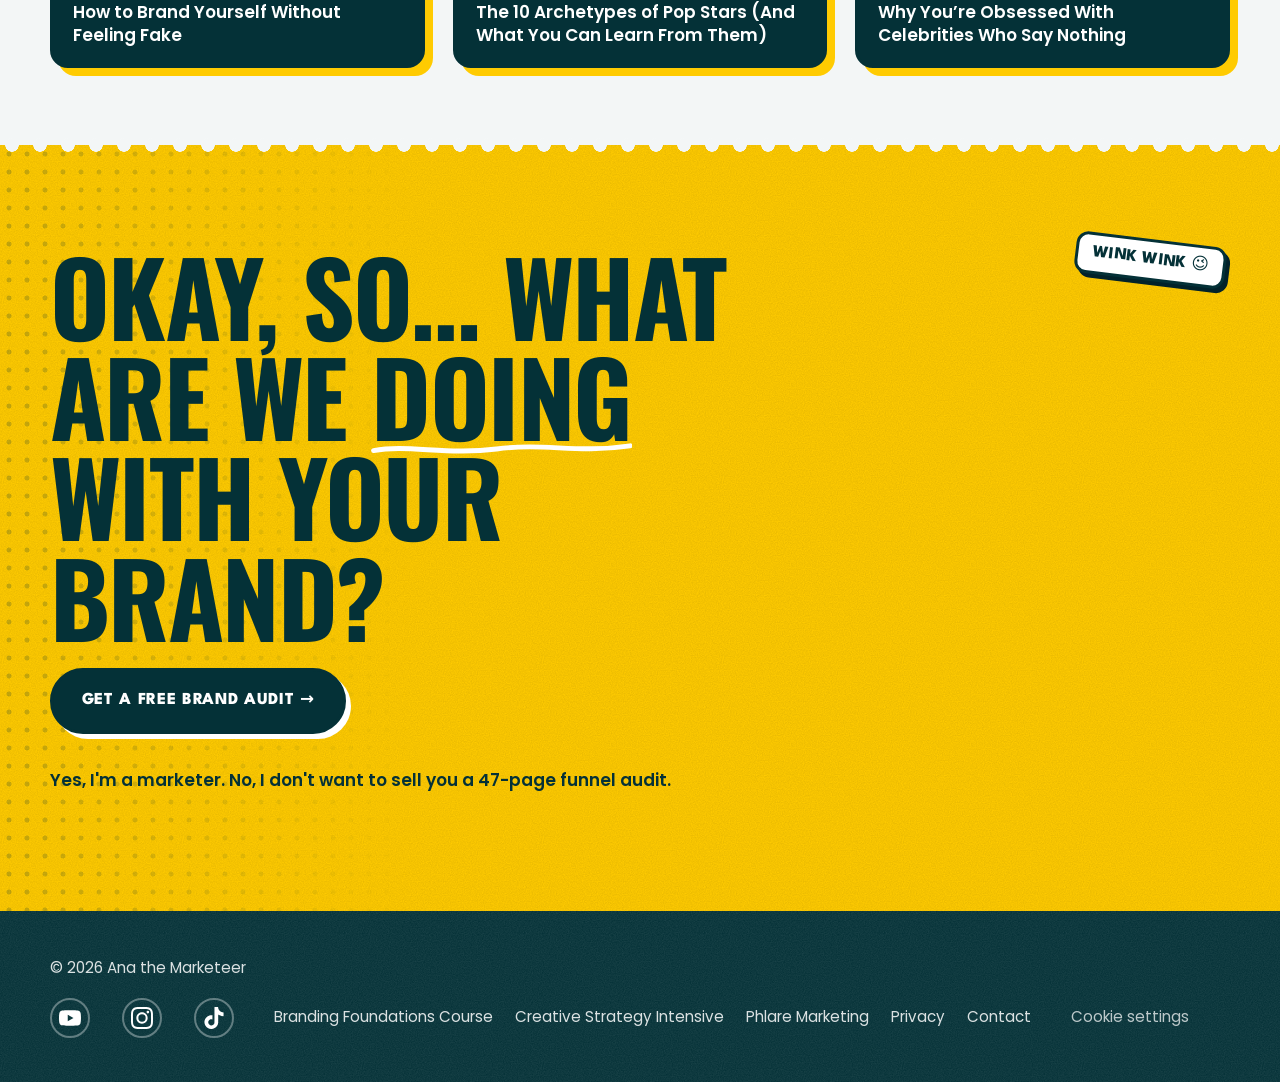
==== commit 1cb18809: "Creative Strategy: move outcomes section after 'What you'll walk away with' Co-Authored-By: Claude S" ====
--- a/index.html
+++ b/index.html
@@ -28,8 +28,8 @@
   <link rel="preconnect" href="https://fonts.googleapis.com">
   <link rel="preconnect" href="https://fonts.gstatic.com" crossorigin>
   <link href="https://fonts.googleapis.com/css2?family=League+Spartan:wght@500;700;800&family=Oswald:wght@500;700&family=Poppins:wght@400;500;600&display=swap" rel="stylesheet">
-  <link rel="stylesheet" href="styles.css?v=20261005r">
-  <link rel="stylesheet" href="texture.css?v=20261005r">
+  <link rel="stylesheet" href="styles.css?v=20261005s">
+  <link rel="stylesheet" href="texture.css?v=20261005s">
   <script type="application/ld+json">{"@context":"https://schema.org","@graph":[{"@type":"WebSite","@id":"https://anathemarketeer.com/#website","url":"https://anathemarketeer.com/","name":"Ana the Marketeer","description":"Brand strategy, consulting and education through a pop culture lens.","publisher":{"@id":"https://anathemarketeer.com/#ana"}},{"@type":"Person","@id":"https://anathemarketeer.com/#ana","name":"Ana the Marketeer","url":"https://anathemarketeer.com/","image":"https://anathemarketeer.com/ana-about.jpg","jobTitle":"Brand strategist and creator","description":"Brand strategist, creator and educator who breaks down branding and marketing through a pop culture lens.","sameAs":["https://www.youtube.com/@AnaTheMarketeer","https://www.instagram.com/anathemarketeer","https://www.tiktok.com/@anathemarketeer","https://phlare.ca"],"worksFor":{"@type":"Organization","name":"Phlare Marketing","url":"https://phlare.ca"}}]}</script>
 </head>
 <body>
@@ -343,7 +343,7 @@
 </div>
 
 <script>document.getElementById("year").textContent = new Date().getFullYear();</script>
-<script src="script.js?v=20261005r"></script>
-<script src="/analytics.js?v=20261005r"></script>
+<script src="script.js?v=20261005s"></script>
+<script src="/analytics.js?v=20261005s"></script>
 </body>
 </html>
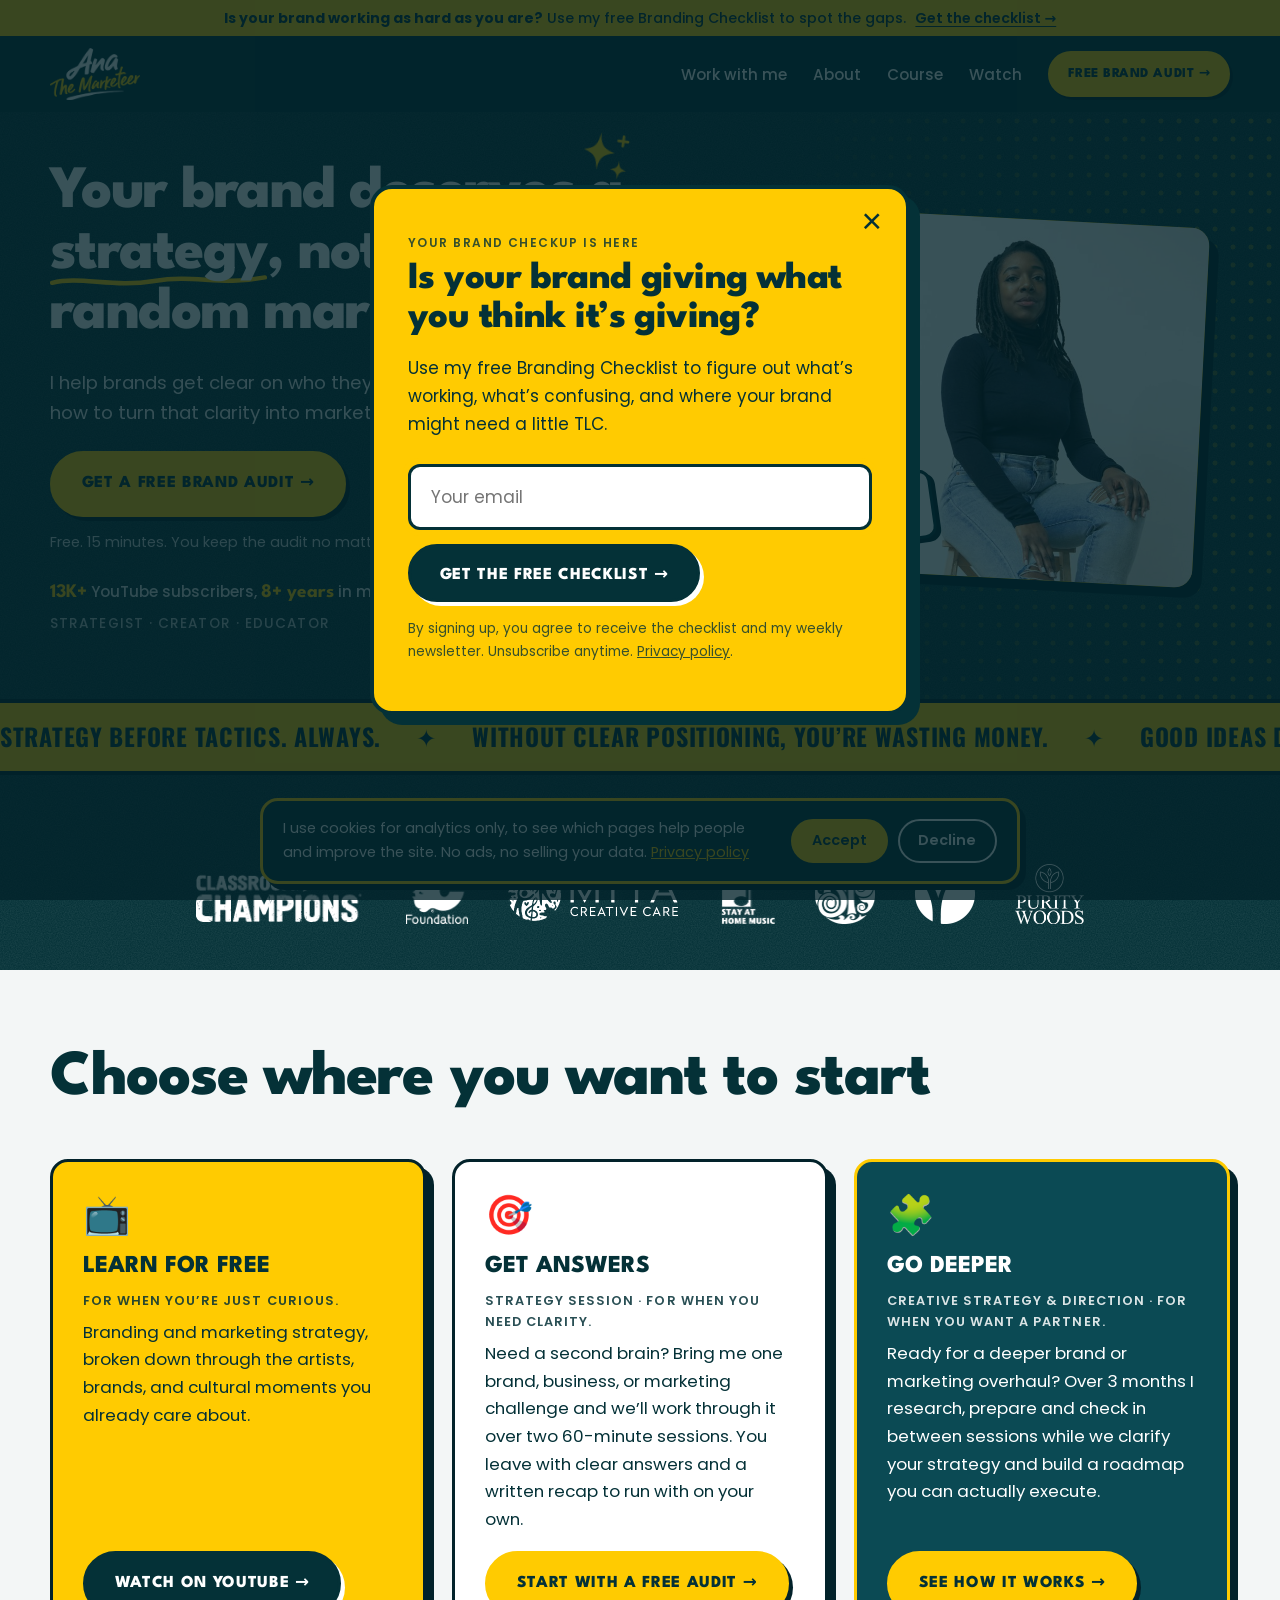
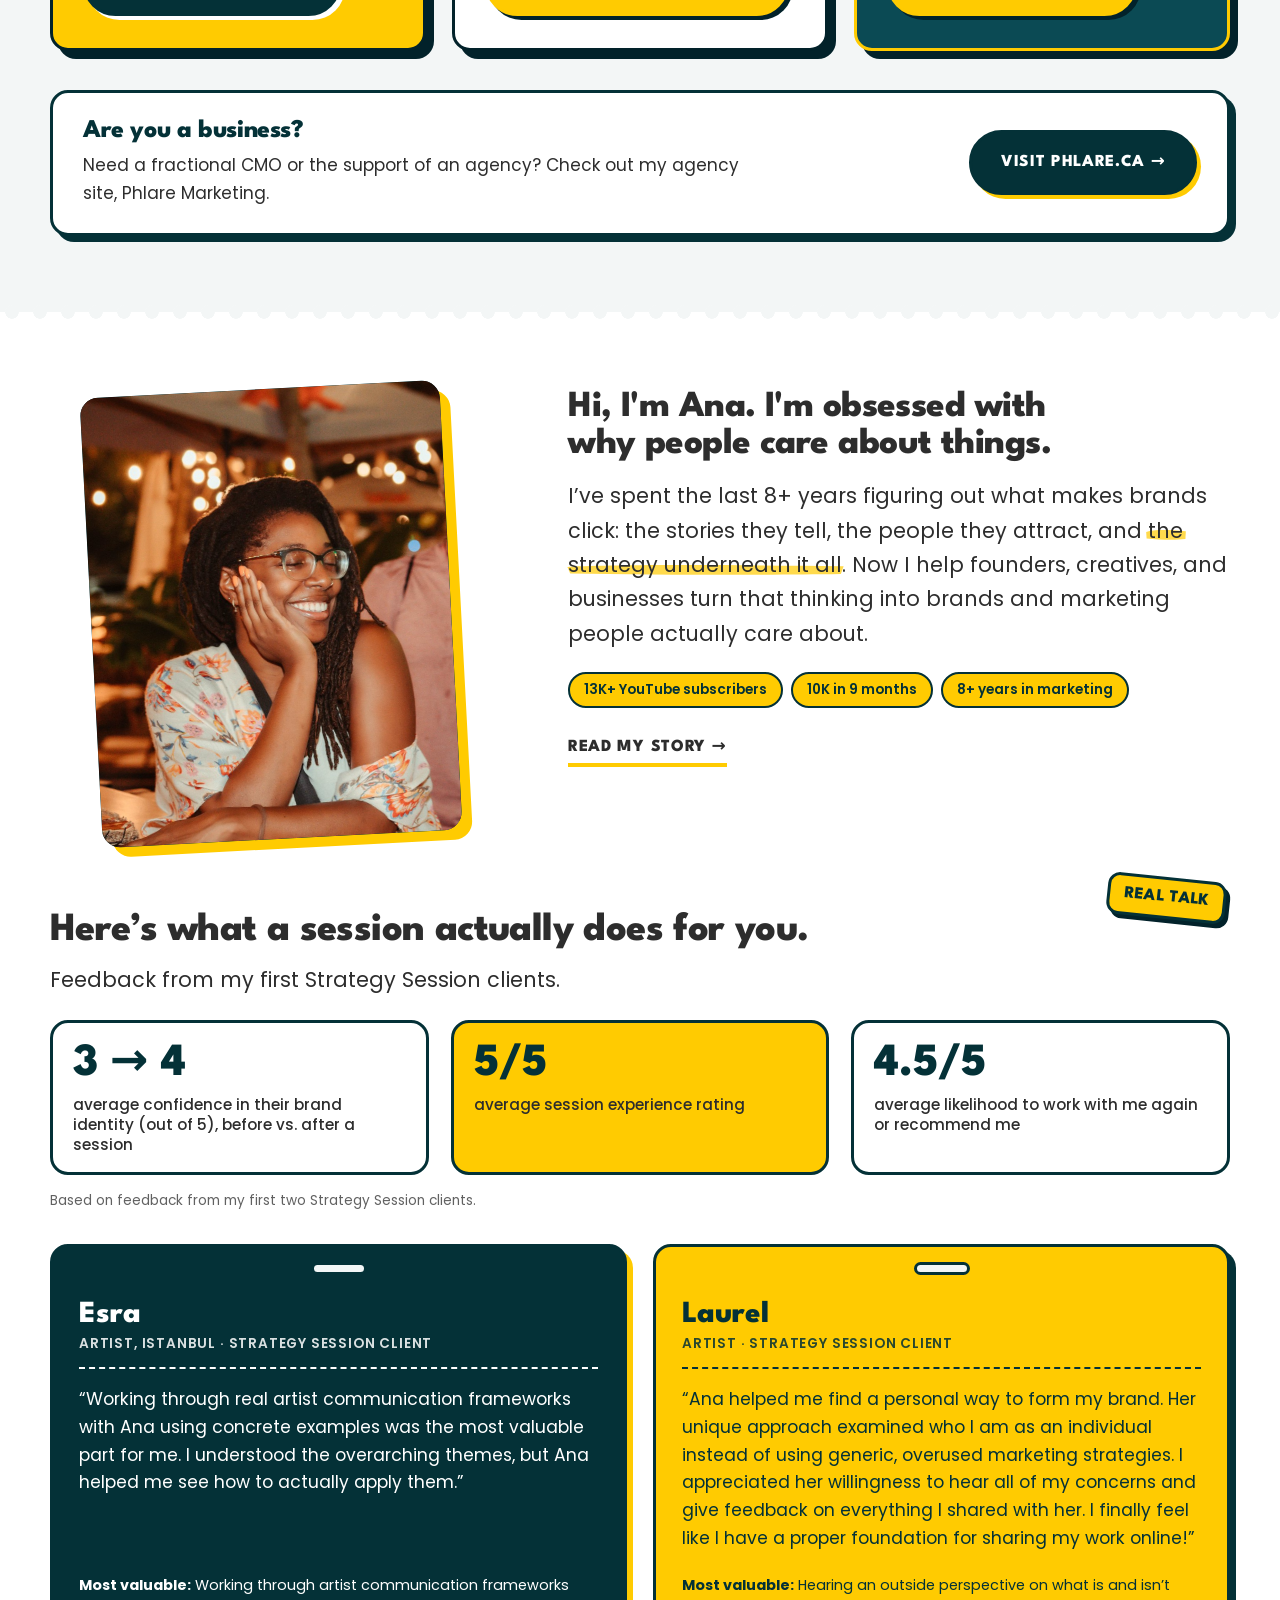
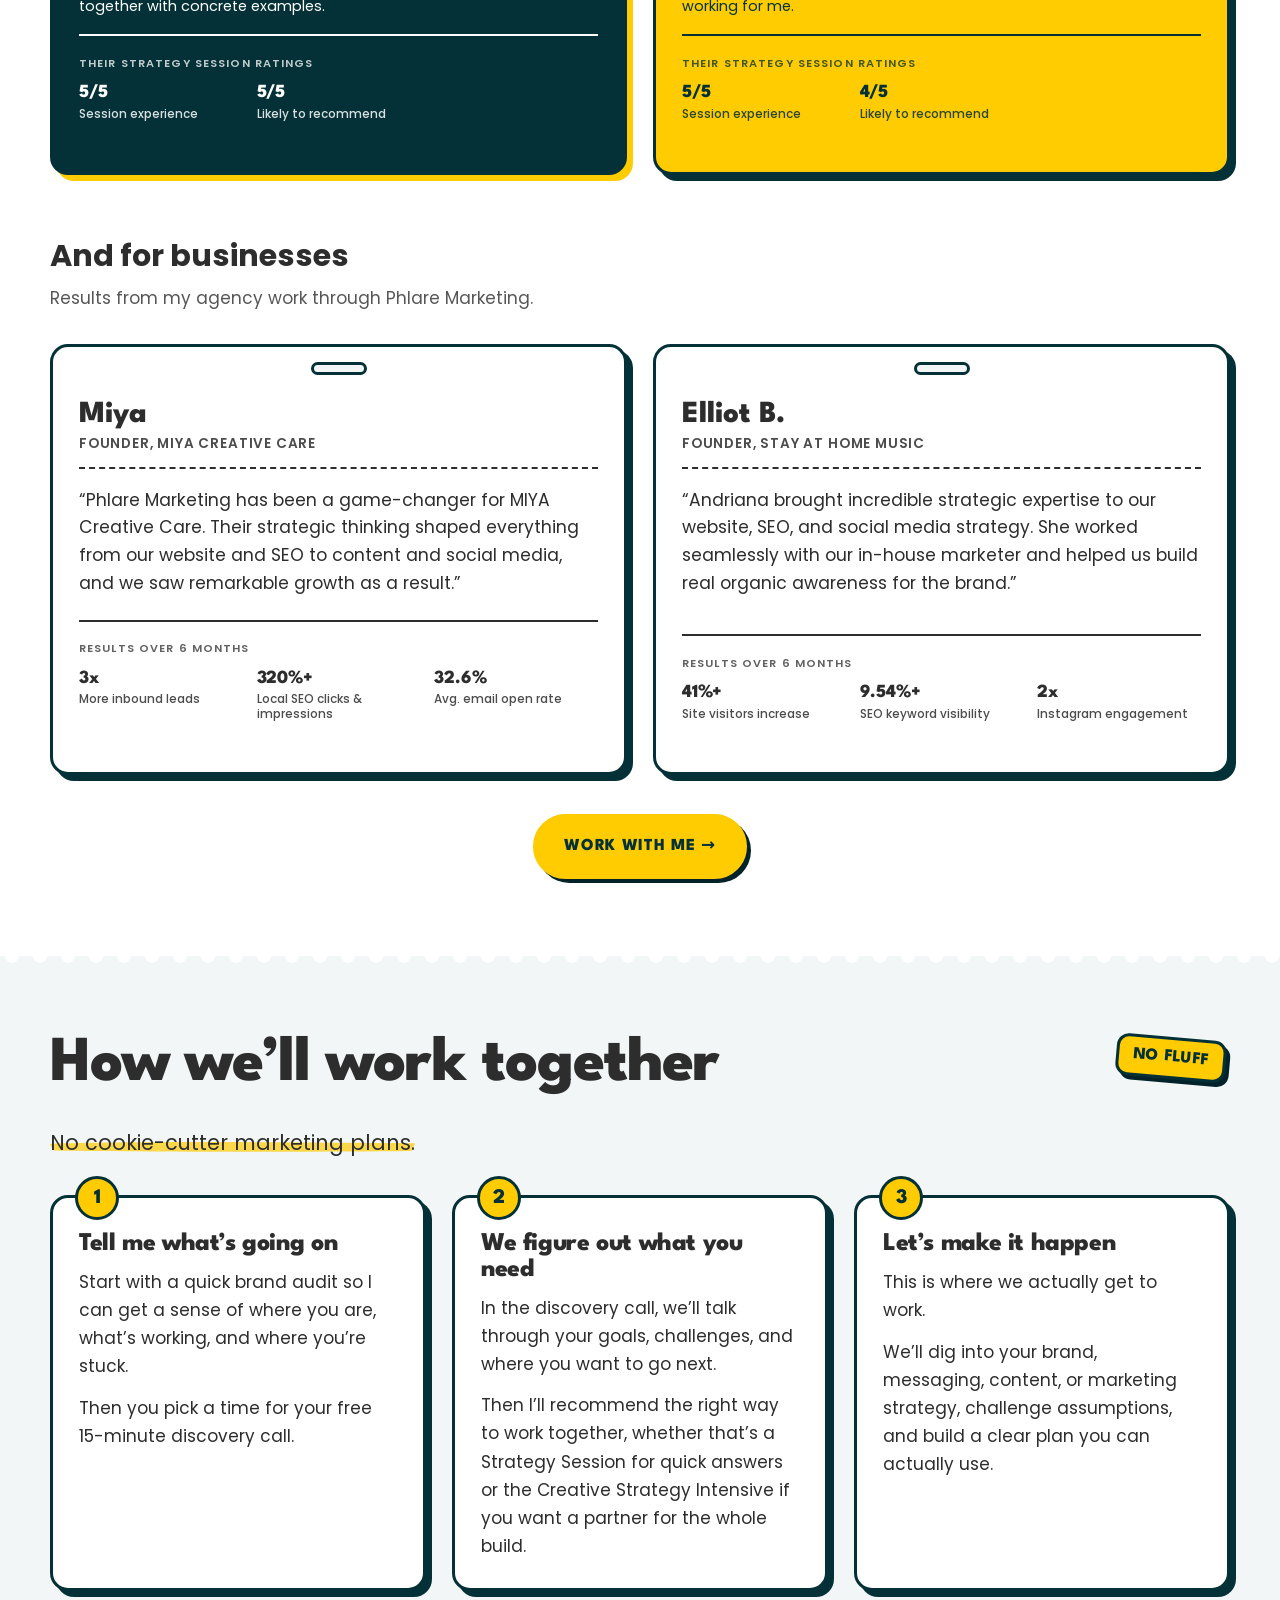
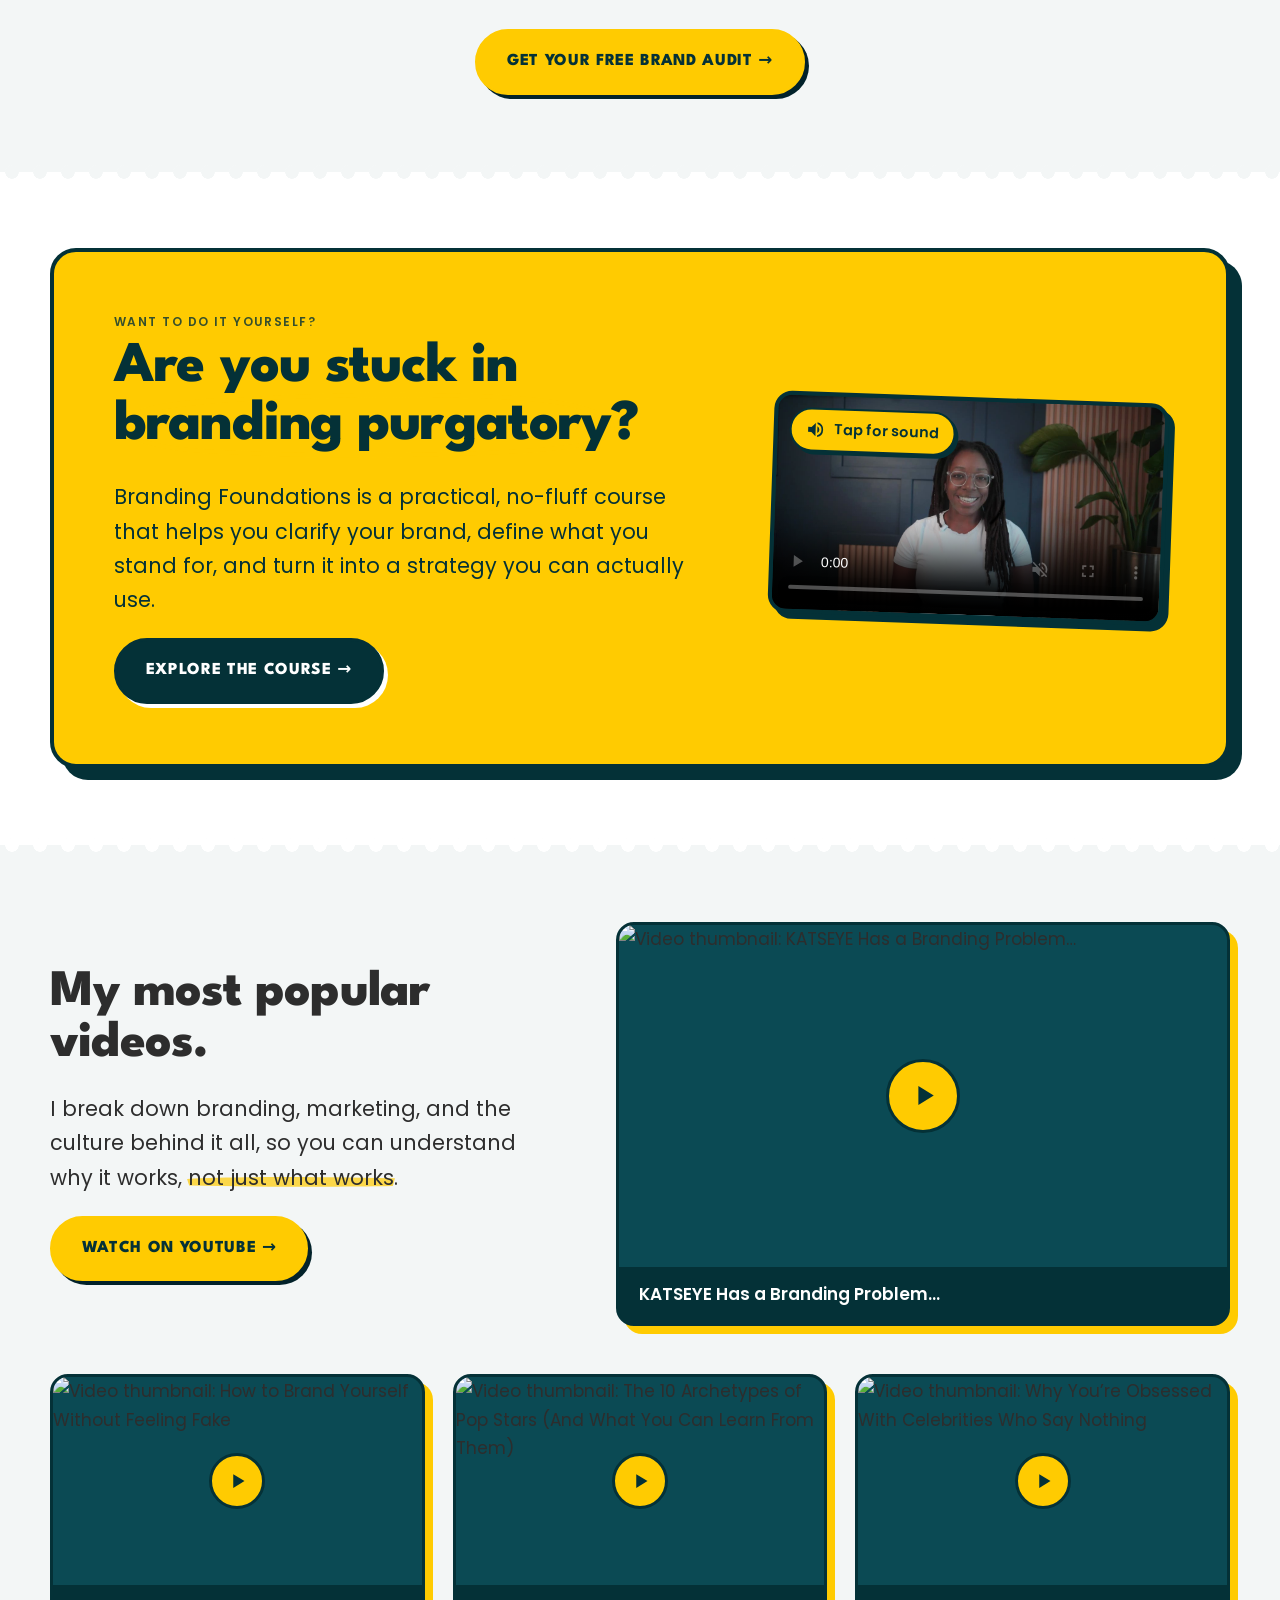
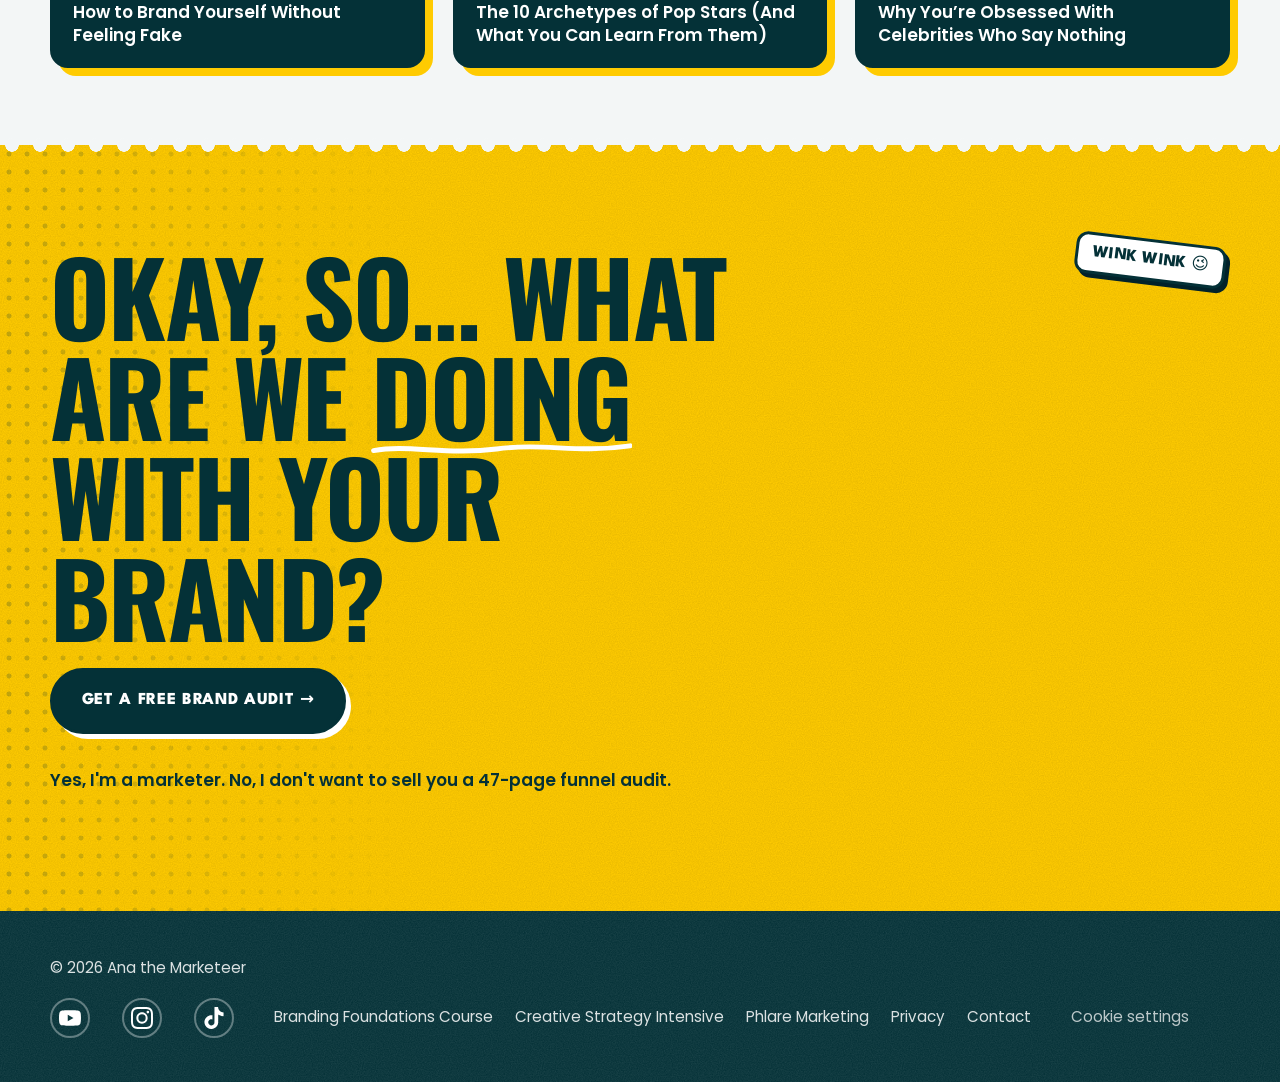
==== commit 0db5b2c7: "Creative Strategy outcomes: full-width lead, 'You start by' Co-Authored-By: Claude Sonnet 5.5 <norep" ====
--- a/index.html
+++ b/index.html
@@ -28,8 +28,8 @@
   <link rel="preconnect" href="https://fonts.googleapis.com">
   <link rel="preconnect" href="https://fonts.gstatic.com" crossorigin>
   <link href="https://fonts.googleapis.com/css2?family=League+Spartan:wght@500;700;800&family=Oswald:wght@500;700&family=Poppins:wght@400;500;600&display=swap" rel="stylesheet">
-  <link rel="stylesheet" href="styles.css?v=20261005s">
-  <link rel="stylesheet" href="texture.css?v=20261005s">
+  <link rel="stylesheet" href="styles.css?v=20261005t">
+  <link rel="stylesheet" href="texture.css?v=20261005t">
   <script type="application/ld+json">{"@context":"https://schema.org","@graph":[{"@type":"WebSite","@id":"https://anathemarketeer.com/#website","url":"https://anathemarketeer.com/","name":"Ana the Marketeer","description":"Brand strategy, consulting and education through a pop culture lens.","publisher":{"@id":"https://anathemarketeer.com/#ana"}},{"@type":"Person","@id":"https://anathemarketeer.com/#ana","name":"Ana the Marketeer","url":"https://anathemarketeer.com/","image":"https://anathemarketeer.com/ana-about.jpg","jobTitle":"Brand strategist and creator","description":"Brand strategist, creator and educator who breaks down branding and marketing through a pop culture lens.","sameAs":["https://www.youtube.com/@AnaTheMarketeer","https://www.instagram.com/anathemarketeer","https://www.tiktok.com/@anathemarketeer","https://phlare.ca"],"worksFor":{"@type":"Organization","name":"Phlare Marketing","url":"https://phlare.ca"}}]}</script>
 </head>
 <body>
@@ -343,7 +343,7 @@
 </div>
 
 <script>document.getElementById("year").textContent = new Date().getFullYear();</script>
-<script src="script.js?v=20261005s"></script>
-<script src="/analytics.js?v=20261005s"></script>
+<script src="script.js?v=20261005t"></script>
+<script src="/analytics.js?v=20261005t"></script>
 </body>
 </html>
--- a/styles.css
+++ b/styles.css
@@ -1064,3 +1064,5 @@
 .oc-note { margin-top: 1.8rem; text-align: center; max-width: none; font-weight: 600; }
 @media (max-width: 900px) { .oc-grid { grid-template-columns: repeat(2, minmax(0,1fr)); } }
 @media (max-width: 600px) { .oc-grid { grid-template-columns: 1fr; } }
+
+.cs-outcomes .lead.lead--full { max-width: none; }
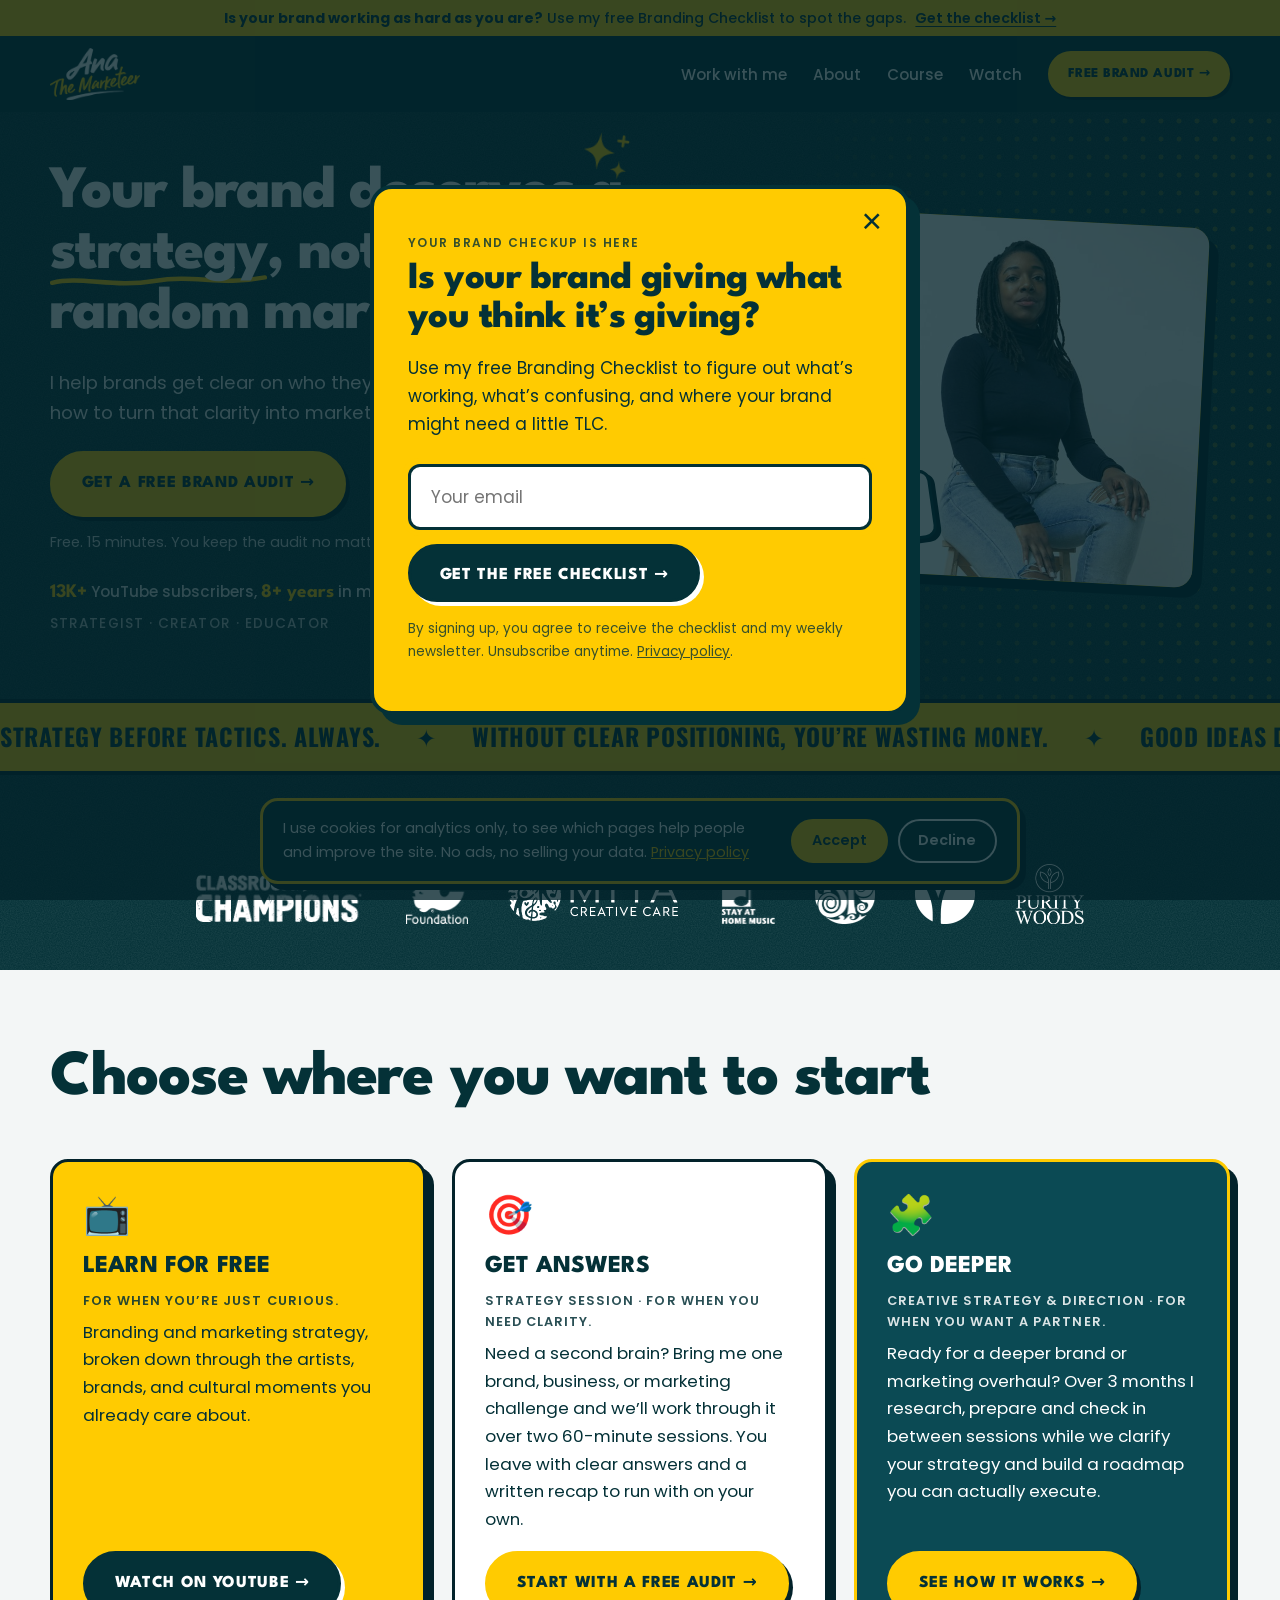
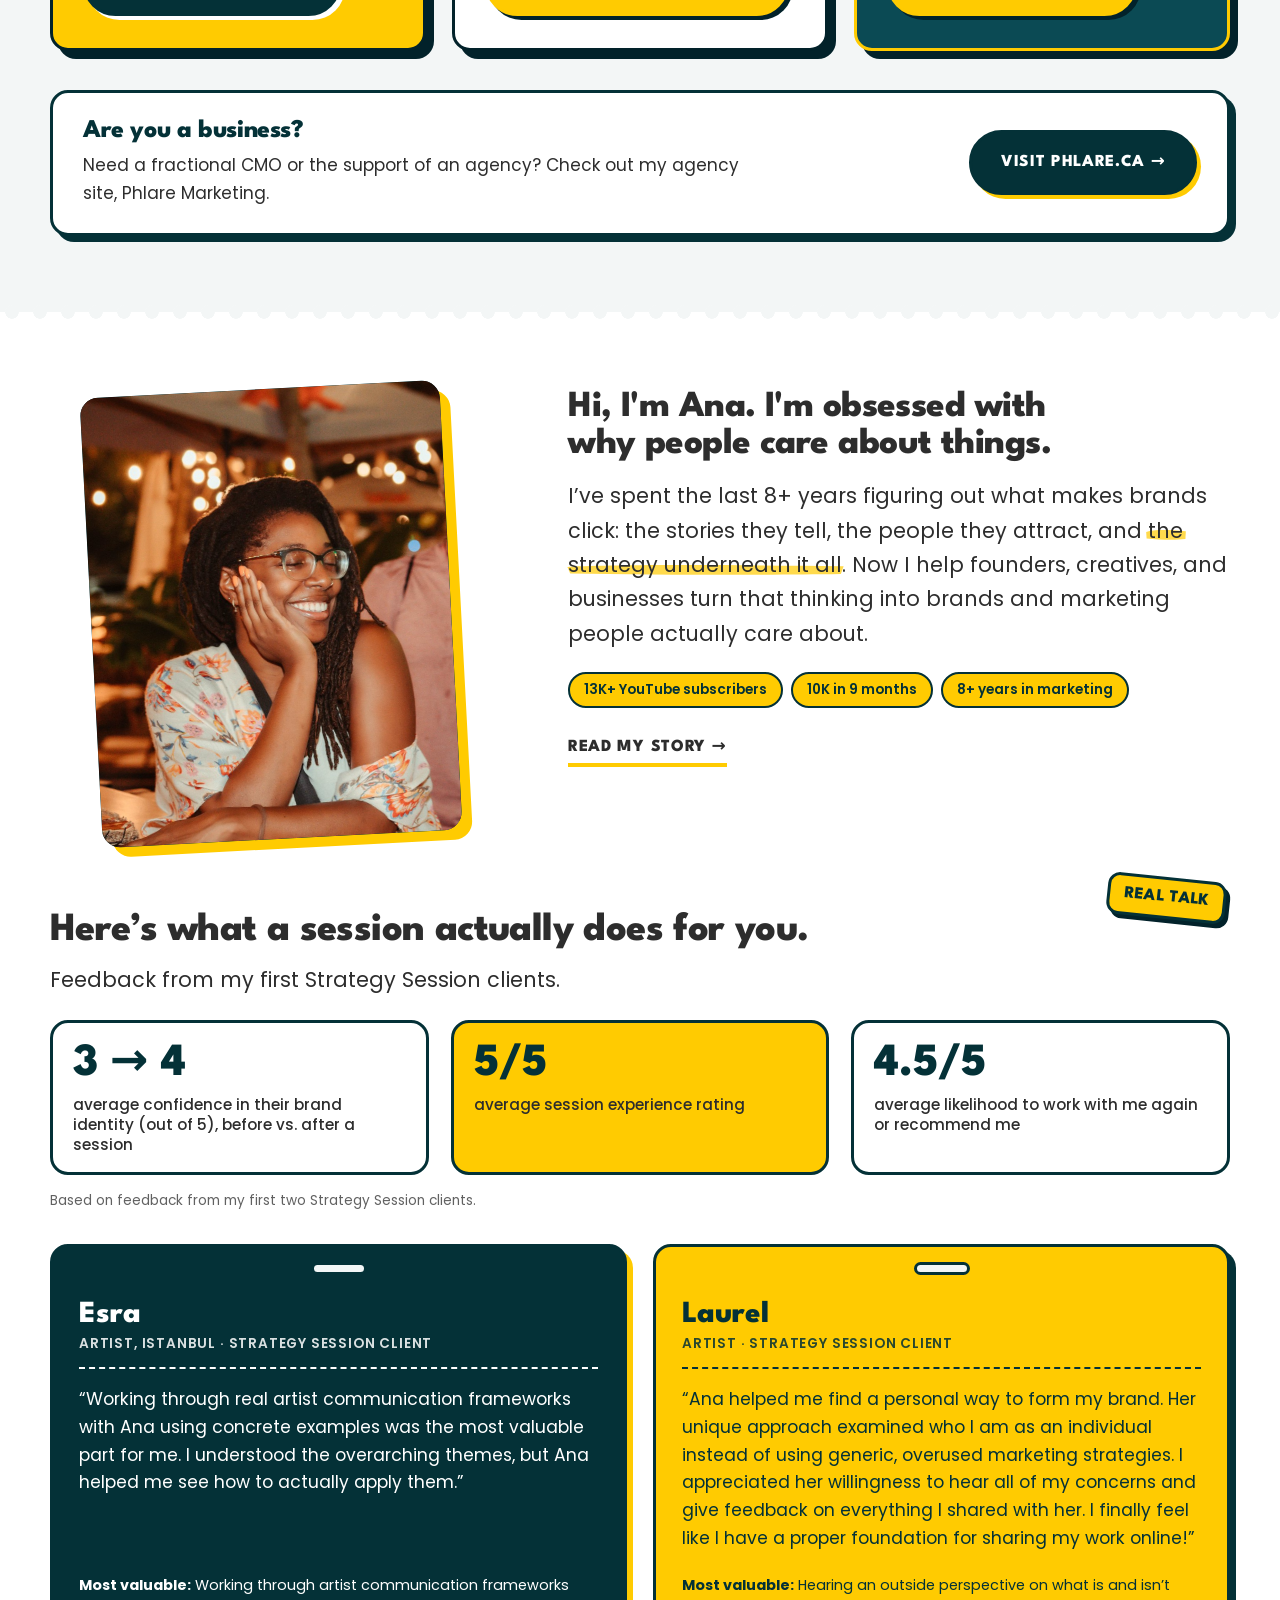
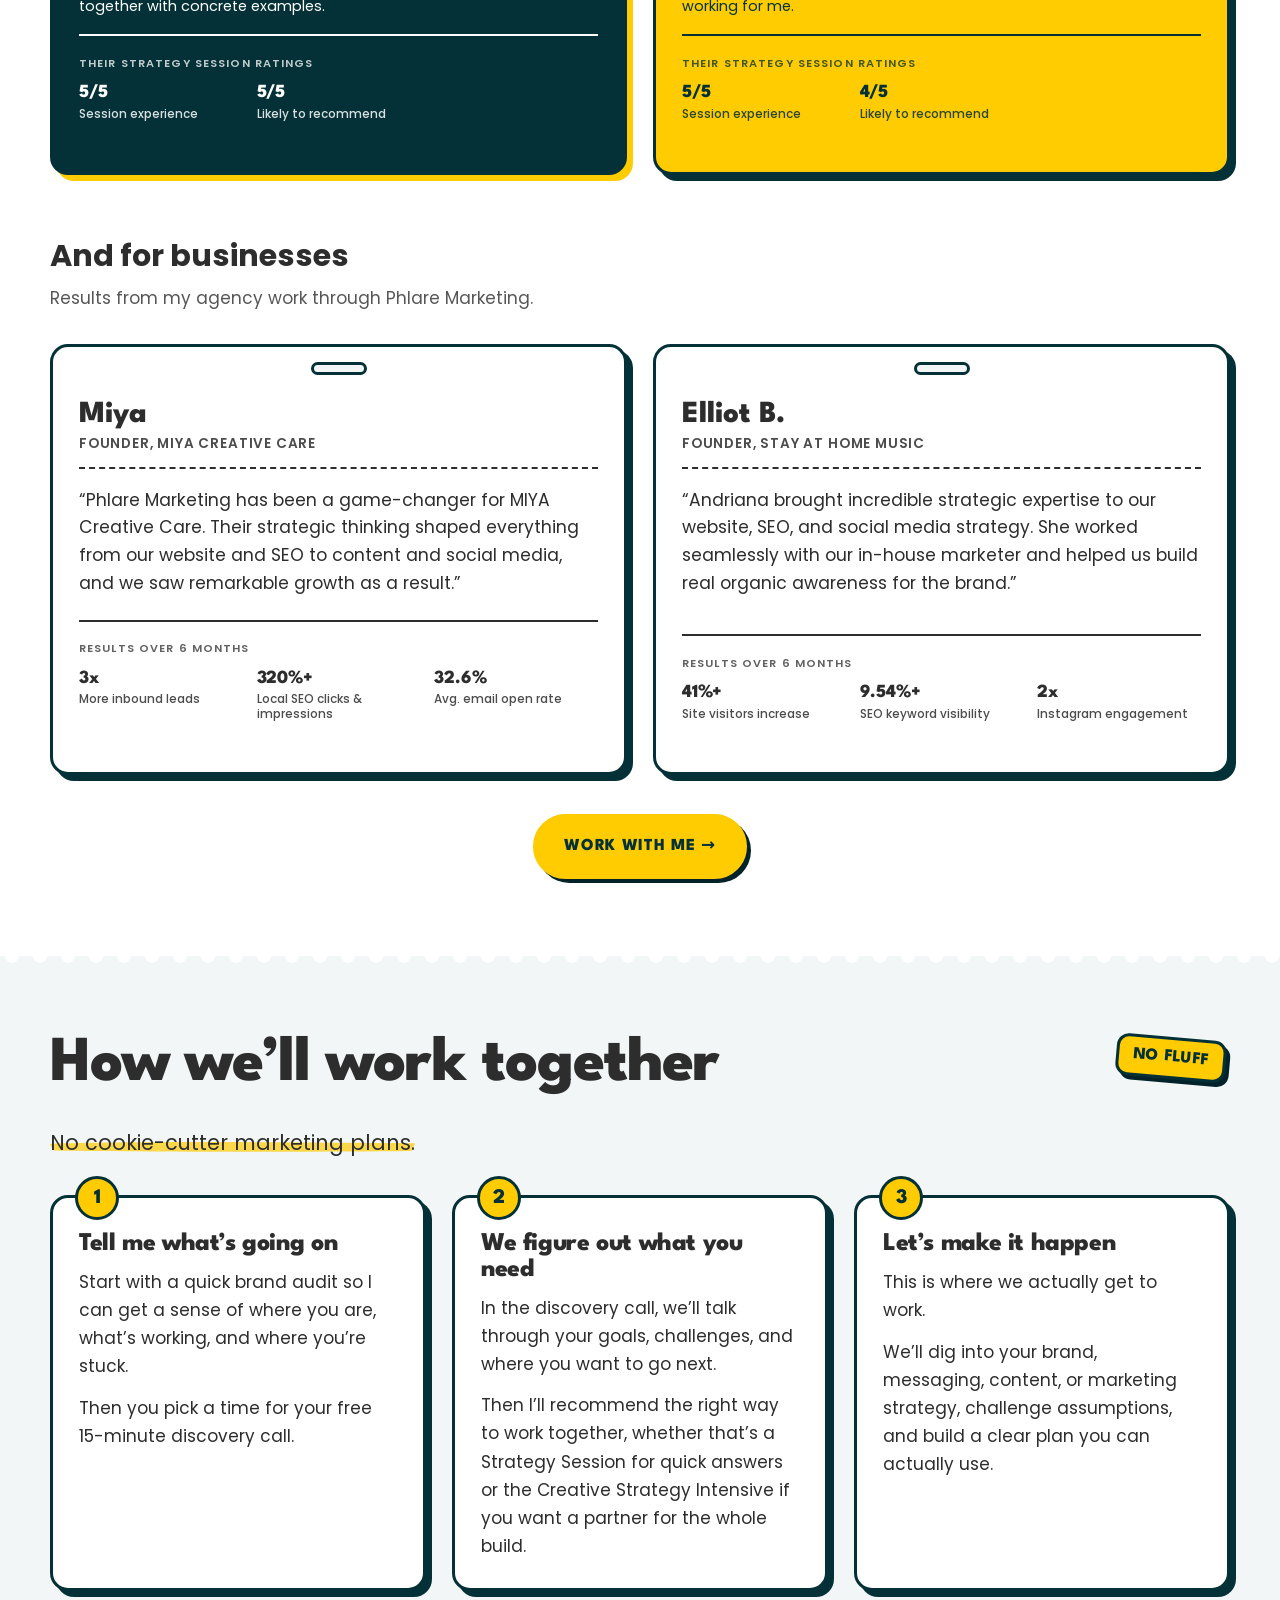
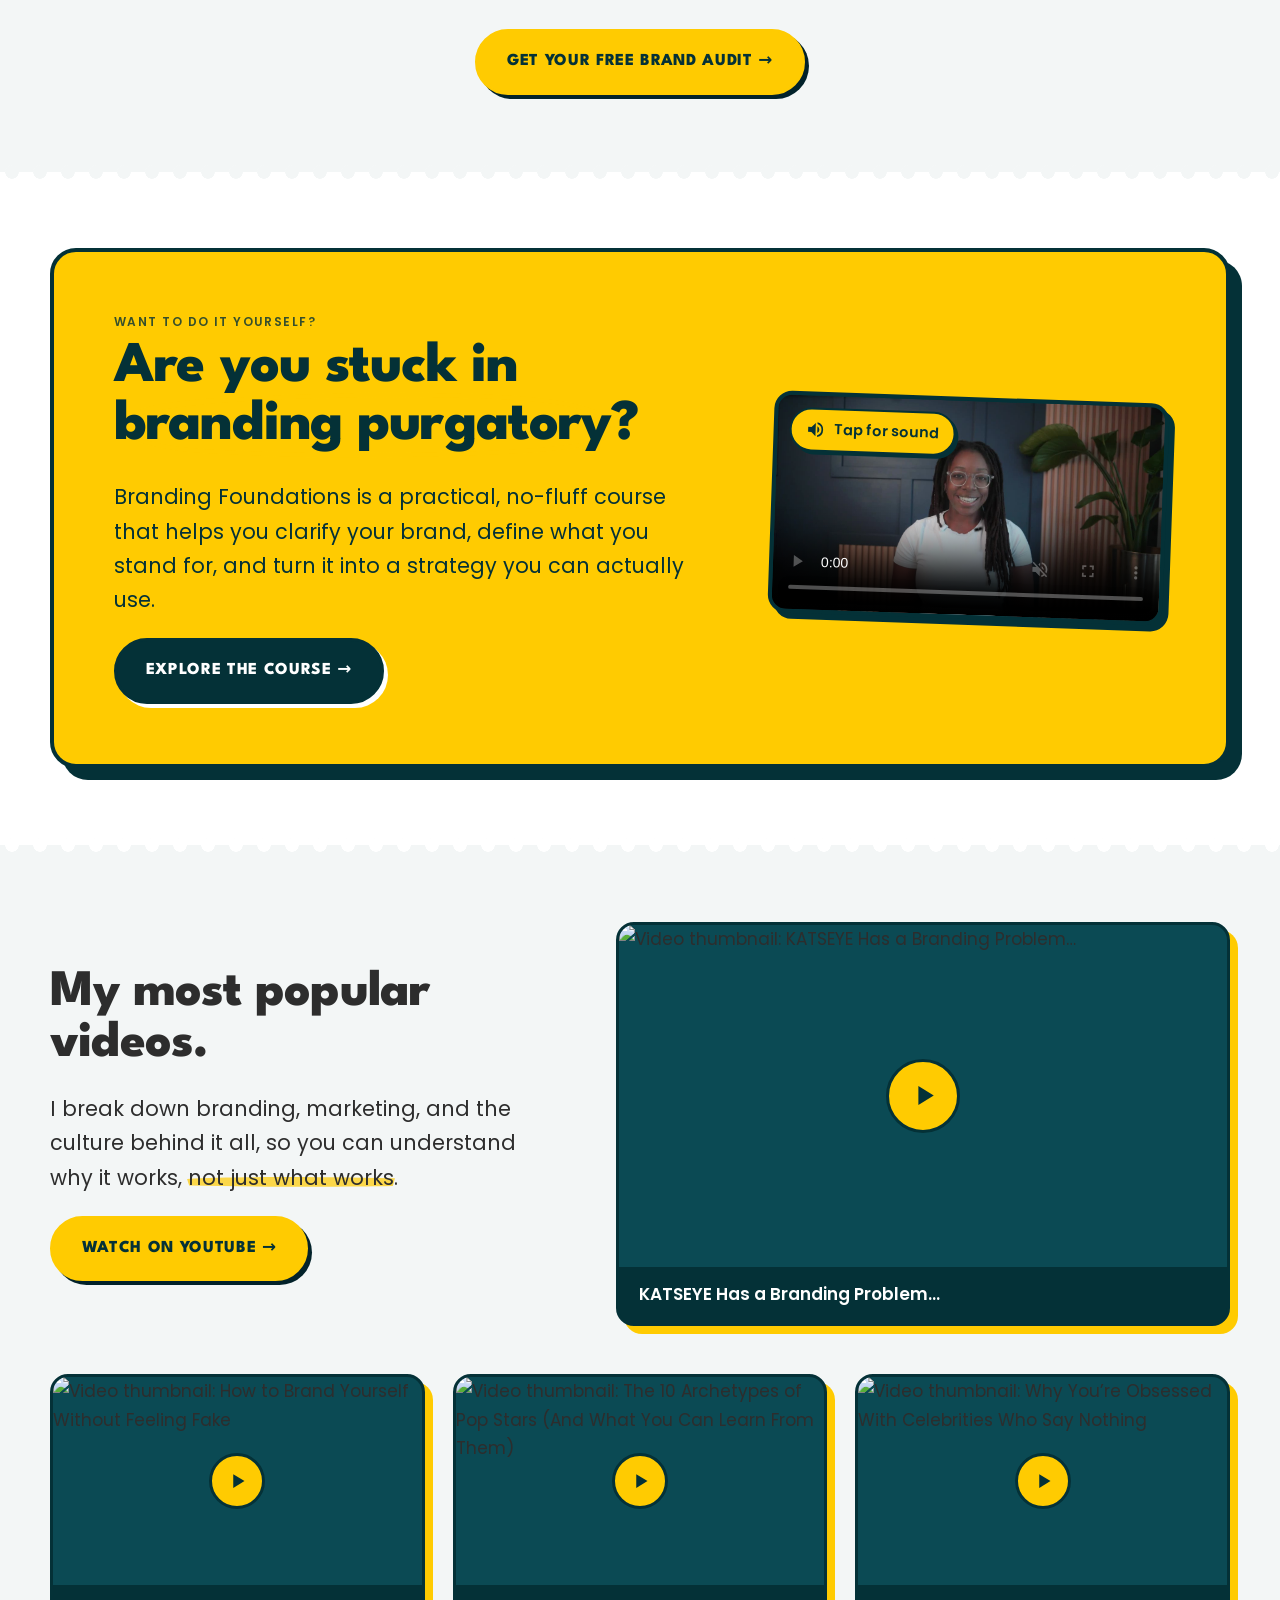
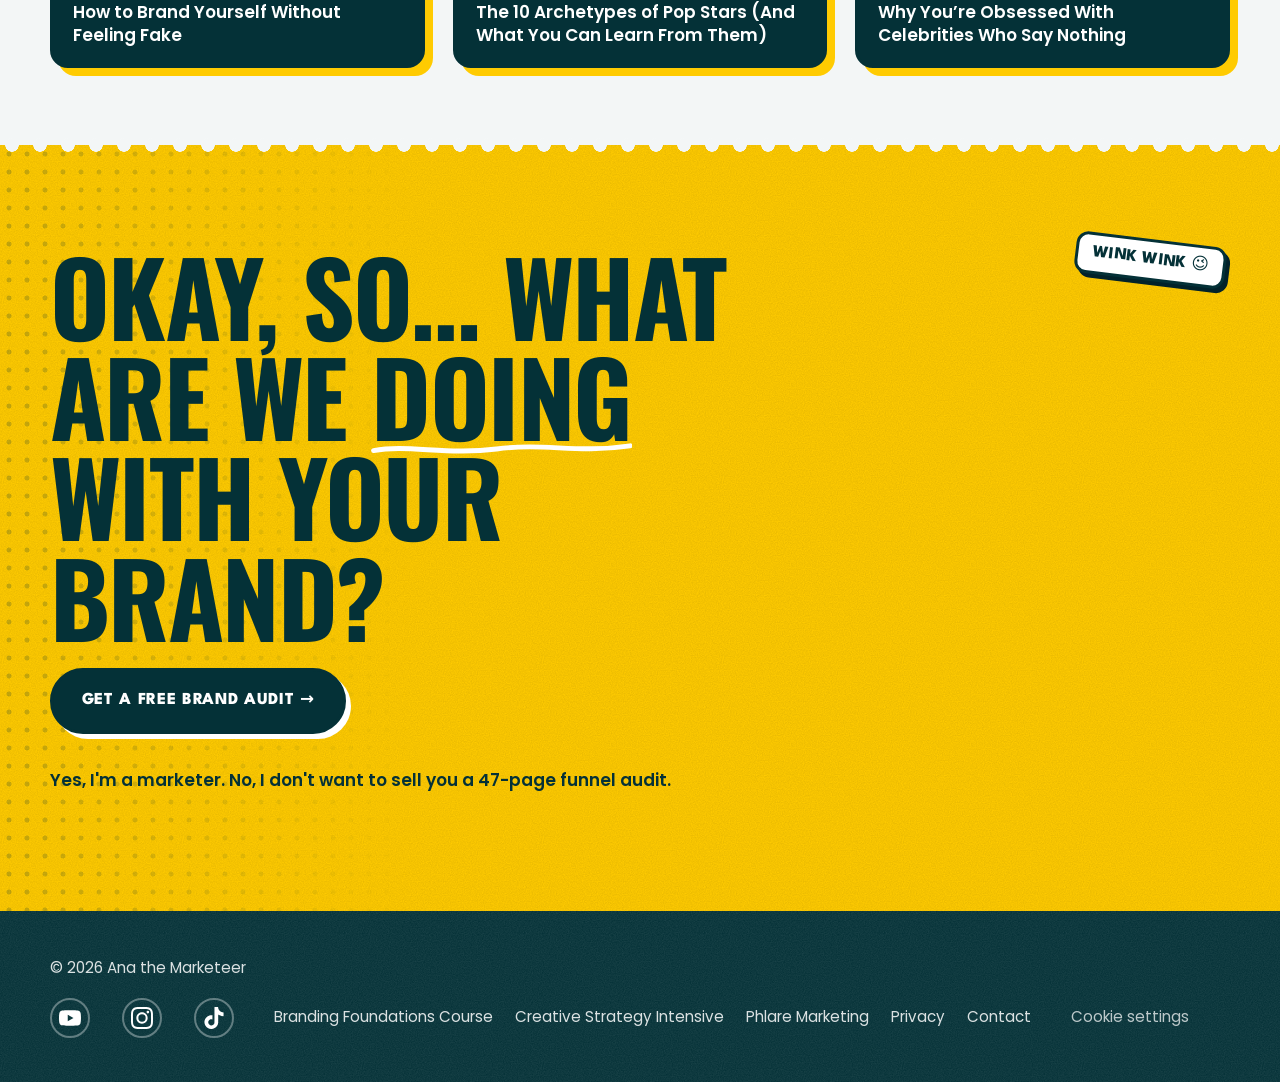
==== commit fec195aa: "Creative Strategy: remove come-in/leave-with, add path to day 90 Co-Authored-By: Claude Sonnet 5.5 <" ====
--- a/index.html
+++ b/index.html
@@ -28,8 +28,8 @@
   <link rel="preconnect" href="https://fonts.googleapis.com">
   <link rel="preconnect" href="https://fonts.gstatic.com" crossorigin>
   <link href="https://fonts.googleapis.com/css2?family=League+Spartan:wght@500;700;800&family=Oswald:wght@500;700&family=Poppins:wght@400;500;600&display=swap" rel="stylesheet">
-  <link rel="stylesheet" href="styles.css?v=20261005t">
-  <link rel="stylesheet" href="texture.css?v=20261005t">
+  <link rel="stylesheet" href="styles.css?v=20261005v">
+  <link rel="stylesheet" href="texture.css?v=20261005v">
   <script type="application/ld+json">{"@context":"https://schema.org","@graph":[{"@type":"WebSite","@id":"https://anathemarketeer.com/#website","url":"https://anathemarketeer.com/","name":"Ana the Marketeer","description":"Brand strategy, consulting and education through a pop culture lens.","publisher":{"@id":"https://anathemarketeer.com/#ana"}},{"@type":"Person","@id":"https://anathemarketeer.com/#ana","name":"Ana the Marketeer","url":"https://anathemarketeer.com/","image":"https://anathemarketeer.com/ana-about.jpg","jobTitle":"Brand strategist and creator","description":"Brand strategist, creator and educator who breaks down branding and marketing through a pop culture lens.","sameAs":["https://www.youtube.com/@AnaTheMarketeer","https://www.instagram.com/anathemarketeer","https://www.tiktok.com/@anathemarketeer","https://phlare.ca"],"worksFor":{"@type":"Organization","name":"Phlare Marketing","url":"https://phlare.ca"}}]}</script>
 </head>
 <body>
@@ -343,7 +343,7 @@
 </div>
 
 <script>document.getElementById("year").textContent = new Date().getFullYear();</script>
-<script src="script.js?v=20261005t"></script>
-<script src="/analytics.js?v=20261005t"></script>
+<script src="script.js?v=20261005v"></script>
+<script src="/analytics.js?v=20261005v"></script>
 </body>
 </html>
--- a/styles.css
+++ b/styles.css
@@ -1066,3 +1066,11 @@
 @media (max-width: 600px) { .oc-grid { grid-template-columns: 1fr; } }
 
 .cs-outcomes .lead.lead--full { max-width: none; }
+
+.oc-path-h { margin: 3rem 0 1.2rem; text-align: center; text-transform: uppercase; }
+.oc-path { list-style: none; margin: 0; padding: 0; display: grid; grid-template-columns: repeat(4, minmax(0,1fr)); gap: 20px; counter-reset: s; }
+.oc-path li { position: relative; padding: 18px 16px 16px; background: var(--azure); color: var(--white); border-radius: var(--radius); }
+.oc-path li strong { display: block; font-family: var(--head); font-weight: 800; text-transform: uppercase; font-size: 1.1rem; color: var(--yellow); margin-bottom: .35rem; }
+.oc-path li span { display: block; font-size: .95rem; line-height: 1.45; }
+@media (max-width: 900px) { .oc-path { grid-template-columns: repeat(2, minmax(0,1fr)); } }
+@media (max-width: 600px) { .oc-path { grid-template-columns: 1fr; } }
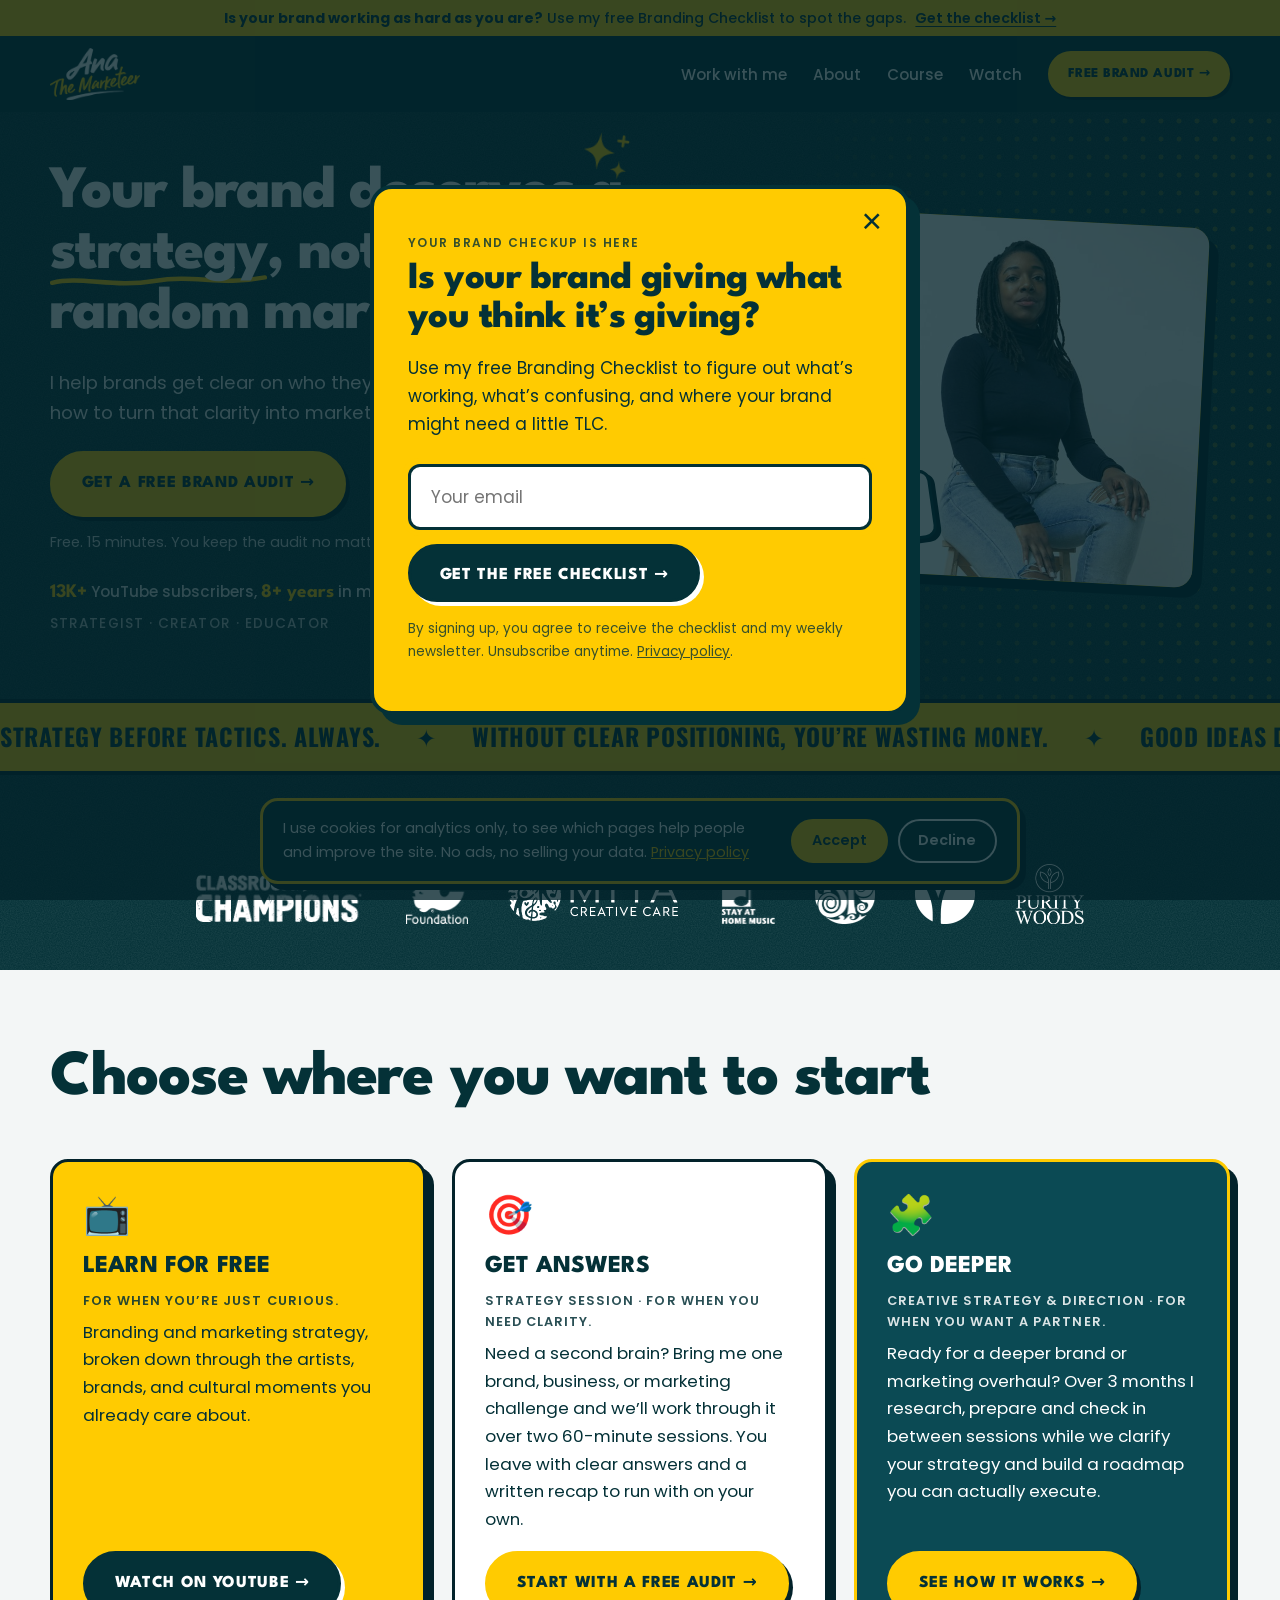
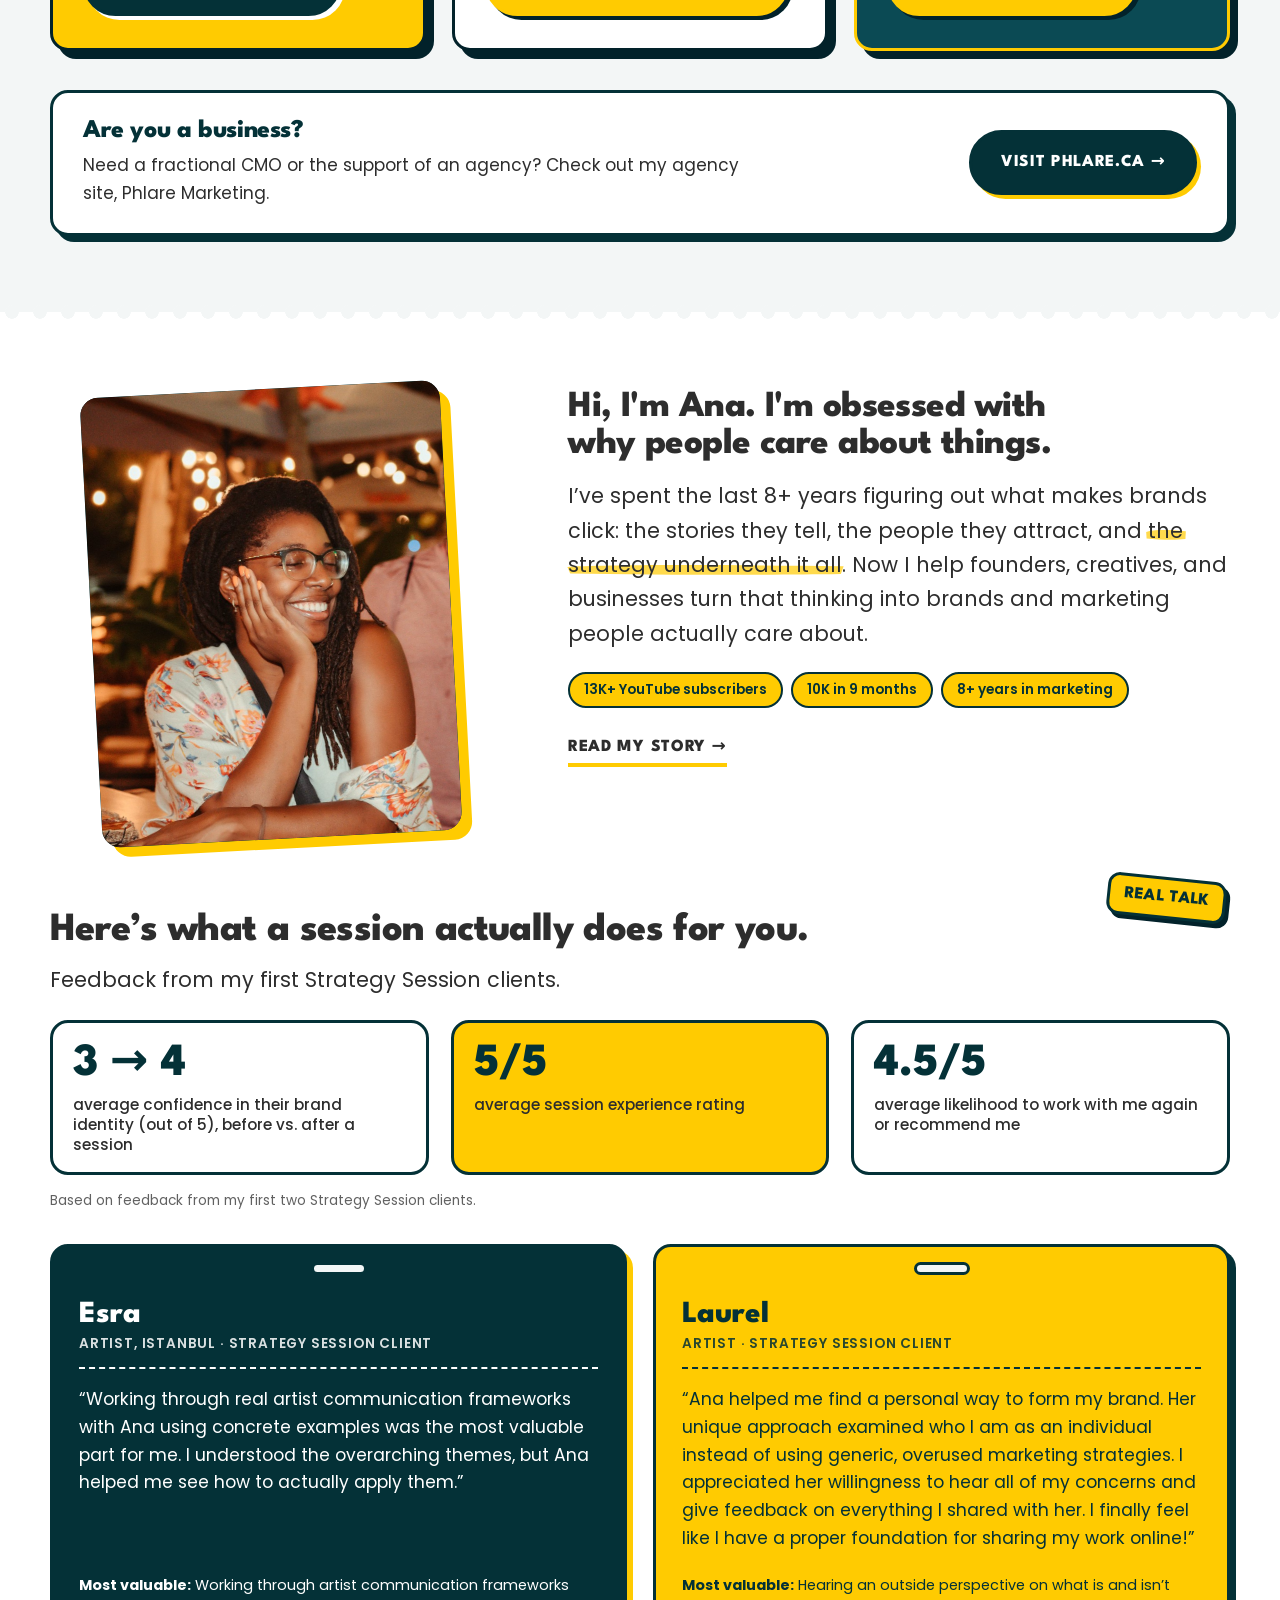
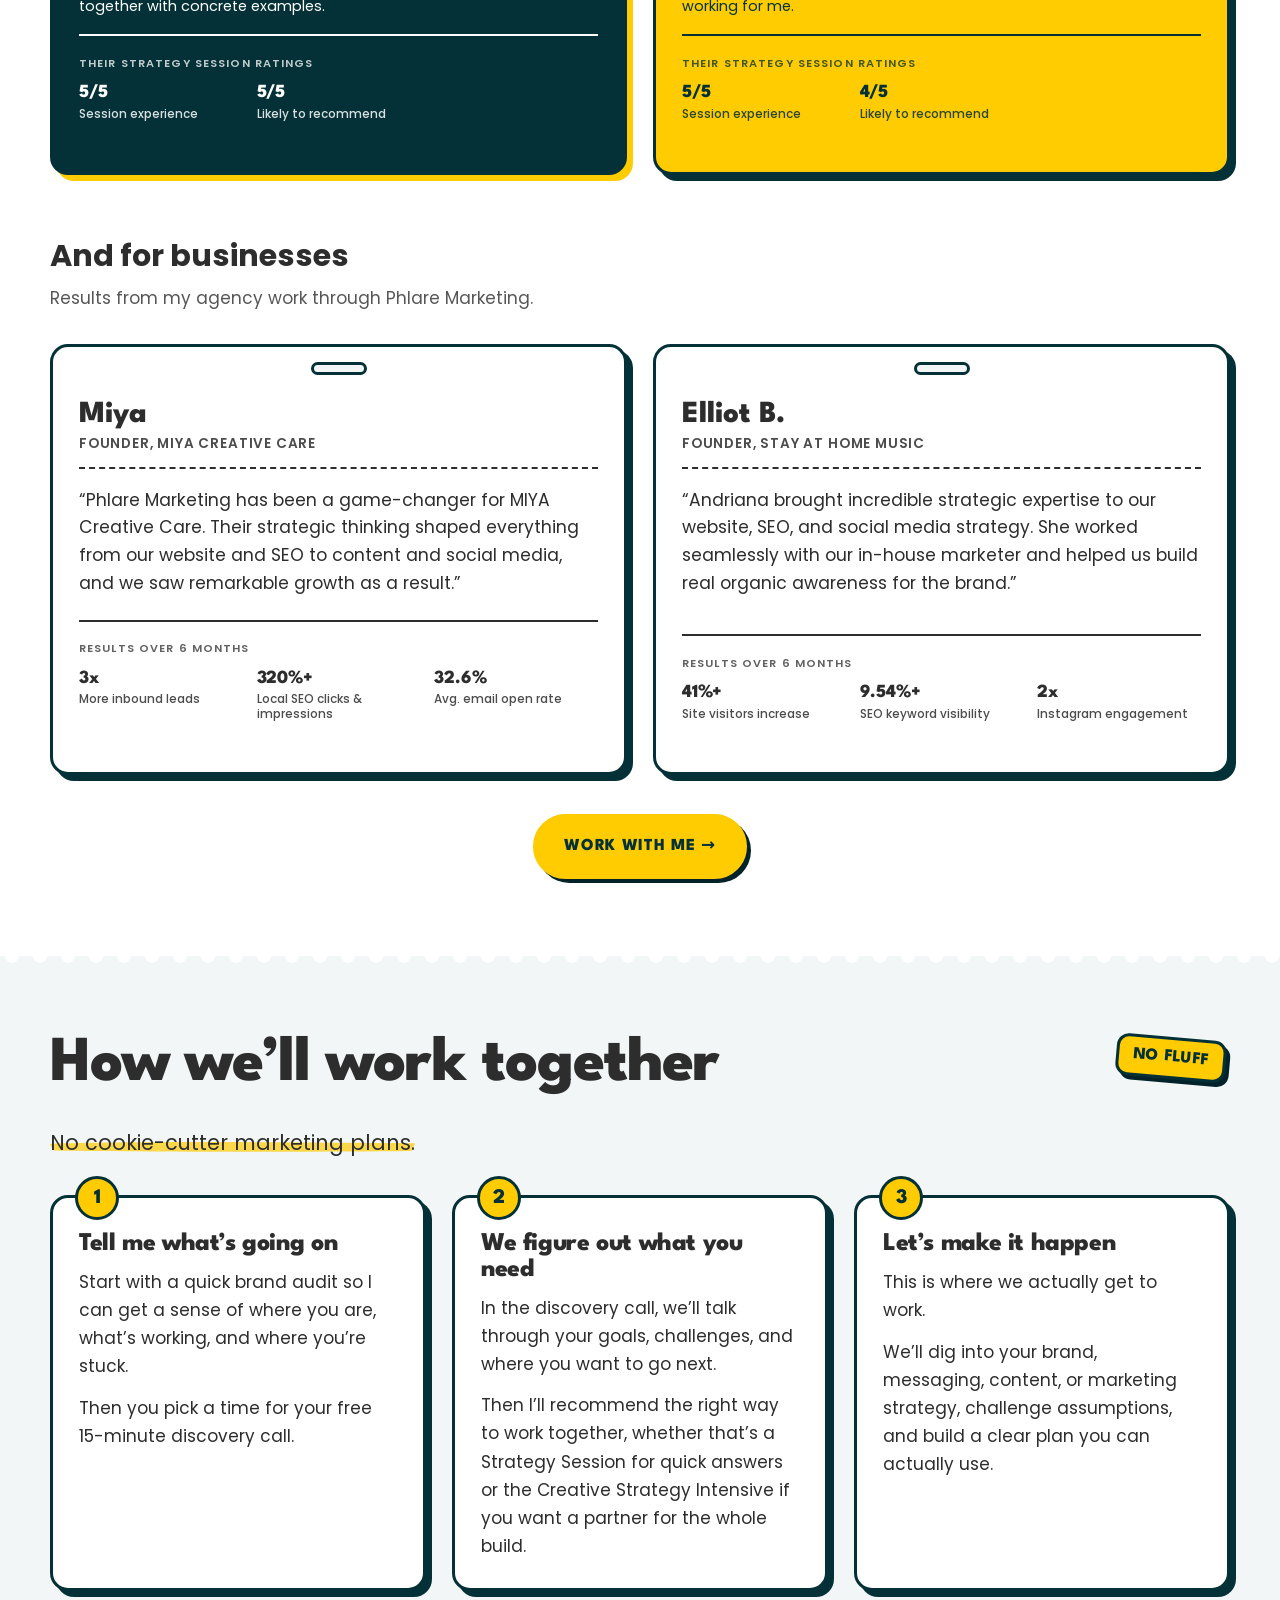
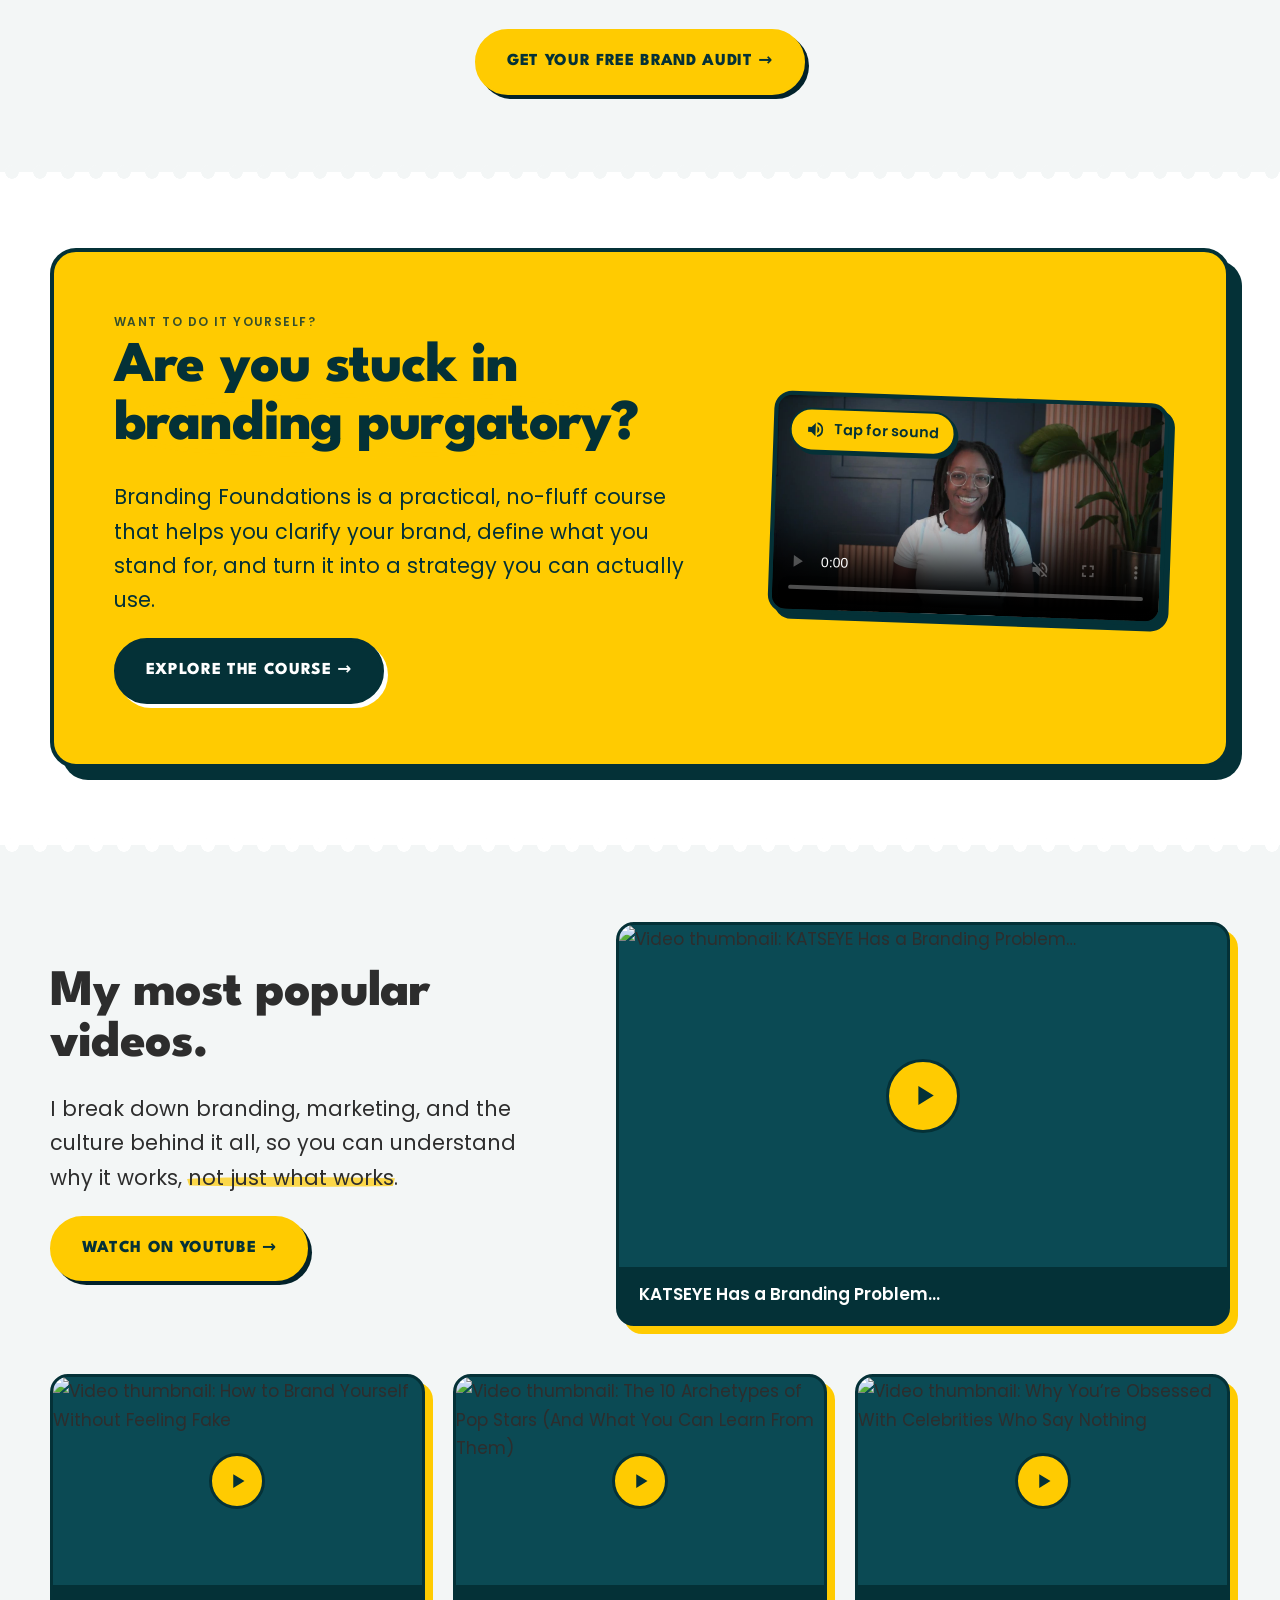
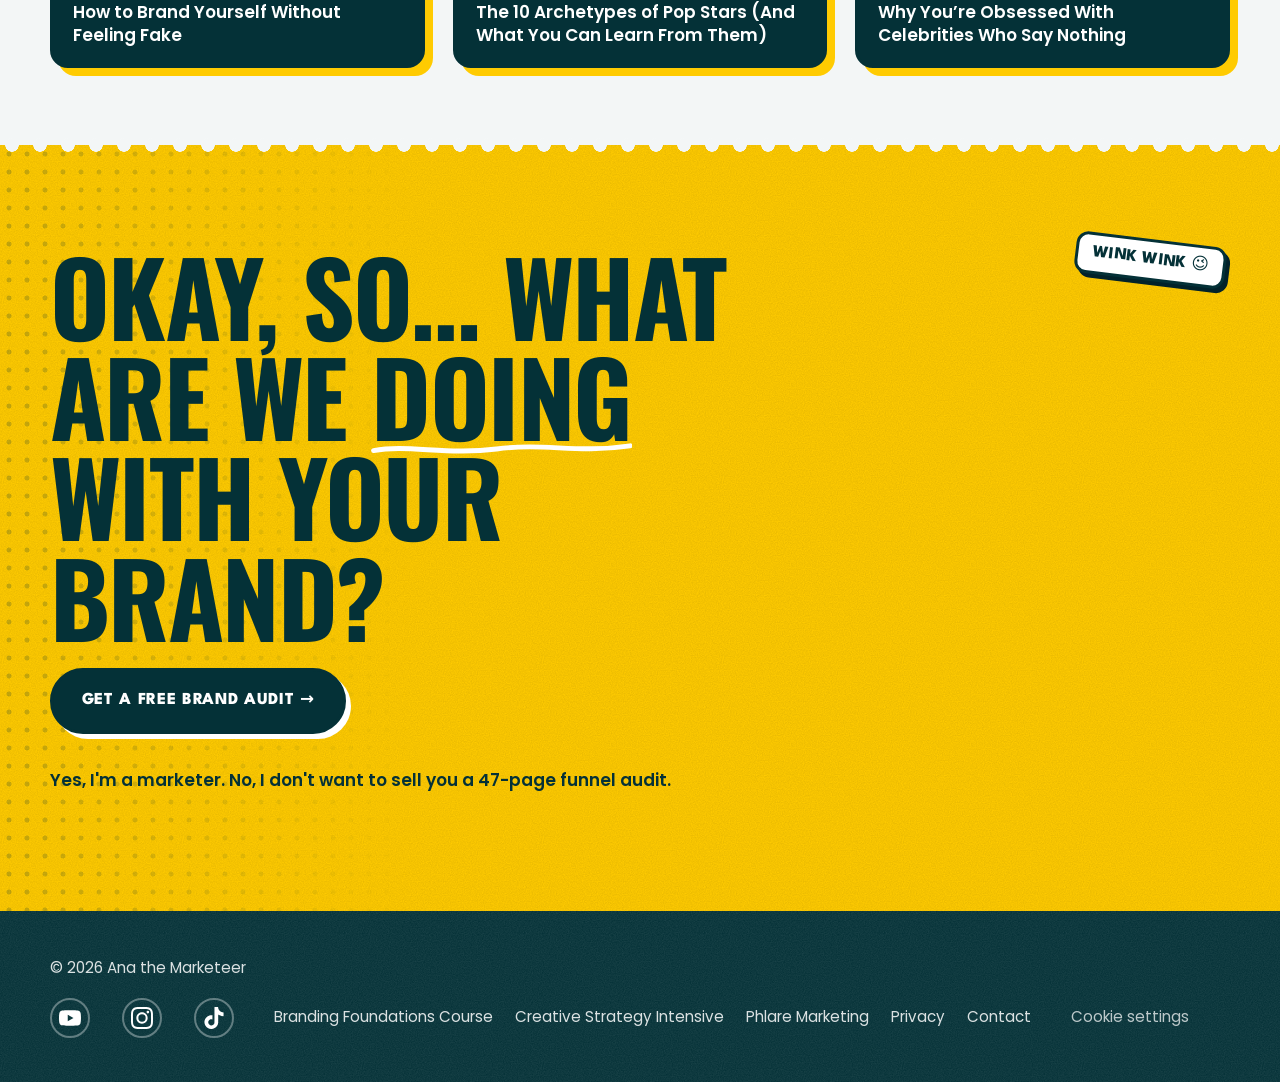
==== commit b8178d2e: "Creative Strategy: outcomes before walk-away, dark FAQ section Co-Authored-By: Claude Sonnet 5.5 <no" ====
--- a/index.html
+++ b/index.html
@@ -28,8 +28,8 @@
   <link rel="preconnect" href="https://fonts.googleapis.com">
   <link rel="preconnect" href="https://fonts.gstatic.com" crossorigin>
   <link href="https://fonts.googleapis.com/css2?family=League+Spartan:wght@500;700;800&family=Oswald:wght@500;700&family=Poppins:wght@400;500;600&display=swap" rel="stylesheet">
-  <link rel="stylesheet" href="styles.css?v=20261005v">
-  <link rel="stylesheet" href="texture.css?v=20261005v">
+  <link rel="stylesheet" href="styles.css?v=20261005x">
+  <link rel="stylesheet" href="texture.css?v=20261005x">
   <script type="application/ld+json">{"@context":"https://schema.org","@graph":[{"@type":"WebSite","@id":"https://anathemarketeer.com/#website","url":"https://anathemarketeer.com/","name":"Ana the Marketeer","description":"Brand strategy, consulting and education through a pop culture lens.","publisher":{"@id":"https://anathemarketeer.com/#ana"}},{"@type":"Person","@id":"https://anathemarketeer.com/#ana","name":"Ana the Marketeer","url":"https://anathemarketeer.com/","image":"https://anathemarketeer.com/ana-about.jpg","jobTitle":"Brand strategist and creator","description":"Brand strategist, creator and educator who breaks down branding and marketing through a pop culture lens.","sameAs":["https://www.youtube.com/@AnaTheMarketeer","https://www.instagram.com/anathemarketeer","https://www.tiktok.com/@anathemarketeer","https://phlare.ca"],"worksFor":{"@type":"Organization","name":"Phlare Marketing","url":"https://phlare.ca"}}]}</script>
 </head>
 <body>
@@ -343,7 +343,7 @@
 </div>
 
 <script>document.getElementById("year").textContent = new Date().getFullYear();</script>
-<script src="script.js?v=20261005v"></script>
-<script src="/analytics.js?v=20261005v"></script>
+<script src="script.js?v=20261005x"></script>
+<script src="/analytics.js?v=20261005x"></script>
 </body>
 </html>
--- a/styles.css
+++ b/styles.css
@@ -1074,3 +1074,10 @@
 .oc-path li span { display: block; font-size: .95rem; line-height: 1.45; }
 @media (max-width: 900px) { .oc-path { grid-template-columns: repeat(2, minmax(0,1fr)); } }
 @media (max-width: 600px) { .oc-path { grid-template-columns: 1fr; } }
+
+/* v6: section order + FAQ dark */
+.band.cs-outcomes { background: var(--white); }
+.band.cs-faq { background: var(--azure); color: var(--white); }
+.cs-faq h2 { color: var(--white); }
+.cs-faq details { box-shadow: none; border-color: var(--white); color: var(--azure); padding-left: 38px; }
+.cs-faq details[open] { border-color: var(--yellow); }
